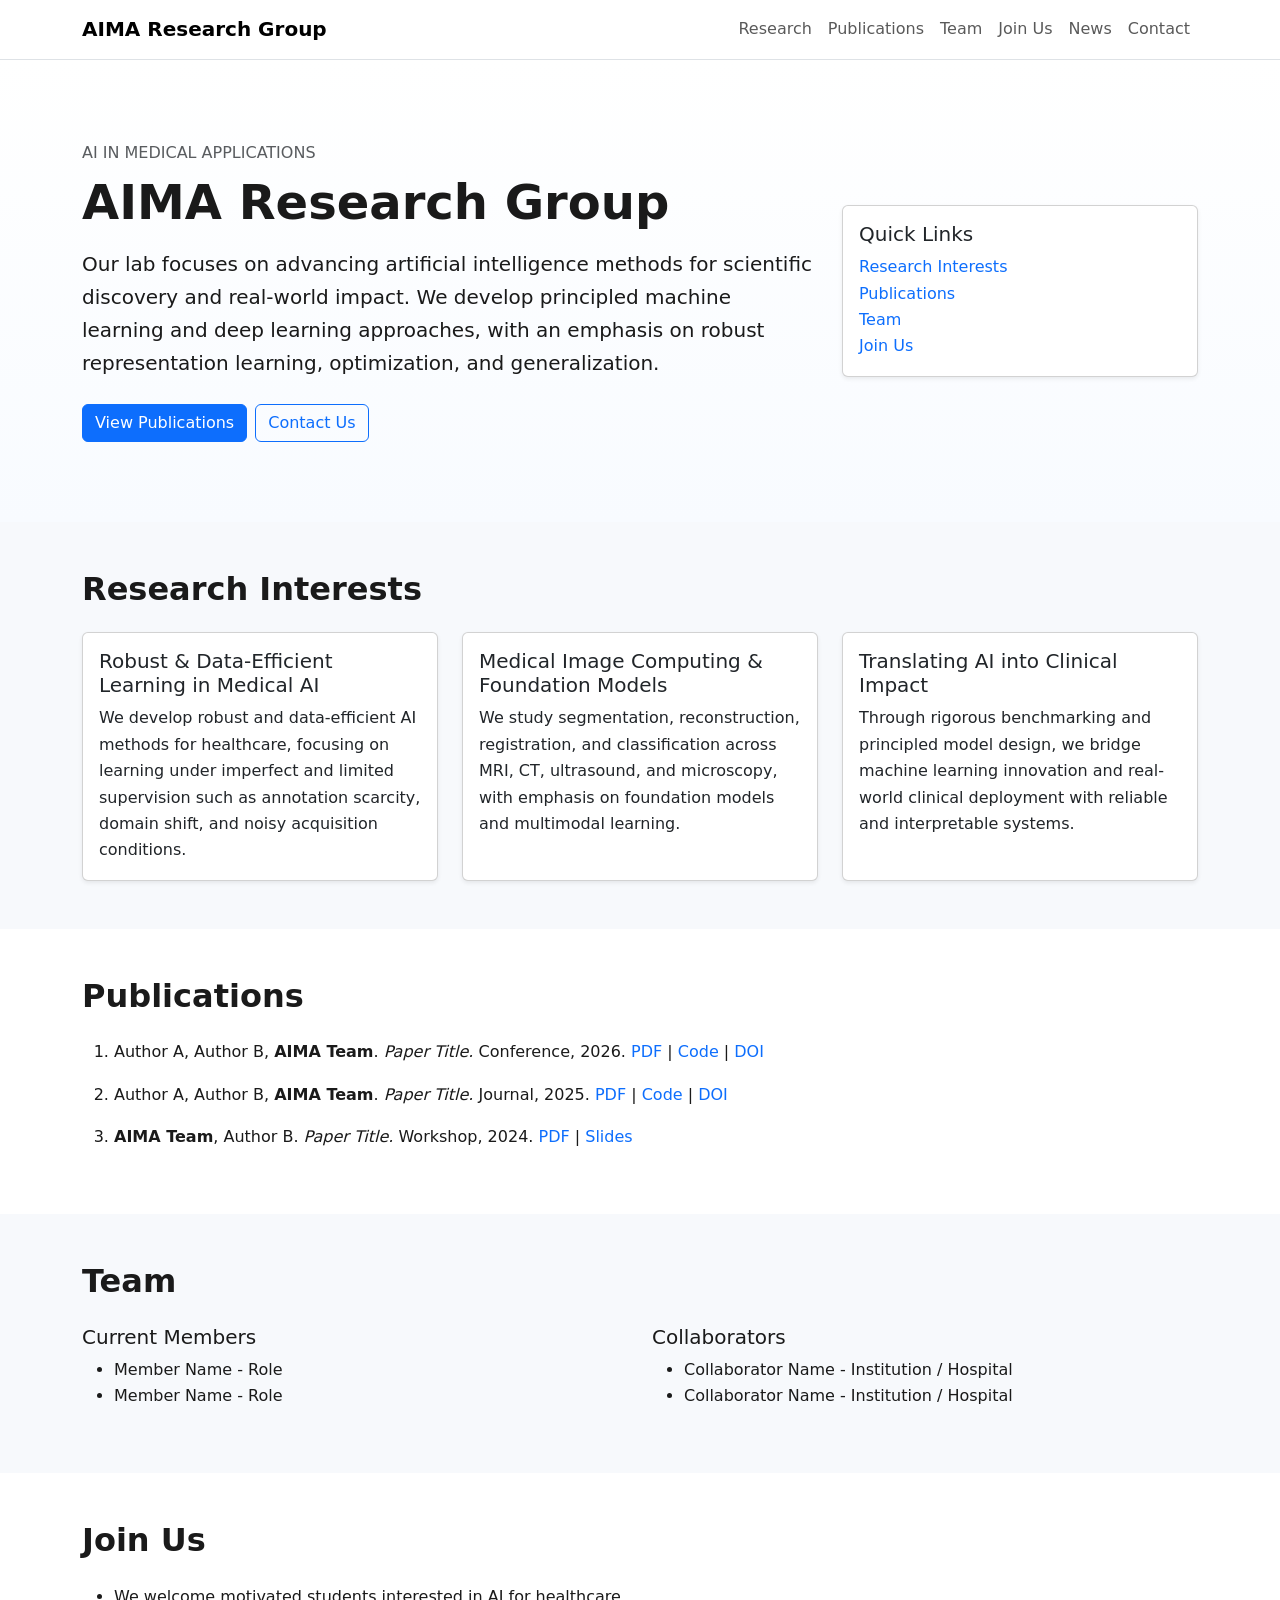
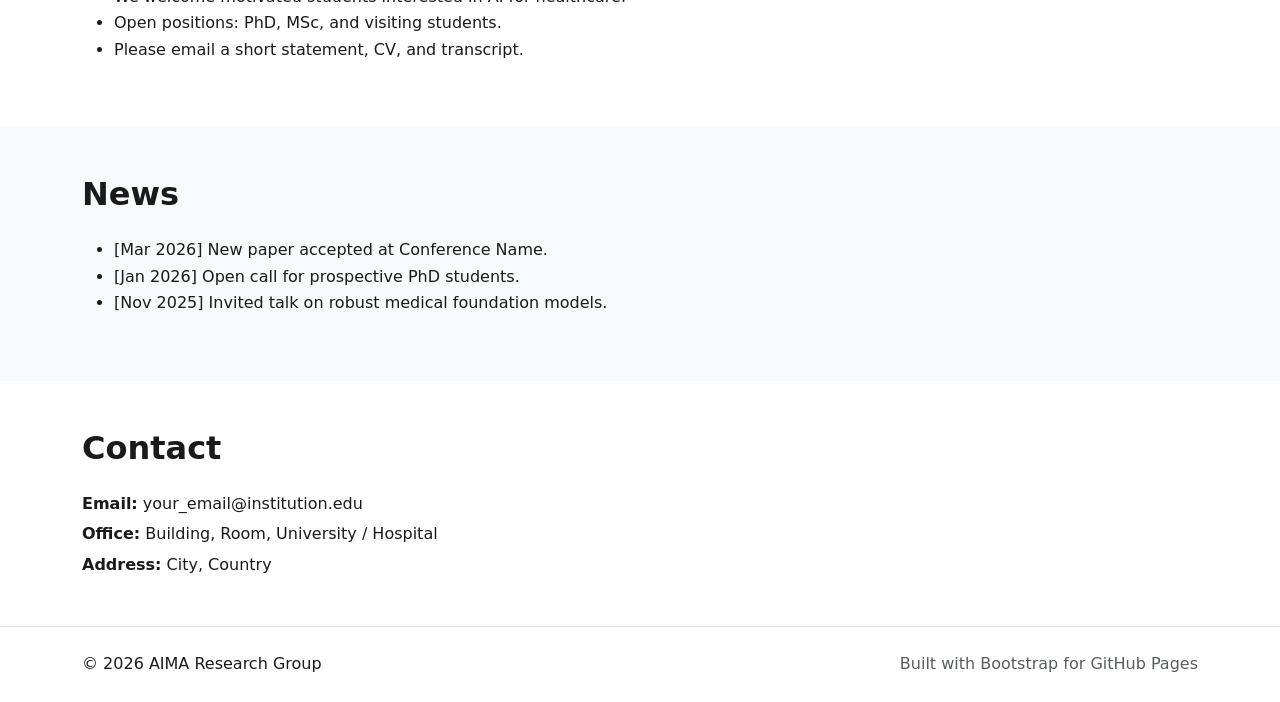
==== index.html @ 500f3eb5 "Initial AIMA homepage Made-with: Cursor" ====
<!doctype html>
<html lang="en">
  <head>
    <meta charset="utf-8" />
    <meta name="viewport" content="width=device-width, initial-scale=1" />
    <title>AIMA Research Group | AI in Medical Applications</title>
    <meta
      name="description"
      content="AIMA Research Group homepage for research, publications, team, and open positions."
    />
    <link
      href="https://cdn.jsdelivr.net/npm/bootstrap@5.3.8/dist/css/bootstrap.min.css"
      rel="stylesheet"
    />
    <link rel="stylesheet" href="assets/css/style.css" />
  </head>
  <body>
    <nav class="navbar navbar-expand-lg bg-white border-bottom sticky-top">
      <div class="container">
        <a class="navbar-brand fw-semibold" href="#home">AIMA Research Group</a>
        <button
          class="navbar-toggler"
          type="button"
          data-bs-toggle="collapse"
          data-bs-target="#mainNav"
          aria-controls="mainNav"
          aria-expanded="false"
          aria-label="Toggle navigation"
        >
          <span class="navbar-toggler-icon"></span>
        </button>
        <div class="collapse navbar-collapse" id="mainNav">
          <ul class="navbar-nav ms-auto">
            <li class="nav-item"><a class="nav-link" href="#research">Research</a></li>
            <li class="nav-item"><a class="nav-link" href="#publications">Publications</a></li>
            <li class="nav-item"><a class="nav-link" href="#people">Team</a></li>
            <li class="nav-item"><a class="nav-link" href="#teaching">Join Us</a></li>
            <li class="nav-item"><a class="nav-link" href="#news">News</a></li>
            <li class="nav-item"><a class="nav-link" href="#contact">Contact</a></li>
          </ul>
        </div>
      </div>
    </nav>

    <header id="home" class="hero py-5 py-lg-6">
      <div class="container">
        <div class="row align-items-center g-4">
          <div class="col-lg-8">
            <p class="text-uppercase text-muted mb-2">AI in Medical Applications</p>
            <h1 class="display-5 fw-bold mb-3">AIMA Research Group</h1>
            <p class="lead mb-4">
              Our lab focuses on advancing artificial intelligence methods for scientific
              discovery and real-world impact. We develop principled machine learning and deep
              learning approaches, with an emphasis on robust representation learning,
              optimization, and generalization.
            </p>
            <div class="d-flex flex-wrap gap-2">
              <a class="btn btn-primary" href="#publications">View Publications</a>
              <a class="btn btn-outline-primary" href="#contact">Contact Us</a>
            </div>
          </div>
          <div class="col-lg-4">
            <div class="card shadow-sm">
              <div class="card-body">
                <h2 class="h5">Quick Links</h2>
                <ul class="list-unstyled mb-0">
                  <li><a href="#research">Research Interests</a></li>
                  <li><a href="#publications">Publications</a></li>
                  <li><a href="#people">Team</a></li>
                  <li><a href="#teaching">Join Us</a></li>
                </ul>
              </div>
            </div>
          </div>
        </div>
      </div>
    </header>

    <main>
      <section id="research" class="py-5 section-alt">
        <div class="container">
          <h2 class="section-title">Research Interests</h2>
          <div class="row g-4">
            <div class="col-md-4">
              <div class="card h-100 shadow-sm">
                <div class="card-body">
                  <h3 class="h5">Robust &amp; Data-Efficient Learning in Medical AI</h3>
                  <p class="mb-0">
                    We develop robust and data-efficient AI methods for healthcare, focusing on
                    learning under imperfect and limited supervision such as annotation scarcity,
                    domain shift, and noisy acquisition conditions.
                  </p>
                </div>
              </div>
            </div>
            <div class="col-md-4">
              <div class="card h-100 shadow-sm">
                <div class="card-body">
                  <h3 class="h5">Medical Image Computing &amp; Foundation Models</h3>
                  <p class="mb-0">
                    We study segmentation, reconstruction, registration, and classification across
                    MRI, CT, ultrasound, and microscopy, with emphasis on foundation models and
                    multimodal learning.
                  </p>
                </div>
              </div>
            </div>
            <div class="col-md-4">
              <div class="card h-100 shadow-sm">
                <div class="card-body">
                  <h3 class="h5">Translating AI into Clinical Impact</h3>
                  <p class="mb-0">
                    Through rigorous benchmarking and principled model design, we bridge machine
                    learning innovation and real-world clinical deployment with reliable and
                    interpretable systems.
                  </p>
                </div>
              </div>
            </div>
          </div>
        </div>
      </section>

      <section id="publications" class="py-5">
        <div class="container">
          <h2 class="section-title">Publications</h2>
          <ol class="publication-list">
            <li>
              Author A, Author B, <strong>AIMA Team</strong>. <em>Paper Title.</em> Conference,
              2026.
              <a href="#">PDF</a> | <a href="#">Code</a> | <a href="#">DOI</a>
            </li>
            <li>
              Author A, Author B, <strong>AIMA Team</strong>. <em>Paper Title.</em> Journal, 2025.
              <a href="#">PDF</a> | <a href="#">Code</a> | <a href="#">DOI</a>
            </li>
            <li>
              <strong>AIMA Team</strong>, Author B. <em>Paper Title.</em> Workshop, 2024.
              <a href="#">PDF</a> | <a href="#">Slides</a>
            </li>
          </ol>
        </div>
      </section>

      <section id="people" class="py-5 section-alt">
        <div class="container">
          <h2 class="section-title">Team</h2>
          <div class="row g-4">
            <div class="col-md-6">
              <h3 class="h5">Current Members</h3>
              <ul>
                <li>Member Name - Role</li>
                <li>Member Name - Role</li>
              </ul>
            </div>
            <div class="col-md-6">
              <h3 class="h5">Collaborators</h3>
              <ul>
                <li>Collaborator Name - Institution / Hospital</li>
                <li>Collaborator Name - Institution / Hospital</li>
              </ul>
            </div>
          </div>
        </div>
      </section>

      <section id="teaching" class="py-5">
        <div class="container">
          <h2 class="section-title">Join Us</h2>
          <ul>
            <li>We welcome motivated students interested in AI for healthcare.</li>
            <li>Open positions: PhD, MSc, and visiting students.</li>
            <li>Please email a short statement, CV, and transcript.</li>
          </ul>
        </div>
      </section>

      <section id="news" class="py-5 section-alt">
        <div class="container">
          <h2 class="section-title">News</h2>
          <ul>
            <li>[Mar 2026] New paper accepted at Conference Name.</li>
            <li>[Jan 2026] Open call for prospective PhD students.</li>
            <li>[Nov 2025] Invited talk on robust medical foundation models.</li>
          </ul>
        </div>
      </section>

      <section id="contact" class="py-5">
        <div class="container">
          <h2 class="section-title">Contact</h2>
          <p class="mb-1"><strong>Email:</strong> your_email@institution.edu</p>
          <p class="mb-1"><strong>Office:</strong> Building, Room, University / Hospital</p>
          <p class="mb-0"><strong>Address:</strong> City, Country</p>
        </div>
      </section>
    </main>

    <footer class="py-4 border-top">
      <div class="container d-flex flex-wrap justify-content-between gap-2">
        <p class="mb-0">© <span id="year"></span> AIMA Research Group</p>
        <p class="mb-0 text-muted">Built with Bootstrap for GitHub Pages</p>
      </div>
    </footer>

    <script src="https://cdn.jsdelivr.net/npm/bootstrap@5.3.8/dist/js/bootstrap.bundle.min.js"></script>
    <script>
      document.getElementById("year").textContent = new Date().getFullYear();
    </script>
  </body>
</html>
---- assets/css/style.css ----
:root {
  --brand-primary: #0d6efd;
  --section-alt: #f7f9fc;
}

body {
  color: #1a1a1a;
  line-height: 1.65;
}

.hero {
  background: linear-gradient(180deg, #ffffff 0%, #f8fbff 100%);
}

.py-lg-6 {
  padding-top: 5rem !important;
  padding-bottom: 5rem !important;
}

.section-alt {
  background-color: var(--section-alt);
}

.section-title {
  margin-bottom: 1.5rem;
  font-weight: 700;
}

.publication-list li {
  margin-bottom: 1rem;
}

a {
  text-decoration: none;
}

a:hover {
  text-decoration: underline;
}

.navbar .nav-link {
  font-weight: 500;
}

footer {
  background: #fff;
}
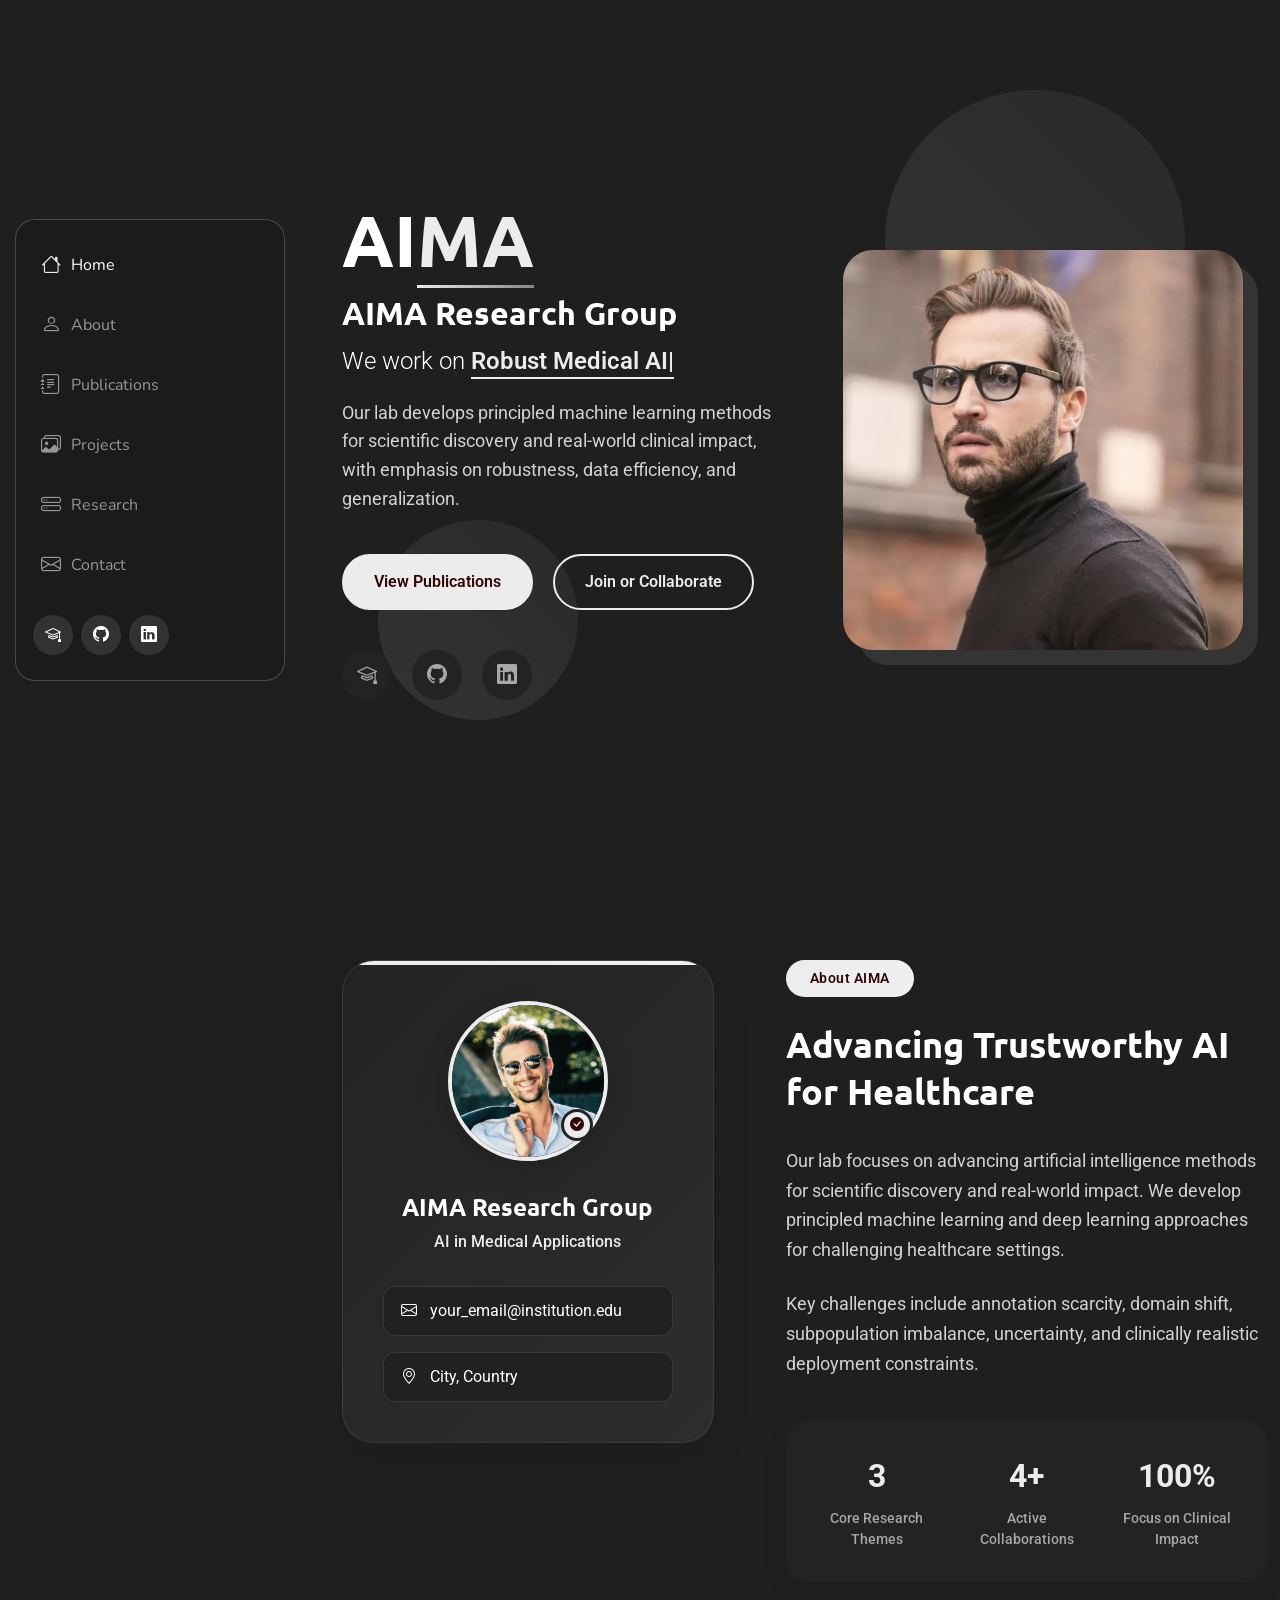
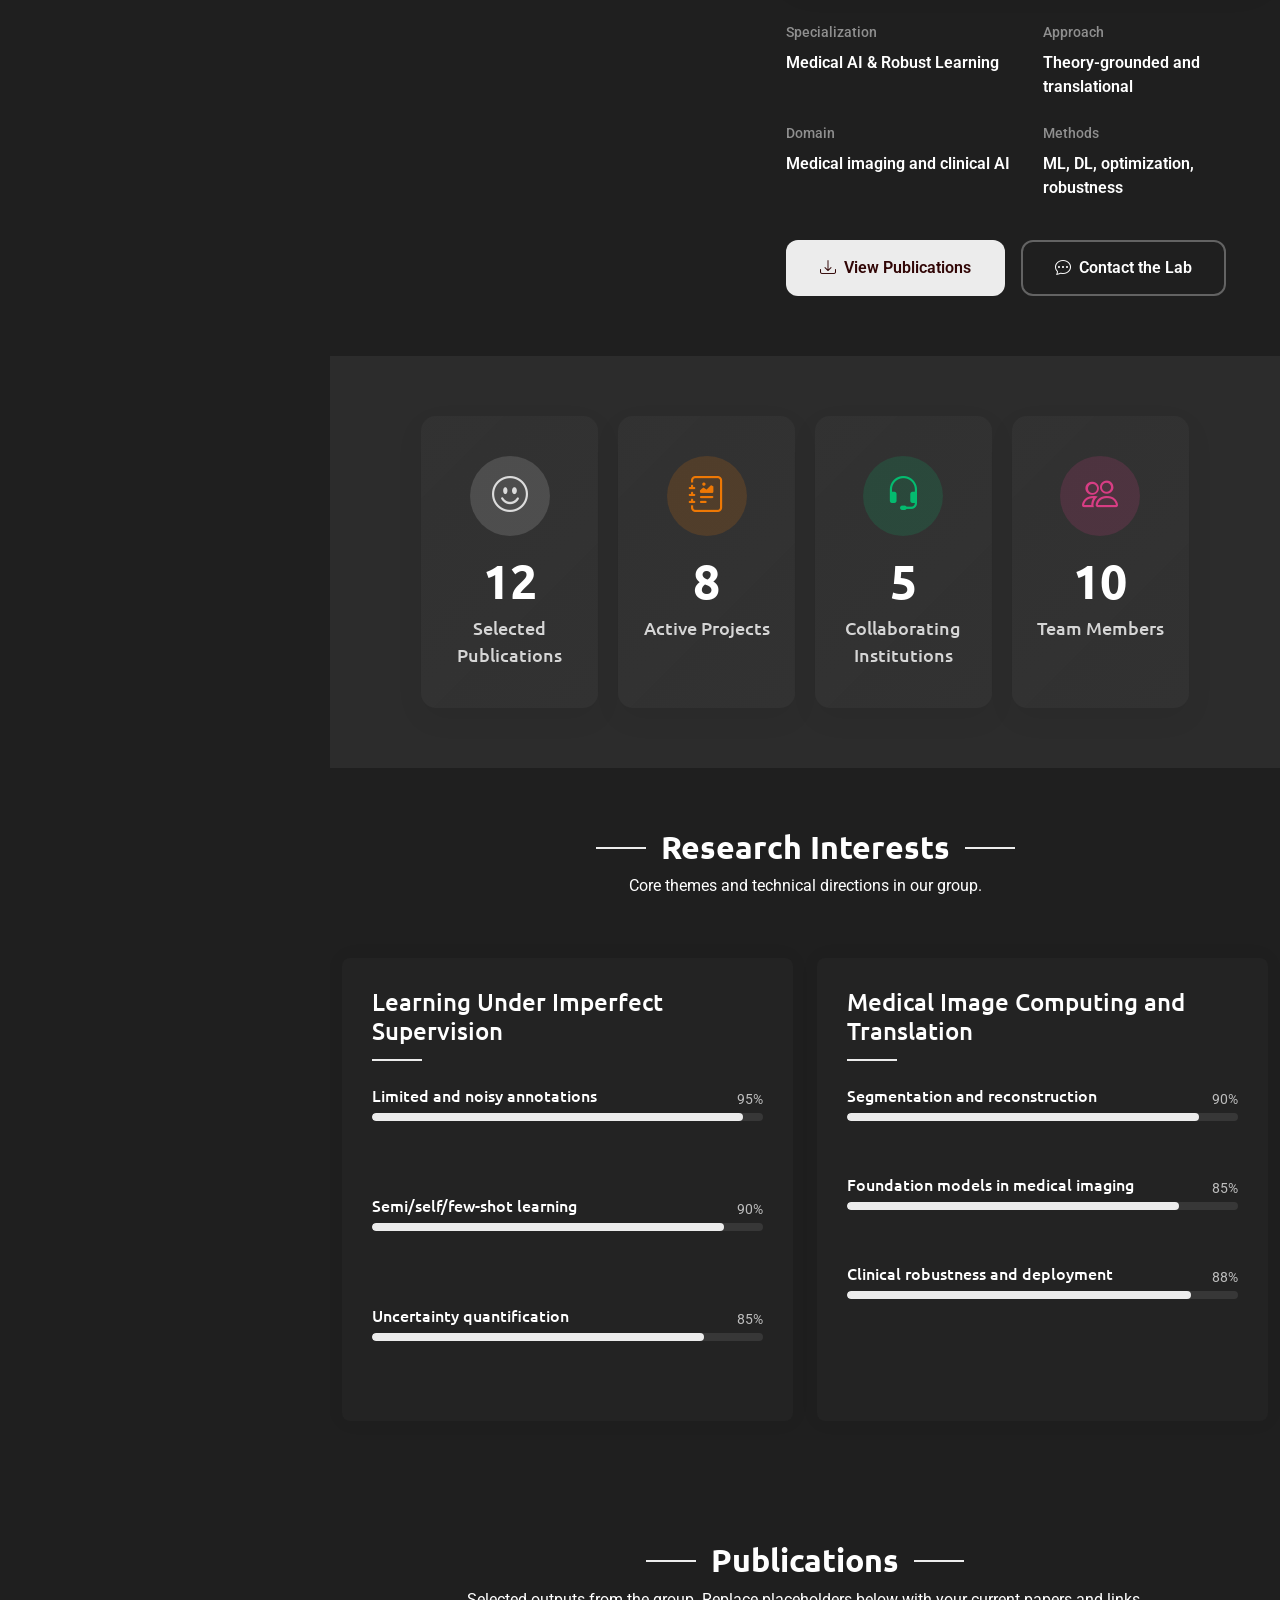
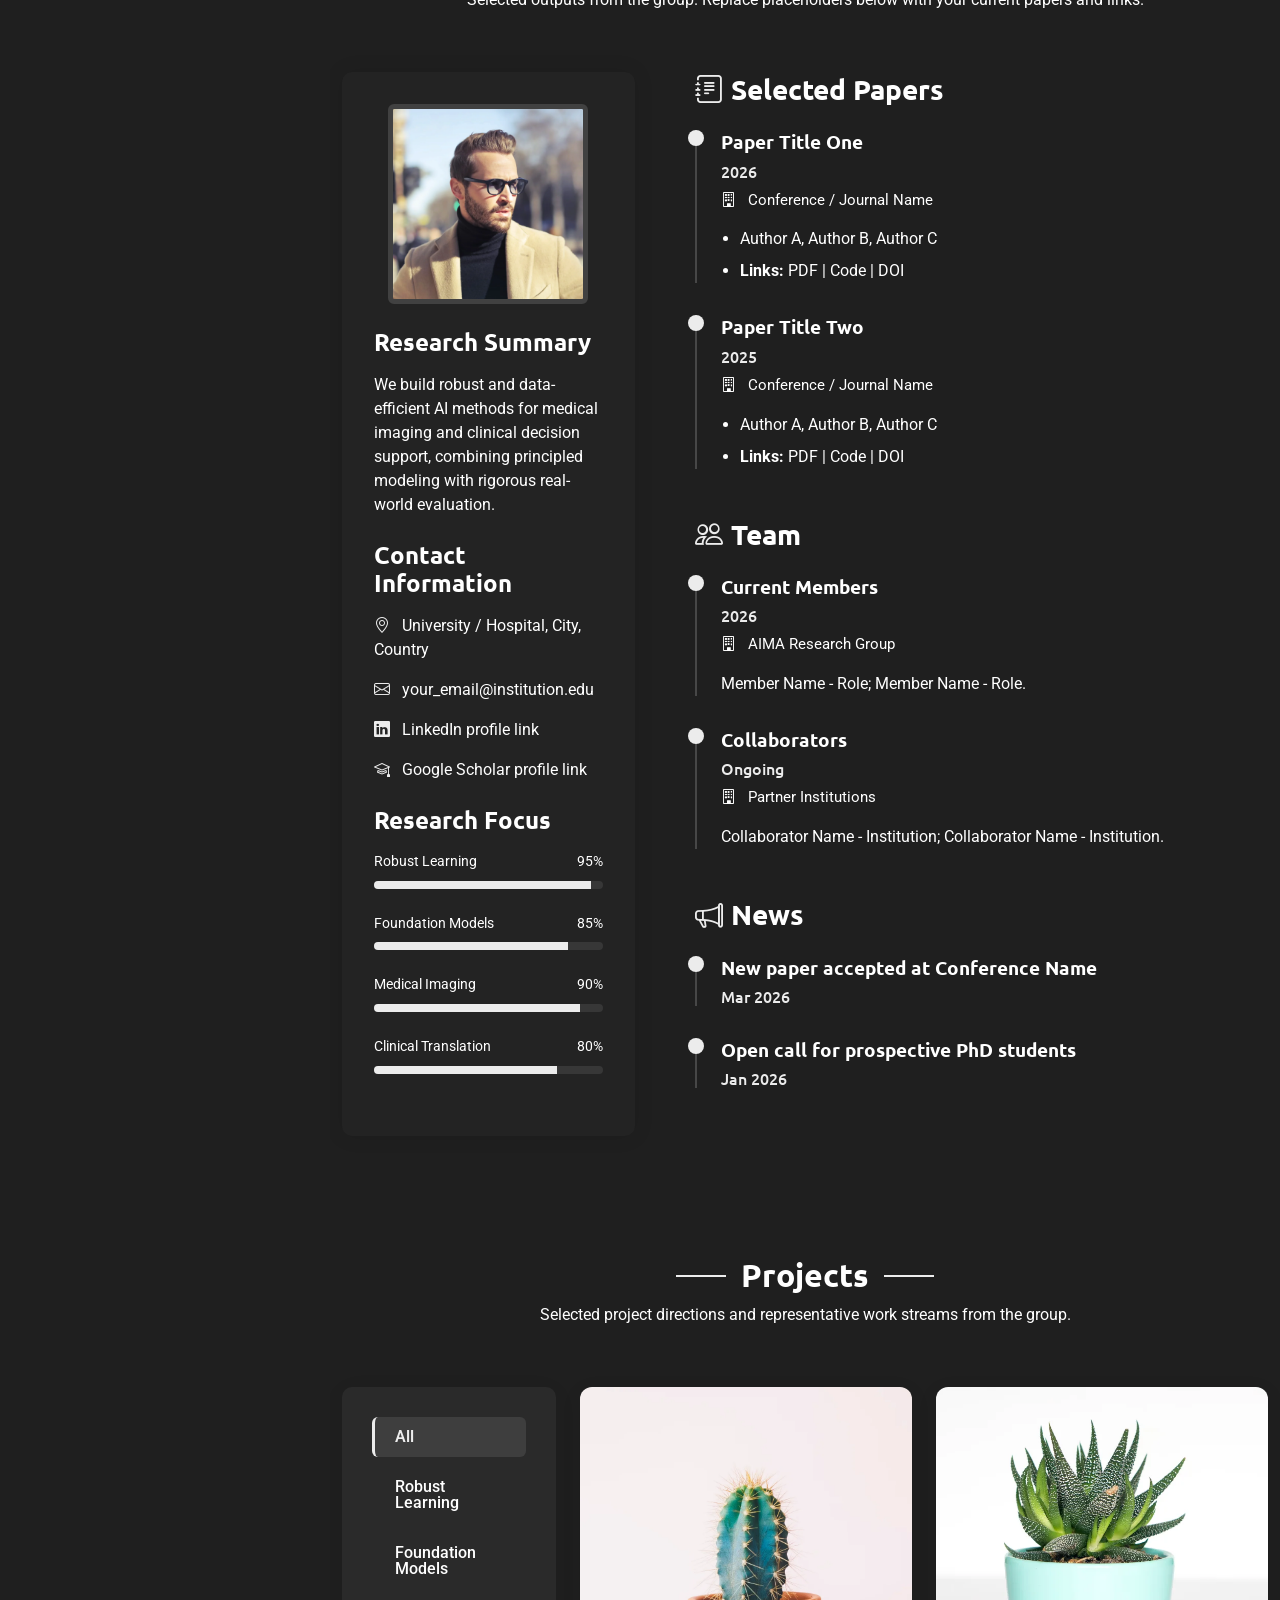
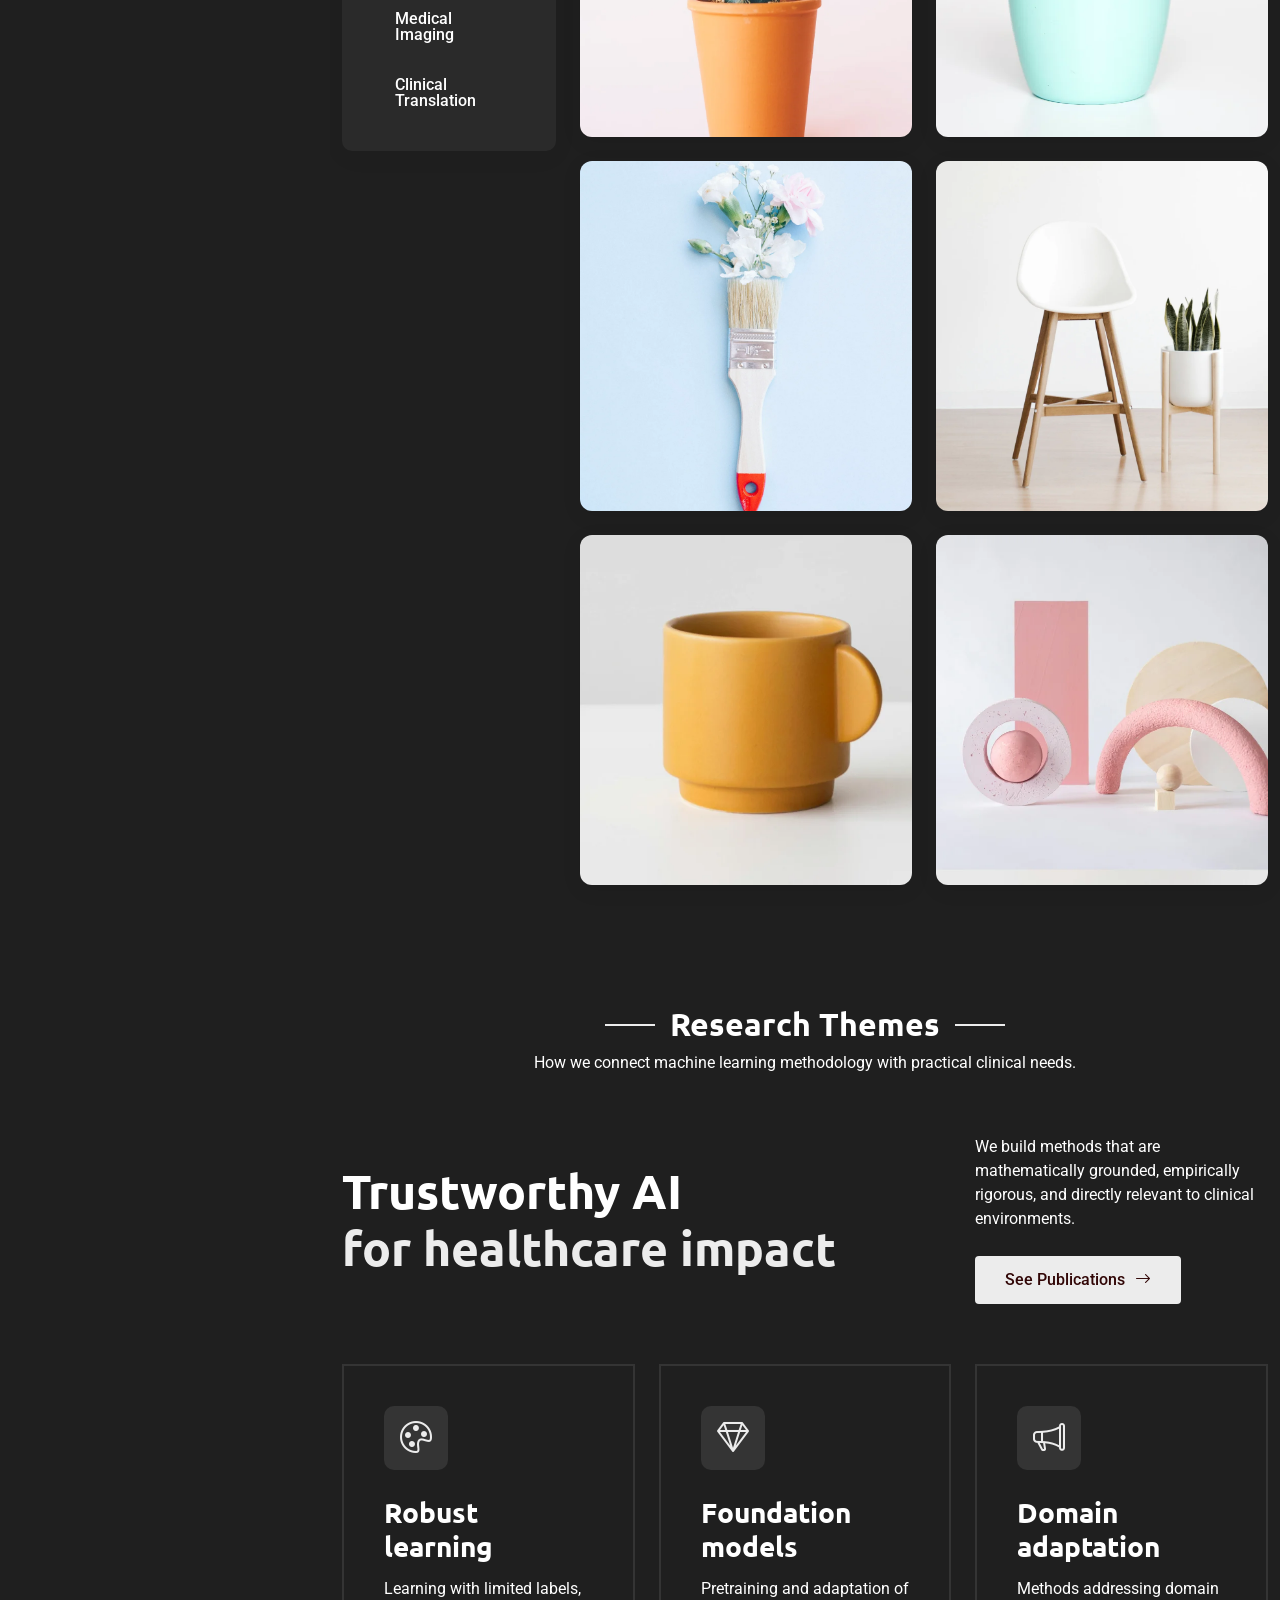
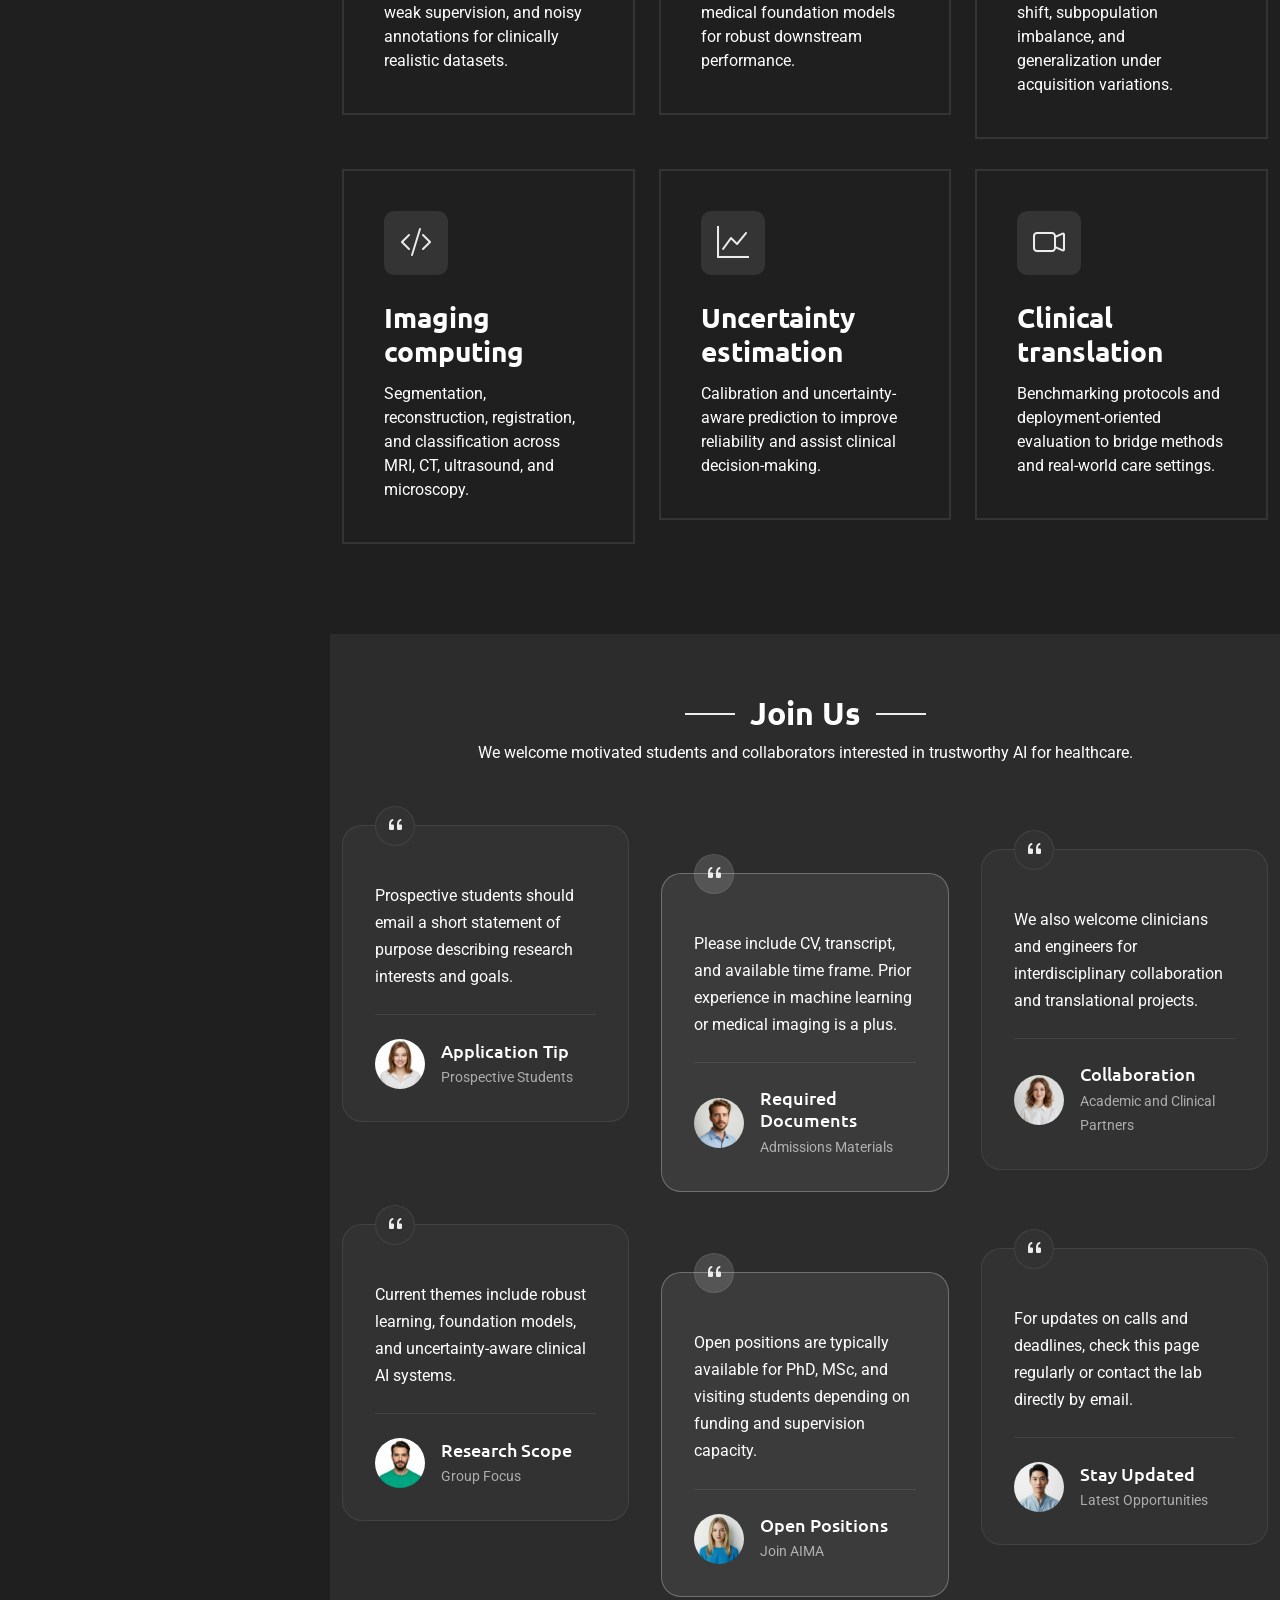
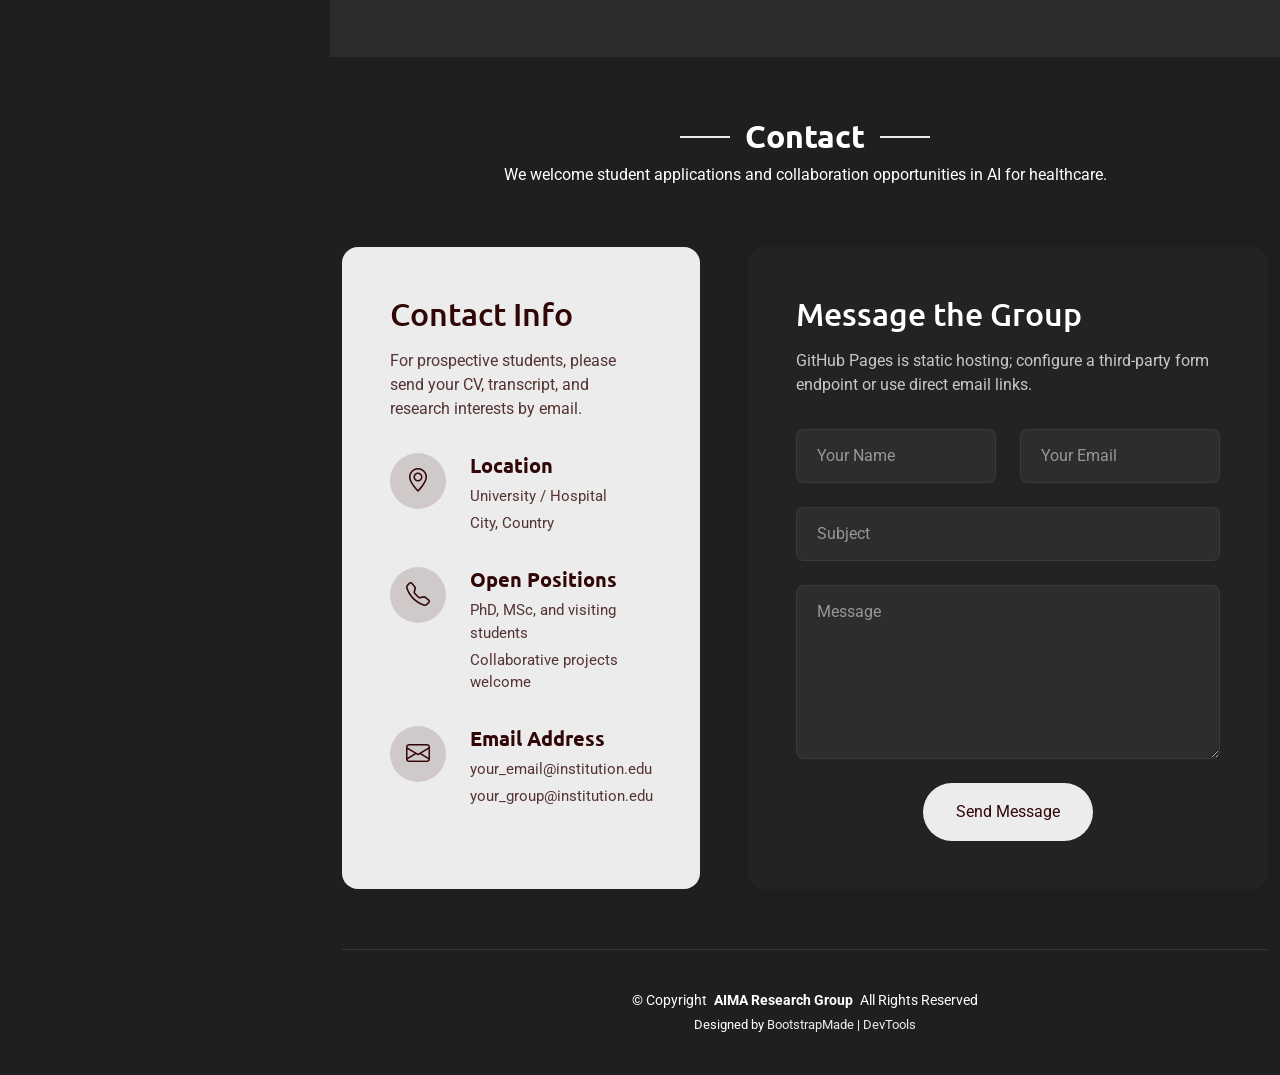
==== commit b526cc57: "Switch site to SnapFolio template and map AIMA content Made-with: Cursor" ====
--- a/index.html
+++ b/index.html
@@ -1,211 +1,1056 @@
-<!doctype html>
+<!DOCTYPE html>
 <html lang="en">
-  <head>
-    <meta charset="utf-8" />
-    <meta name="viewport" content="width=device-width, initial-scale=1" />
-    <title>AIMA Research Group | AI in Medical Applications</title>
-    <meta
-      name="description"
-      content="AIMA Research Group homepage for research, publications, team, and open positions."
-    />
-    <link
-      href="https://cdn.jsdelivr.net/npm/bootstrap@5.3.8/dist/css/bootstrap.min.css"
-      rel="stylesheet"
-    />
-    <link rel="stylesheet" href="assets/css/style.css" />
-  </head>
-  <body>
-    <nav class="navbar navbar-expand-lg bg-white border-bottom sticky-top">
+
+<head>
+  <meta charset="utf-8">
+  <meta content="width=device-width, initial-scale=1.0" name="viewport">
+  <title>AIMA Research Group | AI in Medical Applications</title>
+  <meta name="description" content="AIMA Research Group homepage: research, publications, team, and opportunities.">
+  <meta name="keywords" content="AIMA, medical AI, machine learning, deep learning, medical imaging">
+
+  <!-- Favicons -->
+  <link href="assets/img/favicon.png" rel="icon">
+  <link href="assets/img/apple-touch-icon.png" rel="apple-touch-icon">
+
+  <!-- Fonts -->
+  <link href="https://fonts.googleapis.com" rel="preconnect">
+  <link href="https://fonts.gstatic.com" rel="preconnect" crossorigin>
+  <link href="https://fonts.googleapis.com/css2?family=Roboto:ital,wght@0,100;0,300;0,400;0,500;0,700;0,900;1,100;1,300;1,400;1,500;1,700;1,900&family=Ubuntu:ital,wght@0,300;0,400;0,500;0,700;1,300;1,400;1,500;1,700&family=Nunito:ital,wght@0,200;0,300;0,400;0,500;0,600;0,700;0,800;0,900;1,200;1,300;1,400;1,500;1,600;1,700;1,800;1,900&display=swap" rel="stylesheet">
+
+  <!-- Vendor CSS Files -->
+  <link href="assets/vendor/bootstrap/css/bootstrap.min.css" rel="stylesheet">
+  <link href="assets/vendor/bootstrap-icons/bootstrap-icons.css" rel="stylesheet">
+  <link href="assets/vendor/aos/aos.css" rel="stylesheet">
+  <link href="assets/vendor/glightbox/css/glightbox.min.css" rel="stylesheet">
+  <link href="assets/vendor/swiper/swiper-bundle.min.css" rel="stylesheet">
+
+  <!-- Main CSS File -->
+  <link href="assets/css/main.css" rel="stylesheet">
+
+  <!-- =======================================================
+  * Template Name: SnapFolio
+  * Template URL: https://bootstrapmade.com/snapfolio-bootstrap-portfolio-template/
+  * Updated: Jul 21 2025 with Bootstrap v5.3.7
+  * Author: BootstrapMade.com
+  * License: https://bootstrapmade.com/license/
+  ======================================================== -->
+</head>
+
+<body class="index-page">
+
+  <header id="header" class="header dark-background d-flex flex-column justify-content-center">
+    <i class="header-toggle d-xl-none bi bi-list"></i>
+
+    <div class="header-container d-flex flex-column align-items-start">
+      <nav id="navmenu" class="navmenu">
+        <ul>
+          <li><a href="#hero" class="active"><i class="bi bi-house navicon"></i>Home</a></li>
+          <li><a href="#about"><i class="bi bi-person navicon"></i> About</a></li>
+          <li><a href="#resume"><i class="bi bi-journal-text navicon"></i> Publications</a></li>
+          <li><a href="#portfolio"><i class="bi bi-images navicon"></i> Projects</a></li>
+          <li><a href="#services"><i class="bi bi-hdd-stack navicon"></i> Research</a></li>
+          <li><a href="#contact"><i class="bi bi-envelope navicon"></i> Contact</a></li>
+        </ul>
+      </nav>
+
+      <div class="social-links text-center">
+        <a href="#" class="google-scholar"><i class="bi bi-mortarboard"></i></a>
+        <a href="#" class="github"><i class="bi bi-github"></i></a>
+        <a href="#" class="linkedin"><i class="bi bi-linkedin"></i></a>
+      </div>
+
+    </div>
+
+  </header>
+
+  <main class="main">
+
+    <!-- Hero Section -->
+    <section id="hero" class="hero section">
+
+      <div class="background-elements">
+        <div class="bg-circle circle-1"></div>
+        <div class="bg-circle circle-2"></div>
+      </div>
+
+      <div class="hero-content">
+
+        <div class="container">
+          <div class="row align-items-center">
+
+            <div class="col-lg-6" data-aos="fade-right" data-aos-delay="100">
+              <div class="hero-text">
+                <h1>AI<span class="accent-text">MA</span></h1>
+                <h2>AIMA Research Group</h2>
+                <p class="lead">We work on <span class="typed" data-typed-items="Robust Medical AI, Foundation Models, Clinical Translation"></span></p>
+                <p class="description">Our lab develops principled machine learning methods for scientific discovery and real-world clinical impact, with emphasis on robustness, data efficiency, and generalization.</p>
+
+                <div class="hero-actions">
+                  <a href="#resume" class="btn btn-primary">View Publications</a>
+                  <a href="#contact" class="btn btn-outline">Join or Collaborate</a>
+                </div>
+
+                <div class="social-links">
+                  <a href="#"><i class="bi bi-mortarboard"></i></a>
+                  <a href="#"><i class="bi bi-github"></i></a>
+                  <a href="#"><i class="bi bi-linkedin"></i></a>
+                </div>
+              </div>
+            </div>
+
+            <div class="col-lg-6" data-aos="fade-left" data-aos-delay="200">
+              <div class="hero-visual">
+                <div class="profile-container">
+                  <div class="profile-background"></div>
+                  <img src="assets/img/profile/profile-2.webp" alt="AIMA Research Group" class="profile-image">
+                </div>
+              </div>
+            </div>
+
+          </div>
+        </div>
+      </div>
+
+    </section><!-- /Hero Section -->
+
+    <!-- About Section -->
+    <section id="about" class="about section">
+
+      <div class="container" data-aos="fade-up" data-aos-delay="100">
+
+        <div class="row">
+          <div class="col-lg-5" data-aos="zoom-in" data-aos-delay="200">
+            <div class="profile-card">
+              <div class="profile-header">
+                <div class="profile-image">
+                  <img src="assets/img/profile/profile-square-3.webp" alt="Profile Image" class="img-fluid">
+                </div>
+                <div class="profile-badge">
+                  <i class="bi bi-check-circle-fill"></i>
+                </div>
+              </div>
+
+              <div class="profile-content">
+                <h3>AIMA Research Group</h3>
+                <p class="profession">AI in Medical Applications</p>
+
+                <div class="contact-links">
+                  <a href="mailto:your_email@institution.edu" class="contact-item">
+                    <i class="bi bi-envelope"></i>
+                    your_email@institution.edu
+                  </a>
+                  <a href="#" class="contact-item">
+                    <i class="bi bi-geo-alt"></i>
+                    City, Country
+                  </a>
+                </div>
+              </div>
+            </div>
+          </div>
+
+          <div class="col-lg-7" data-aos="fade-left" data-aos-delay="300">
+            <div class="about-content">
+              <div class="section-header">
+                <span class="badge-text">About AIMA</span>
+                <h2>Advancing Trustworthy AI for Healthcare</h2>
+              </div>
+
+              <div class="description">
+                <p>Our lab focuses on advancing artificial intelligence methods for scientific discovery and real-world impact. We develop principled machine learning and deep learning approaches for challenging healthcare settings.</p>
+
+                <p>Key challenges include annotation scarcity, domain shift, subpopulation imbalance, uncertainty, and clinically realistic deployment constraints.</p>
+              </div>
+
+              <div class="stats-grid">
+                <div class="stat-item">
+                  <div class="stat-number">3</div>
+                  <div class="stat-label">Core Research Themes</div>
+                </div>
+                <div class="stat-item">
+                  <div class="stat-number">4+</div>
+                  <div class="stat-label">Active Collaborations</div>
+                </div>
+                <div class="stat-item">
+                  <div class="stat-number">100%</div>
+                  <div class="stat-label">Focus on Clinical Impact</div>
+                </div>
+              </div>
+
+              <div class="details-grid">
+                <div class="detail-row">
+                  <div class="detail-item">
+                    <span class="detail-label">Specialization</span>
+                    <span class="detail-value">Medical AI &amp; Robust Learning</span>
+                  </div>
+                  <div class="detail-item">
+                    <span class="detail-label">Approach</span>
+                    <span class="detail-value">Theory-grounded and translational</span>
+                  </div>
+                </div>
+                <div class="detail-row">
+                  <div class="detail-item">
+                    <span class="detail-label">Domain</span>
+                    <span class="detail-value">Medical imaging and clinical AI</span>
+                  </div>
+                  <div class="detail-item">
+                    <span class="detail-label">Methods</span>
+                    <span class="detail-value">ML, DL, optimization, robustness</span>
+                  </div>
+                </div>
+              </div>
+
+              <div class="cta-section">
+                <a href="#resume" class="btn btn-primary">
+                  <i class="bi bi-download"></i>
+                  View Publications
+                </a>
+                <a href="#contact" class="btn btn-outline">
+                  <i class="bi bi-chat-dots"></i>
+                  Contact the Lab
+                </a>
+              </div>
+            </div>
+          </div>
+        </div>
+
+      </div>
+
+    </section><!-- /About Section -->
+
+    <!-- Stats Section -->
+    <section id="stats" class="stats section light-background">
+
+      <div class="container" data-aos="fade-up" data-aos-delay="100">
+
+        <div class="row justify-content-center">
+          <div class="col-lg-10">
+            <div class="stats-wrapper">
+              <div class="stats-item" data-aos="zoom-in" data-aos-delay="150">
+                <div class="icon-wrapper">
+                  <i class="bi bi-emoji-smile"></i>
+                </div>
+                <span data-purecounter-start="0" data-purecounter-end="12" data-purecounter-duration="1" class="purecounter"></span>
+                <p>Selected Publications</p>
+              </div><!-- End Stats Item -->
+
+              <div class="stats-item" data-aos="zoom-in" data-aos-delay="200">
+                <div class="icon-wrapper">
+                  <i class="bi bi-journal-richtext"></i>
+                </div>
+                <span data-purecounter-start="0" data-purecounter-end="8" data-purecounter-duration="1" class="purecounter"></span>
+                <p>Active Projects</p>
+              </div><!-- End Stats Item -->
+
+              <div class="stats-item" data-aos="zoom-in" data-aos-delay="250">
+                <div class="icon-wrapper">
+                  <i class="bi bi-headset"></i>
+                </div>
+                <span data-purecounter-start="0" data-purecounter-end="5" data-purecounter-duration="1" class="purecounter"></span>
+                <p>Collaborating Institutions</p>
+              </div><!-- End Stats Item -->
+
+              <div class="stats-item" data-aos="zoom-in" data-aos-delay="300">
+                <div class="icon-wrapper">
+                  <i class="bi bi-people"></i>
+                </div>
+                <span data-purecounter-start="0" data-purecounter-end="10" data-purecounter-duration="1" class="purecounter"></span>
+                <p>Team Members</p>
+              </div><!-- End Stats Item -->
+            </div>
+          </div>
+        </div>
+
+      </div>
+
+    </section><!-- /Stats Section -->
+
+    <!-- Skills Section -->
+    <section id="skills" class="skills section">
+
+      <!-- Section Title -->
+      <div class="container section-title" data-aos="fade-up">
+        <h2>Research Interests</h2>
+        <p>Core themes and technical directions in our group.</p>
+      </div><!-- End Section Title -->
+
+      <div class="container" data-aos="fade-up" data-aos-delay="100">
+
+        <div class="row">
+          <div class="col-lg-6">
+            <div class="skills-category" data-aos="fade-up" data-aos-delay="200">
+              <h3>Learning Under Imperfect Supervision</h3>
+              <div class="skills-animation">
+                <div class="skill-item">
+                  <div class="d-flex justify-content-between align-items-center">
+                    <h4>Limited and noisy annotations</h4>
+                    <span class="skill-percentage">95%</span>
+                  </div>
+                  <div class="progress">
+                    <div class="progress-bar" role="progressbar" aria-valuenow="95" aria-valuemin="0" aria-valuemax="100"></div>
+                  </div>
+                  <div class="skill-tooltip">Weak supervision, label noise learning, and robust training objectives.</div>
+                </div>
+
+                <div class="skill-item">
+                  <div class="d-flex justify-content-between align-items-center">
+                    <h4>Semi/self/few-shot learning</h4>
+                    <span class="skill-percentage">90%</span>
+                  </div>
+                  <div class="progress">
+                    <div class="progress-bar" role="progressbar" aria-valuenow="90" aria-valuemin="0" aria-valuemax="100"></div>
+                  </div>
+                  <div class="skill-tooltip">Data-efficient representation learning for clinically realistic datasets.</div>
+                </div>
+
+                <div class="skill-item">
+                  <div class="d-flex justify-content-between align-items-center">
+                    <h4>Uncertainty quantification</h4>
+                    <span class="skill-percentage">85%</span>
+                  </div>
+                  <div class="progress">
+                    <div class="progress-bar" role="progressbar" aria-valuenow="85" aria-valuemin="0" aria-valuemax="100"></div>
+                  </div>
+                  <div class="skill-tooltip">Calibration, confidence estimation, and decision support reliability.</div>
+                </div>
+              </div>
+            </div><!-- End Frontend Skills -->
+          </div>
+
+          <div class="col-lg-6">
+            <div class="skills-category" data-aos="fade-up" data-aos-delay="300">
+              <h3>Medical Image Computing and Translation</h3>
+              <div class="skills-animation">
+                <div class="skill-item">
+                  <div class="d-flex justify-content-between align-items-center">
+                    <h4>Segmentation and reconstruction</h4>
+                    <span class="skill-percentage">90%</span>
+                  </div>
+                  <div class="progress">
+                    <div class="progress-bar" role="progressbar" aria-valuenow="90" aria-valuemin="0" aria-valuemax="100"></div>
+                  </div>
+                  <div class="skill-tooltip">2D/3D analysis across MRI, CT, ultrasound, and microscopy.</div>
+                </div>
+
+                <div class="skill-item">
+                  <div class="d-flex justify-content-between align-items-center">
+                    <h4>Foundation models in medical imaging</h4>
+                    <span class="skill-percentage">85%</span>
+                  </div>
+                  <div class="progress">
+                    <div class="progress-bar" role="progressbar" aria-valuenow="85" aria-valuemin="0" aria-valuemax="100"></div>
+                  </div>
+                  <div class="skill-tooltip">Pretraining, adaptation, and transfer for medical tasks.</div>
+                </div>
+
+                <div class="skill-item">
+                  <div class="d-flex justify-content-between align-items-center">
+                    <h4>Clinical robustness and deployment</h4>
+                    <span class="skill-percentage">88%</span>
+                  </div>
+                  <div class="progress">
+                    <div class="progress-bar" role="progressbar" aria-valuenow="88" aria-valuemin="0" aria-valuemax="100"></div>
+                  </div>
+                  <div class="skill-tooltip">Benchmarking, domain shift analysis, and translational evaluation.</div>
+                </div>
+              </div>
+            </div><!-- End Backend Skills -->
+          </div>
+        </div>
+
+      </div>
+
+    </section><!-- /Skills Section -->
+
+    <!-- Resume Section -->
+    <section id="resume" class="resume section">
+
+      <!-- Section Title -->
+      <div class="container section-title" data-aos="fade-up">
+        <h2>Publications</h2>
+        <p>Selected outputs from the group. Replace placeholders below with your current papers and links.</p>
+      </div><!-- End Section Title -->
+
+      <div class="container" data-aos="fade-up" data-aos-delay="100">
+
+        <div class="row gy-4">
+          <!-- Left column with summary and contact -->
+          <div class="col-lg-4">
+            <div class="resume-side" data-aos="fade-right" data-aos-delay="100">
+              <div class="profile-img mb-4">
+                <img src="assets/img/profile/profile-square-2.webp" alt="Profile" class="img-fluid rounded">
+              </div>
+
+              <h3>Research Summary</h3>
+              <p>We build robust and data-efficient AI methods for medical imaging and clinical decision support, combining principled modeling with rigorous real-world evaluation.</p>
+
+              <h3 class="mt-4">Contact Information</h3>
+              <ul class="contact-info list-unstyled">
+                <li><i class="bi bi-geo-alt"></i> University / Hospital, City, Country</li>
+                <li><i class="bi bi-envelope"></i> your_email@institution.edu</li>
+                <li><i class="bi bi-linkedin"></i> LinkedIn profile link</li>
+                <li><i class="bi bi-mortarboard"></i> Google Scholar profile link</li>
+              </ul>
+
+              <div class="skills-animation mt-4">
+                <h3>Research Focus</h3>
+                <div class="skill-item">
+                  <div class="d-flex justify-content-between">
+                    <span>Robust Learning</span>
+                    <span>95%</span>
+                  </div>
+                  <div class="progress">
+                    <div class="progress-bar" role="progressbar" aria-valuenow="95" aria-valuemin="0" aria-valuemax="100"></div>
+                  </div>
+                </div>
+
+                <div class="skill-item">
+                  <div class="d-flex justify-content-between">
+                    <span>Foundation Models</span>
+                    <span>85%</span>
+                  </div>
+                  <div class="progress">
+                    <div class="progress-bar" role="progressbar" aria-valuenow="85" aria-valuemin="0" aria-valuemax="100"></div>
+                  </div>
+                </div>
+
+                <div class="skill-item">
+                  <div class="d-flex justify-content-between">
+                    <span>Medical Imaging</span>
+                    <span>90%</span>
+                  </div>
+                  <div class="progress">
+                    <div class="progress-bar" role="progressbar" aria-valuenow="90" aria-valuemin="0" aria-valuemax="100"></div>
+                  </div>
+                </div>
+
+                <div class="skill-item">
+                  <div class="d-flex justify-content-between">
+                    <span>Clinical Translation</span>
+                    <span>80%</span>
+                  </div>
+                  <div class="progress">
+                    <div class="progress-bar" role="progressbar" aria-valuenow="80" aria-valuemin="0" aria-valuemax="100"></div>
+                  </div>
+                </div>
+              </div>
+            </div>
+          </div>
+
+          <!-- Right column with experience and education -->
+          <div class="col-lg-8 ps-4 ps-lg-5">
+            <!-- Experience Section -->
+            <div class="resume-section" data-aos="fade-up">
+              <h3><i class="bi bi-journal-text me-2"></i>Selected Papers</h3>
+
+              <div class="resume-item">
+                <h4>Paper Title One</h4>
+                <h5>2026</h5>
+                <p class="company"><i class="bi bi-building"></i> Conference / Journal Name</p>
+                <ul>
+                  <li>Author A, Author B, Author C</li>
+                  <li><strong>Links:</strong> PDF | Code | DOI</li>
+                </ul>
+              </div>
+
+              <div class="resume-item">
+                <h4>Paper Title Two</h4>
+                <h5>2025</h5>
+                <p class="company"><i class="bi bi-building"></i> Conference / Journal Name</p>
+                <ul>
+                  <li>Author A, Author B, Author C</li>
+                  <li><strong>Links:</strong> PDF | Code | DOI</li>
+                </ul>
+              </div>
+            </div>
+
+            <!-- Education Section -->
+            <div class="resume-section" data-aos="fade-up" data-aos-delay="100">
+              <h3><i class="bi bi-people me-2"></i>Team</h3>
+
+              <div class="resume-item">
+                <h4>Current Members</h4>
+                <h5>2026</h5>
+                <p class="company"><i class="bi bi-building"></i> AIMA Research Group</p>
+                <p>Member Name - Role; Member Name - Role.</p>
+              </div>
+
+              <div class="resume-item">
+                <h4>Collaborators</h4>
+                <h5>Ongoing</h5>
+                <p class="company"><i class="bi bi-building"></i> Partner Institutions</p>
+                <p>Collaborator Name - Institution; Collaborator Name - Institution.</p>
+              </div>
+            </div>
+
+            <!-- Certifications Section -->
+            <div class="resume-section" data-aos="fade-up" data-aos-delay="200">
+              <h3><i class="bi bi-megaphone me-2"></i>News</h3>
+
+              <div class="resume-item">
+                <h4>New paper accepted at Conference Name</h4>
+                <h5>Mar 2026</h5>
+              </div>
+
+              <div class="resume-item">
+                <h4>Open call for prospective PhD students</h4>
+                <h5>Jan 2026</h5>
+              </div>
+            </div>
+          </div>
+        </div>
+
+      </div>
+
+    </section><!-- /Resume Section -->
+
+    <!-- Portfolio Section -->
+    <section id="portfolio" class="portfolio section">
+
+      <!-- Section Title -->
+      <div class="container section-title" data-aos="fade-up">
+        <h2>Projects</h2>
+        <p>Selected project directions and representative work streams from the group.</p>
+      </div><!-- End Section Title -->
+
+      <div class="container" data-aos="fade-up" data-aos-delay="100">
+
+        <div class="isotope-layout" data-default-filter="*" data-layout="masonry" data-sort="original-order">
+
+          <div class="row">
+            <div class="col-lg-3 filter-sidebar">
+              <div class="filters-wrapper" data-aos="fade-right" data-aos-delay="150">
+                <ul class="portfolio-filters isotope-filters">
+                  <li data-filter="*" class="filter-active">All</li>
+                  <li data-filter=".filter-photography">Robust Learning</li>
+                  <li data-filter=".filter-design">Foundation Models</li>
+                  <li data-filter=".filter-automotive">Medical Imaging</li>
+                  <li data-filter=".filter-nature">Clinical Translation</li>
+                </ul>
+              </div>
+            </div>
+
+            <div class="col-lg-9">
+              <div class="row gy-4 portfolio-container isotope-container" data-aos="fade-up" data-aos-delay="200">
+
+                <div class="col-lg-6 col-md-6 portfolio-item isotope-item filter-photography">
+                  <div class="portfolio-wrap">
+                    <img src="assets/img/portfolio/portfolio-portrait-1.webp" class="img-fluid" alt="Portfolio Image" loading="lazy">
+                    <div class="portfolio-info">
+                      <div class="content">
+                        <span class="category">Robust Learning</span>
+                        <h4>Learning with Noisy and Limited Labels</h4>
+                        <div class="portfolio-links">
+                          <a href="assets/img/portfolio/portfolio-portrait-1.webp" class="glightbox" title="Capturing Moments"><i class="bi bi-plus-lg"></i></a>
+                          <a href="portfolio-details.html" title="More Details"><i class="bi bi-arrow-right"></i></a>
+                        </div>
+                      </div>
+                    </div>
+                  </div>
+                </div><!-- End Portfolio Item -->
+
+                <div class="col-lg-6 col-md-6 portfolio-item isotope-item filter-design">
+                  <div class="portfolio-wrap">
+                    <img src="assets/img/portfolio/portfolio-2.webp" class="img-fluid" alt="Portfolio Image" loading="lazy">
+                    <div class="portfolio-info">
+                      <div class="content">
+                        <span class="category">Foundation Models</span>
+                        <h4>Medical Foundation Model Adaptation</h4>
+                        <div class="portfolio-links">
+                          <a href="assets/img/portfolio/portfolio-2.webp" class="glightbox" title="Woodcraft Design"><i class="bi bi-plus-lg"></i></a>
+                          <a href="portfolio-details.html" title="More Details"><i class="bi bi-arrow-right"></i></a>
+                        </div>
+                      </div>
+                    </div>
+                  </div>
+                </div><!-- End Portfolio Item -->
+
+                <div class="col-lg-6 col-md-6 portfolio-item isotope-item filter-automotive">
+                  <div class="portfolio-wrap">
+                    <img src="assets/img/portfolio/portfolio-portrait-2.webp" class="img-fluid" alt="Portfolio Image" loading="lazy">
+                    <div class="portfolio-info">
+                      <div class="content">
+                        <span class="category">Medical Imaging</span>
+                        <h4>3D Segmentation and Reconstruction</h4>
+                        <div class="portfolio-links">
+                          <a href="assets/img/portfolio/portfolio-portrait-2.webp" class="glightbox" title="Classic Beauty"><i class="bi bi-plus-lg"></i></a>
+                          <a href="portfolio-details.html" title="More Details"><i class="bi bi-arrow-right"></i></a>
+                        </div>
+                      </div>
+                    </div>
+                  </div>
+                </div><!-- End Portfolio Item -->
+
+                <div class="col-lg-6 col-md-6 portfolio-item isotope-item filter-nature">
+                  <div class="portfolio-wrap">
+                    <img src="assets/img/portfolio/portfolio-portrait-4.webp" class="img-fluid" alt="Portfolio Image" loading="lazy">
+                    <div class="portfolio-info">
+                      <div class="content">
+                        <span class="category">Clinical Translation</span>
+                        <h4>Benchmarking for Deployment Readiness</h4>
+                        <div class="portfolio-links">
+                          <a href="assets/img/portfolio/portfolio-portrait-4.webp" class="glightbox" title="Natural Growth"><i class="bi bi-plus-lg"></i></a>
+                          <a href="portfolio-details.html" title="More Details"><i class="bi bi-arrow-right"></i></a>
+                        </div>
+                      </div>
+                    </div>
+                  </div>
+                </div><!-- End Portfolio Item -->
+
+                <div class="col-lg-6 col-md-6 portfolio-item isotope-item filter-photography">
+                  <div class="portfolio-wrap">
+                    <img src="assets/img/portfolio/portfolio-5.webp" class="img-fluid" alt="Portfolio Image" loading="lazy">
+                    <div class="portfolio-info">
+                      <div class="content">
+                        <span class="category">Robust Learning</span>
+                        <h4>Uncertainty-Aware Clinical AI</h4>
+                        <div class="portfolio-links">
+                          <a href="assets/img/portfolio/portfolio-5.webp" class="glightbox" title="Urban Stories"><i class="bi bi-plus-lg"></i></a>
+                          <a href="portfolio-details.html" title="More Details"><i class="bi bi-arrow-right"></i></a>
+                        </div>
+                      </div>
+                    </div>
+                  </div>
+                </div><!-- End Portfolio Item -->
+
+                <div class="col-lg-6 col-md-6 portfolio-item isotope-item filter-design">
+                  <div class="portfolio-wrap">
+                    <img src="assets/img/portfolio/portfolio-6.webp" class="img-fluid" alt="Portfolio Image" loading="lazy">
+                    <div class="portfolio-info">
+                      <div class="content">
+                        <span class="category">Foundation Models</span>
+                        <h4>Multimodal Imaging-Language Integration</h4>
+                        <div class="portfolio-links">
+                          <a href="assets/img/portfolio/portfolio-6.webp" class="glightbox" title="Digital Experience"><i class="bi bi-plus-lg"></i></a>
+                          <a href="portfolio-details.html" title="More Details"><i class="bi bi-arrow-right"></i></a>
+                        </div>
+                      </div>
+                    </div>
+                  </div>
+                </div><!-- End Portfolio Item -->
+
+              </div><!-- End Portfolio Container -->
+            </div>
+          </div>
+
+        </div>
+
+      </div>
+
+    </section><!-- /Portfolio Section -->
+
+    <!-- Services Section -->
+    <section id="services" class="services section">
+
+      <!-- Section Title -->
+      <div class="container section-title" data-aos="fade-up">
+        <h2>Research Themes</h2>
+        <p>How we connect machine learning methodology with practical clinical needs.</p>
+      </div><!-- End Section Title -->
+
+      <div class="container" data-aos="fade-up" data-aos-delay="100">
+
+        <div class="service-header">
+          <div class="row align-items-center">
+            <div class="col-lg-8 col-md-12">
+              <div class="service-intro">
+                <h2 class="service-heading">
+                  <div>Trustworthy AI</div>
+                  <div><span>for healthcare impact</span></div>
+                </h2>
+              </div>
+            </div>
+            <div class="col-lg-4 col-md-12">
+              <div class="service-summary">
+                <p>
+                  We build methods that are mathematically grounded, empirically rigorous, and directly relevant to clinical environments.
+                </p>
+                <a href="#resume" class="service-btn">
+                  See Publications
+                  <i class="bi bi-arrow-right"></i>
+                </a>
+              </div>
+            </div>
+          </div>
+        </div>
+
+        <div class="row justify-content-center">
+          <div class="col-lg-4 col-md-6" data-aos="fade-up" data-aos-delay="100">
+            <div class="service-card position-relative z-1">
+              <div class="service-icon">
+                <i class="bi bi-palette"></i>
+              </div>
+              <a href="service-details.html" class="card-action d-flex align-items-center justify-content-center rounded-circle">
+                <i class="bi bi-arrow-up-right"></i>
+              </a>
+              <h3>
+                <a href="service-details.html">
+                  Robust <span>learning</span>
+                </a>
+              </h3>
+              <p>
+                Learning with limited labels, weak supervision, and noisy annotations for clinically realistic datasets.
+              </p>
+            </div>
+          </div>
+          <div class="col-lg-4 col-md-6" data-aos="fade-up" data-aos-delay="200">
+            <div class="service-card position-relative z-1">
+              <div class="service-icon">
+                <i class="bi bi-gem"></i>
+              </div>
+              <a href="service-details.html" class="card-action d-flex align-items-center justify-content-center rounded-circle">
+                <i class="bi bi-arrow-up-right"></i>
+              </a>
+              <h3>
+                <a href="service-details.html">
+                  Foundation <span>models</span>
+                </a>
+              </h3>
+              <p>
+                Pretraining and adaptation of medical foundation models for robust downstream performance.
+              </p>
+            </div>
+          </div>
+          <div class="col-lg-4 col-md-6" data-aos="fade-up" data-aos-delay="300">
+            <div class="service-card position-relative z-1">
+              <div class="service-icon">
+                <i class="bi bi-megaphone"></i>
+              </div>
+              <a href="service-details.html" class="card-action d-flex align-items-center justify-content-center rounded-circle">
+                <i class="bi bi-arrow-up-right"></i>
+              </a>
+              <h3>
+                <a href="service-details.html">
+                  Domain <span>adaptation</span>
+                </a>
+              </h3>
+              <p>
+                Methods addressing domain shift, subpopulation imbalance, and generalization under acquisition variations.
+              </p>
+            </div>
+          </div>
+          <div class="col-lg-4 col-md-6" data-aos="fade-up" data-aos-delay="100">
+            <div class="service-card position-relative z-1">
+              <div class="service-icon">
+                <i class="bi bi-code-slash"></i>
+              </div>
+              <a href="service-details.html" class="card-action d-flex align-items-center justify-content-center rounded-circle">
+                <i class="bi bi-arrow-up-right"></i>
+              </a>
+              <h3>
+                <a href="service-details.html">
+                  Imaging <span>computing</span>
+                </a>
+              </h3>
+              <p>
+                Segmentation, reconstruction, registration, and classification across MRI, CT, ultrasound, and microscopy.
+              </p>
+            </div>
+          </div>
+          <div class="col-lg-4 col-md-6" data-aos="fade-up" data-aos-delay="200">
+            <div class="service-card position-relative z-1">
+              <div class="service-icon">
+                <i class="bi bi-graph-up"></i>
+              </div>
+              <a href="service-details.html" class="card-action d-flex align-items-center justify-content-center rounded-circle">
+                <i class="bi bi-arrow-up-right"></i>
+              </a>
+              <h3>
+                <a href="service-details.html">
+                  Uncertainty <span>estimation</span>
+                </a>
+              </h3>
+              <p>
+                Calibration and uncertainty-aware prediction to improve reliability and assist clinical decision-making.
+              </p>
+            </div>
+          </div>
+          <div class="col-lg-4 col-md-6" data-aos="fade-up" data-aos-delay="300">
+            <div class="service-card position-relative z-1">
+              <div class="service-icon">
+                <i class="bi bi-camera-video"></i>
+              </div>
+              <a href="service-details.html" class="card-action d-flex align-items-center justify-content-center rounded-circle">
+                <i class="bi bi-arrow-up-right"></i>
+              </a>
+              <h3>
+                <a href="service-details.html">
+                  Clinical <span>translation</span>
+                </a>
+              </h3>
+              <p>
+                Benchmarking protocols and deployment-oriented evaluation to bridge methods and real-world care settings.
+              </p>
+            </div>
+          </div>
+        </div>
+
+      </div>
+
+    </section><!-- /Services Section -->
+
+    <!-- Testimonials Section -->
+    <section id="testimonials" class="testimonials section light-background">
+
+      <!-- Section Title -->
+      <div class="container section-title" data-aos="fade-up">
+        <h2>Join Us</h2>
+        <p>We welcome motivated students and collaborators interested in trustworthy AI for healthcare.</p>
+      </div><!-- End Section Title -->
+
       <div class="container">
-        <a class="navbar-brand fw-semibold" href="#home">AIMA Research Group</a>
-        <button
-          class="navbar-toggler"
-          type="button"
-          data-bs-toggle="collapse"
-          data-bs-target="#mainNav"
-          aria-controls="mainNav"
-          aria-expanded="false"
-          aria-label="Toggle navigation"
-        >
-          <span class="navbar-toggler-icon"></span>
-        </button>
-        <div class="collapse navbar-collapse" id="mainNav">
-          <ul class="navbar-nav ms-auto">
-            <li class="nav-item"><a class="nav-link" href="#research">Research</a></li>
-            <li class="nav-item"><a class="nav-link" href="#publications">Publications</a></li>
-            <li class="nav-item"><a class="nav-link" href="#people">Team</a></li>
-            <li class="nav-item"><a class="nav-link" href="#teaching">Join Us</a></li>
-            <li class="nav-item"><a class="nav-link" href="#news">News</a></li>
-            <li class="nav-item"><a class="nav-link" href="#contact">Contact</a></li>
-          </ul>
+
+        <div class="testimonial-masonry">
+
+          <div class="testimonial-item" data-aos="fade-up">
+            <div class="testimonial-content">
+              <div class="quote-pattern">
+                <i class="bi bi-quote"></i>
+              </div>
+              <p>Prospective students should email a short statement of purpose describing research interests and goals.</p>
+              <div class="client-info">
+                <div class="client-image">
+                  <img src="assets/img/person/person-f-7.webp" alt="Client">
+                </div>
+                <div class="client-details">
+                  <h3>Application Tip</h3>
+                  <span class="position">Prospective Students</span>
+                </div>
+              </div>
+            </div>
+          </div>
+
+          <div class="testimonial-item highlight" data-aos="fade-up" data-aos-delay="100">
+            <div class="testimonial-content">
+              <div class="quote-pattern">
+                <i class="bi bi-quote"></i>
+              </div>
+              <p>Please include CV, transcript, and available time frame. Prior experience in machine learning or medical imaging is a plus.</p>
+              <div class="client-info">
+                <div class="client-image">
+                  <img src="assets/img/person/person-m-7.webp" alt="Client">
+                </div>
+                <div class="client-details">
+                  <h3>Required Documents</h3>
+                  <span class="position">Admissions Materials</span>
+                </div>
+              </div>
+            </div>
+          </div>
+
+          <div class="testimonial-item" data-aos="fade-up" data-aos-delay="200">
+            <div class="testimonial-content">
+              <div class="quote-pattern">
+                <i class="bi bi-quote"></i>
+              </div>
+              <p>We also welcome clinicians and engineers for interdisciplinary collaboration and translational projects.</p>
+              <div class="client-info">
+                <div class="client-image">
+                  <img src="assets/img/person/person-f-8.webp" alt="Client">
+                </div>
+                <div class="client-details">
+                  <h3>Collaboration</h3>
+                  <span class="position">Academic and Clinical Partners</span>
+                </div>
+              </div>
+            </div>
+          </div>
+
+          <div class="testimonial-item" data-aos="fade-up" data-aos-delay="300">
+            <div class="testimonial-content">
+              <div class="quote-pattern">
+                <i class="bi bi-quote"></i>
+              </div>
+              <p>Current themes include robust learning, foundation models, and uncertainty-aware clinical AI systems.</p>
+              <div class="client-info">
+                <div class="client-image">
+                  <img src="assets/img/person/person-m-8.webp" alt="Client">
+                </div>
+                <div class="client-details">
+                  <h3>Research Scope</h3>
+                  <span class="position">Group Focus</span>
+                </div>
+              </div>
+            </div>
+          </div>
+
+          <div class="testimonial-item highlight" data-aos="fade-up" data-aos-delay="400">
+            <div class="testimonial-content">
+              <div class="quote-pattern">
+                <i class="bi bi-quote"></i>
+              </div>
+              <p>Open positions are typically available for PhD, MSc, and visiting students depending on funding and supervision capacity.</p>
+              <div class="client-info">
+                <div class="client-image">
+                  <img src="assets/img/person/person-f-9.webp" alt="Client">
+                </div>
+                <div class="client-details">
+                  <h3>Open Positions</h3>
+                  <span class="position">Join AIMA</span>
+                </div>
+              </div>
+            </div>
+          </div>
+
+          <div class="testimonial-item" data-aos="fade-up" data-aos-delay="500">
+            <div class="testimonial-content">
+              <div class="quote-pattern">
+                <i class="bi bi-quote"></i>
+              </div>
+              <p>For updates on calls and deadlines, check this page regularly or contact the lab directly by email.</p>
+              <div class="client-info">
+                <div class="client-image">
+                  <img src="assets/img/person/person-m-13.webp" alt="Client">
+                </div>
+                <div class="client-details">
+                  <h3>Stay Updated</h3>
+                  <span class="position">Latest Opportunities</span>
+                </div>
+              </div>
+            </div>
+          </div>
+
         </div>
-      </div>
-    </nav>
-
-    <header id="home" class="hero py-5 py-lg-6">
+
+      </div>
+
+    </section><!-- /Testimonials Section -->
+
+    <!-- Contact Section -->
+    <section id="contact" class="contact section">
+
+      <!-- Section Title -->
+      <div class="container section-title" data-aos="fade-up">
+        <h2>Contact</h2>
+        <p>We welcome student applications and collaboration opportunities in AI for healthcare.</p>
+      </div><!-- End Section Title -->
+
       <div class="container">
-        <div class="row align-items-center g-4">
-          <div class="col-lg-8">
-            <p class="text-uppercase text-muted mb-2">AI in Medical Applications</p>
-            <h1 class="display-5 fw-bold mb-3">AIMA Research Group</h1>
-            <p class="lead mb-4">
-              Our lab focuses on advancing artificial intelligence methods for scientific
-              discovery and real-world impact. We develop principled machine learning and deep
-              learning approaches, with an emphasis on robust representation learning,
-              optimization, and generalization.
-            </p>
-            <div class="d-flex flex-wrap gap-2">
-              <a class="btn btn-primary" href="#publications">View Publications</a>
-              <a class="btn btn-outline-primary" href="#contact">Contact Us</a>
-            </div>
-          </div>
-          <div class="col-lg-4">
-            <div class="card shadow-sm">
-              <div class="card-body">
-                <h2 class="h5">Quick Links</h2>
-                <ul class="list-unstyled mb-0">
-                  <li><a href="#research">Research Interests</a></li>
-                  <li><a href="#publications">Publications</a></li>
-                  <li><a href="#people">Team</a></li>
-                  <li><a href="#teaching">Join Us</a></li>
-                </ul>
-              </div>
-            </div>
-          </div>
+
+        <div class="row g-4 g-lg-5">
+          <div class="col-lg-5">
+            <div class="info-box">
+              <h3>Contact Info</h3>
+              <p>For prospective students, please send your CV, transcript, and research interests by email.</p>
+
+              <div class="info-item">
+                <div class="icon-box">
+                  <i class="bi bi-geo-alt"></i>
+                </div>
+                <div class="content">
+                  <h4>Location</h4>
+                  <p>University / Hospital</p>
+                  <p>City, Country</p>
+                </div>
+              </div>
+
+              <div class="info-item">
+                <div class="icon-box">
+                  <i class="bi bi-telephone"></i>
+                </div>
+                <div class="content">
+                  <h4>Open Positions</h4>
+                  <p>PhD, MSc, and visiting students</p>
+                  <p>Collaborative projects welcome</p>
+                </div>
+              </div>
+
+              <div class="info-item">
+                <div class="icon-box">
+                  <i class="bi bi-envelope"></i>
+                </div>
+                <div class="content">
+                  <h4>Email Address</h4>
+                  <p>your_email@institution.edu</p>
+                  <p>your_group@institution.edu</p>
+                </div>
+              </div>
+            </div>
+          </div>
+
+          <div class="col-lg-7">
+            <div class="contact-form">
+              <h3>Message the Group</h3>
+              <p>GitHub Pages is static hosting; configure a third-party form endpoint or use direct email links.</p>
+
+              <form action="#" method="post" class="php-email-form">
+                <div class="row gy-4">
+
+                  <div class="col-md-6">
+                    <input type="text" name="name" class="form-control" placeholder="Your Name" required="">
+                  </div>
+
+                  <div class="col-md-6 ">
+                    <input type="email" class="form-control" name="email" placeholder="Your Email" required="">
+                  </div>
+
+                  <div class="col-12">
+                    <input type="text" class="form-control" name="subject" placeholder="Subject" required="">
+                  </div>
+
+                  <div class="col-12">
+                    <textarea class="form-control" name="message" rows="6" placeholder="Message" required=""></textarea>
+                  </div>
+
+                  <div class="col-12 text-center">
+                    <div class="loading">Loading</div>
+                    <div class="error-message"></div>
+                    <div class="sent-message">Message received. Please also contact us by email for faster response.</div>
+
+                    <button type="submit" class="btn">Send Message</button>
+                  </div>
+
+                </div>
+              </form>
+
+            </div>
+          </div>
+
         </div>
-      </div>
-    </header>
-
-    <main>
-      <section id="research" class="py-5 section-alt">
-        <div class="container">
-          <h2 class="section-title">Research Interests</h2>
-          <div class="row g-4">
-            <div class="col-md-4">
-              <div class="card h-100 shadow-sm">
-                <div class="card-body">
-                  <h3 class="h5">Robust &amp; Data-Efficient Learning in Medical AI</h3>
-                  <p class="mb-0">
-                    We develop robust and data-efficient AI methods for healthcare, focusing on
-                    learning under imperfect and limited supervision such as annotation scarcity,
-                    domain shift, and noisy acquisition conditions.
-                  </p>
-                </div>
-              </div>
-            </div>
-            <div class="col-md-4">
-              <div class="card h-100 shadow-sm">
-                <div class="card-body">
-                  <h3 class="h5">Medical Image Computing &amp; Foundation Models</h3>
-                  <p class="mb-0">
-                    We study segmentation, reconstruction, registration, and classification across
-                    MRI, CT, ultrasound, and microscopy, with emphasis on foundation models and
-                    multimodal learning.
-                  </p>
-                </div>
-              </div>
-            </div>
-            <div class="col-md-4">
-              <div class="card h-100 shadow-sm">
-                <div class="card-body">
-                  <h3 class="h5">Translating AI into Clinical Impact</h3>
-                  <p class="mb-0">
-                    Through rigorous benchmarking and principled model design, we bridge machine
-                    learning innovation and real-world clinical deployment with reliable and
-                    interpretable systems.
-                  </p>
-                </div>
-              </div>
-            </div>
-          </div>
-        </div>
-      </section>
-
-      <section id="publications" class="py-5">
-        <div class="container">
-          <h2 class="section-title">Publications</h2>
-          <ol class="publication-list">
-            <li>
-              Author A, Author B, <strong>AIMA Team</strong>. <em>Paper Title.</em> Conference,
-              2026.
-              <a href="#">PDF</a> | <a href="#">Code</a> | <a href="#">DOI</a>
-            </li>
-            <li>
-              Author A, Author B, <strong>AIMA Team</strong>. <em>Paper Title.</em> Journal, 2025.
-              <a href="#">PDF</a> | <a href="#">Code</a> | <a href="#">DOI</a>
-            </li>
-            <li>
-              <strong>AIMA Team</strong>, Author B. <em>Paper Title.</em> Workshop, 2024.
-              <a href="#">PDF</a> | <a href="#">Slides</a>
-            </li>
-          </ol>
-        </div>
-      </section>
-
-      <section id="people" class="py-5 section-alt">
-        <div class="container">
-          <h2 class="section-title">Team</h2>
-          <div class="row g-4">
-            <div class="col-md-6">
-              <h3 class="h5">Current Members</h3>
-              <ul>
-                <li>Member Name - Role</li>
-                <li>Member Name - Role</li>
-              </ul>
-            </div>
-            <div class="col-md-6">
-              <h3 class="h5">Collaborators</h3>
-              <ul>
-                <li>Collaborator Name - Institution / Hospital</li>
-                <li>Collaborator Name - Institution / Hospital</li>
-              </ul>
-            </div>
-          </div>
-        </div>
-      </section>
-
-      <section id="teaching" class="py-5">
-        <div class="container">
-          <h2 class="section-title">Join Us</h2>
-          <ul>
-            <li>We welcome motivated students interested in AI for healthcare.</li>
-            <li>Open positions: PhD, MSc, and visiting students.</li>
-            <li>Please email a short statement, CV, and transcript.</li>
-          </ul>
-        </div>
-      </section>
-
-      <section id="news" class="py-5 section-alt">
-        <div class="container">
-          <h2 class="section-title">News</h2>
-          <ul>
-            <li>[Mar 2026] New paper accepted at Conference Name.</li>
-            <li>[Jan 2026] Open call for prospective PhD students.</li>
-            <li>[Nov 2025] Invited talk on robust medical foundation models.</li>
-          </ul>
-        </div>
-      </section>
-
-      <section id="contact" class="py-5">
-        <div class="container">
-          <h2 class="section-title">Contact</h2>
-          <p class="mb-1"><strong>Email:</strong> your_email@institution.edu</p>
-          <p class="mb-1"><strong>Office:</strong> Building, Room, University / Hospital</p>
-          <p class="mb-0"><strong>Address:</strong> City, Country</p>
-        </div>
-      </section>
-    </main>
-
-    <footer class="py-4 border-top">
-      <div class="container d-flex flex-wrap justify-content-between gap-2">
-        <p class="mb-0">© <span id="year"></span> AIMA Research Group</p>
-        <p class="mb-0 text-muted">Built with Bootstrap for GitHub Pages</p>
-      </div>
-    </footer>
-
-    <script src="https://cdn.jsdelivr.net/npm/bootstrap@5.3.8/dist/js/bootstrap.bundle.min.js"></script>
-    <script>
-      document.getElementById("year").textContent = new Date().getFullYear();
-    </script>
-  </body>
-</html>
+
+      </div>
+
+    </section><!-- /Contact Section -->
+
+  </main>
+
+  <footer id="footer" class="footer position-relative">
+
+    <div class="container">
+      <div class="copyright text-center ">
+        <p>© <span>Copyright</span> <strong class="px-1 sitename">AIMA Research Group</strong> <span>All Rights Reserved</span></p>
+      </div>
+      <div class="credits">
+        <!-- All the links in the footer should remain intact. -->
+        <!-- You can delete the links only if you've purchased the pro version. -->
+        <!-- Licensing information: https://bootstrapmade.com/license/ -->
+        <!-- Purchase the pro version with working PHP/AJAX contact form: [buy-url] -->
+        Designed by <a href="https://bootstrapmade.com/">BootstrapMade</a> | <a href="https://bootstrapmade.com/tools/">DevTools</a>
+      </div>
+    </div>
+
+  </footer>
+
+  <!-- Scroll Top -->
+  <a href="#" id="scroll-top" class="scroll-top d-flex align-items-center justify-content-center"><i class="bi bi-arrow-up-short"></i></a>
+
+  <!-- Preloader -->
+  <div id="preloader"></div>
+
+  <!-- Vendor JS Files -->
+  <script src="assets/vendor/bootstrap/js/bootstrap.bundle.min.js"></script>
+  <script src="assets/vendor/php-email-form/validate.js"></script>
+  <script src="assets/vendor/aos/aos.js"></script>
+  <script src="assets/vendor/typed.js/typed.umd.js"></script>
+  <script src="assets/vendor/purecounter/purecounter_vanilla.js"></script>
+  <script src="assets/vendor/waypoints/noframework.waypoints.js"></script>
+  <script src="assets/vendor/isotope-layout/isotope.pkgd.min.js"></script>
+  <script src="assets/vendor/imagesloaded/imagesloaded.pkgd.min.js"></script>
+  <script src="assets/vendor/glightbox/js/glightbox.min.js"></script>
+  <script src="assets/vendor/swiper/swiper-bundle.min.js"></script>
+
+  <!-- Main JS File -->
+  <script src="assets/js/main.js"></script>
+
+</body>
+
+</html>
--- a/assets/css/main.css
+++ b/assets/css/main.css
@@ -0,0 +1,2550 @@
+/**
+* Template Name: SnapFolio
+* Template URL: https://bootstrapmade.com/snapfolio-bootstrap-portfolio-template/
+* Updated: Jul 21 2025 with Bootstrap v5.3.7
+* Author: BootstrapMade.com
+* License: https://bootstrapmade.com/license/
+*/
+
+/*--------------------------------------------------------------
+# Font & Color Variables
+# Help: https://bootstrapmade.com/color-system/
+--------------------------------------------------------------*/
+/* Fonts */
+:root {
+  --default-font: "Roboto",  system-ui, -apple-system, "Segoe UI", Roboto, "Helvetica Neue", Arial, "Noto Sans", "Liberation Sans", sans-serif, "Apple Color Emoji", "Segoe UI Emoji", "Segoe UI Symbol", "Noto Color Emoji";
+  --heading-font: "Ubuntu",  sans-serif;
+  --nav-font: "Nunito",  sans-serif;
+}
+
+/* Global Colors - The following color variables are used throughout the website. Updating them here will change the color scheme of the entire website */
+:root { 
+  --background-color: #1f1f1f; /* Background color for the entire website, including individual sections */
+  --default-color: #ffffff; /* Default color used for the majority of the text content across the entire website */
+  --heading-color: #ffffff; /* Color for headings, subheadings and title throughout the website */
+  --accent-color: #ececec; /* Accent color that represents your brand on the website. It's used for buttons, links, and other elements that need to stand out */
+  --surface-color: #232323; /* The surface color is used as a background of boxed elements within sections, such as cards, icon boxes, or other elements that require a visual separation from the global background. */
+  --contrast-color: #310606; /* Contrast color for text, ensuring readability against backgrounds of accent, heading, or default colors. */
+}
+
+/* Nav Menu Colors - The following color variables are used specifically for the navigation menu. They are separate from the global colors to allow for more customization options */
+:root {
+  --nav-color: rgba(236, 236, 236, 0.59);  /* The default color of the main navmenu links */
+  --nav-hover-color: #ffffff; /* Applied to main navmenu links when they are hovered over or active */
+  --nav-mobile-background-color: #393939; /* Used as the background color for mobile navigation menu */
+  --nav-dropdown-background-color: #393939; /* Used as the background color for dropdown items that appear when hovering over primary navigation items */
+  --nav-dropdown-color: #ffffff; /* Used for navigation links of the dropdown items in the navigation menu. */
+  --nav-dropdown-hover-color: #ececec; /* Similar to --nav-hover-color, this color is applied to dropdown navigation links when they are hovered over. */
+}
+
+/* Color Presets - These classes override global colors when applied to any section or element, providing reuse of the sam color scheme. */
+
+.light-background {
+  --background-color: #2c2c2c;
+  --surface-color: #323232;
+}
+
+.dark-background {
+  --background-color: #040b14;
+  --default-color: #ffffff;
+  --heading-color: #ffffff;
+  --surface-color: #151f2b;
+  --contrast-color: #ffffff;
+}
+
+/* Smooth scroll */
+:root {
+  scroll-behavior: smooth;
+}
+
+/*--------------------------------------------------------------
+# General Styling & Shared Classes
+--------------------------------------------------------------*/
+body {
+  color: var(--default-color);
+  background-color: var(--background-color);
+  font-family: var(--default-font);
+}
+
+a {
+  color: var(--accent-color);
+  text-decoration: none;
+  transition: 0.3s;
+}
+
+a:hover {
+  color: color-mix(in srgb, var(--accent-color), transparent 25%);
+  text-decoration: none;
+}
+
+h1,
+h2,
+h3,
+h4,
+h5,
+h6 {
+  color: var(--heading-color);
+  font-family: var(--heading-font);
+}
+
+/* PHP Email Form Messages
+------------------------------*/
+.php-email-form .error-message {
+  display: none;
+  background: #df1529;
+  color: #ffffff;
+  text-align: left;
+  padding: 15px;
+  margin-bottom: 24px;
+  font-weight: 600;
+}
+
+.php-email-form .sent-message {
+  display: none;
+  color: #ffffff;
+  background: #059652;
+  text-align: center;
+  padding: 15px;
+  margin-bottom: 24px;
+  font-weight: 600;
+}
+
+.php-email-form .loading {
+  display: none;
+  background: var(--surface-color);
+  text-align: center;
+  padding: 15px;
+  margin-bottom: 24px;
+}
+
+.php-email-form .loading:before {
+  content: "";
+  display: inline-block;
+  border-radius: 50%;
+  width: 24px;
+  height: 24px;
+  margin: 0 10px -6px 0;
+  border: 3px solid var(--accent-color);
+  border-top-color: var(--surface-color);
+  animation: php-email-form-loading 1s linear infinite;
+}
+
+@keyframes php-email-form-loading {
+  0% {
+    transform: rotate(0deg);
+  }
+
+  100% {
+    transform: rotate(360deg);
+  }
+}
+
+/*--------------------------------------------------------------
+# Global Header
+--------------------------------------------------------------*/
+.header {
+  --background-color: #1b1b1b;
+  --contrast-color: #444444;
+  color: var(--default-color);
+  position: fixed;
+  top: 0;
+  left: 0;
+  bottom: 0;
+  padding: 0 15px;
+  width: 300px;
+  transition: all ease-in-out 0.3s;
+  overflow-y: auto;
+  z-index: 997;
+}
+
+.header .header-container {
+  border-radius: 20px;
+  padding: 15px;
+  background-color: var(--background-color);
+  border: 1px solid color-mix(in srgb, var(--default-color), transparent 80%);
+}
+
+.header .social-links {
+  margin: 0 0 10px 0;
+}
+
+.header .social-links a {
+  font-size: 16px;
+  display: inline-flex;
+  align-items: center;
+  justify-content: center;
+  background: color-mix(in srgb, var(--default-color), transparent 90%);
+  color: var(--default-color);
+  margin: 0 2px;
+  border-radius: 50%;
+  text-align: center;
+  width: 40px;
+  height: 40px;
+  transition: 0.3s;
+}
+
+.header .social-links a:hover {
+  color: var(--contrast-color);
+  background: var(--accent-color);
+}
+
+@media (min-width: 1200px) {
+
+  .header~main,
+  .header~#footer {
+    margin-left: 330px;
+  }
+}
+
+@media (max-width: 1199px) {
+  .header {
+    left: -100%;
+  }
+}
+
+.header.header-show {
+  left: 0;
+}
+
+.header .header-toggle {
+  color: var(--contrast-color);
+  background-color: var(--accent-color);
+  font-size: 22px;
+  display: flex;
+  align-items: center;
+  justify-content: center;
+  width: 40px;
+  height: 40px;
+  border-radius: 50%;
+  cursor: pointer;
+  position: fixed;
+  top: 15px;
+  right: 15px;
+  z-index: 9999;
+  transition: background-color 0.3s;
+}
+
+.header .header-toggle:hover {
+  color: var(--contrast-color);
+  background-color: color-mix(in srgb, var(--accent-color) 90%, white 15%);
+}
+
+/*--------------------------------------------------------------
+# Navigation Menu
+--------------------------------------------------------------*/
+.mobile-nav-toggle {
+  display: none;
+}
+
+.navmenu {
+  padding: 0;
+  z-index: 9997;
+  width: 100%;
+}
+
+.navmenu ul {
+  list-style: none;
+  padding: 0 0 20px 0;
+  margin: 0;
+}
+
+.navmenu a,
+.navmenu a:focus {
+  color: var(--nav-color);
+  padding: 15px 10px;
+  font-family: var(--nav-font);
+  font-size: 16px;
+  font-weight: 400;
+  display: flex;
+  align-items: center;
+  white-space: nowrap;
+  transition: 0.3s;
+  width: 100%;
+}
+
+.navmenu a .navicon,
+.navmenu a:focus .navicon {
+  font-size: 20px;
+  margin-right: 10px;
+}
+
+.navmenu a .toggle-dropdown,
+.navmenu a:focus .toggle-dropdown {
+  font-size: 12px;
+  line-height: 0;
+  margin-left: auto;
+  width: 30px;
+  height: 30px;
+  display: flex;
+  align-items: center;
+  justify-content: center;
+  border-radius: 50%;
+  transition: 0.3s;
+  flex-shrink: 0;
+  background-color: color-mix(in srgb, var(--accent-color), transparent 90%);
+}
+
+.navmenu a .toggle-dropdown:hover,
+.navmenu a:focus .toggle-dropdown:hover {
+  background-color: var(--accent-color);
+  color: var(--contrast-color);
+}
+
+.navmenu a:hover,
+.navmenu .active,
+.navmenu .active:focus {
+  color: var(--nav-hover-color);
+}
+
+.navmenu a:hover .navicon,
+.navmenu .active .navicon,
+.navmenu .active:focus .navicon {
+  color: var(--accent-color);
+}
+
+.navmenu .active .toggle-dropdown,
+.navmenu .active:focus .toggle-dropdown {
+  background-color: var(--accent-color);
+  color: var(--contrast-color);
+  transform: rotate(180deg);
+}
+
+.navmenu .dropdown {
+  display: block;
+}
+
+.navmenu .dropdown a,
+.navmenu .dropdown a:focus {
+  color: --nav-dropdown-color;
+}
+
+.navmenu .dropdown a:hover,
+.navmenu .dropdown .active,
+.navmenu .dropdown .active:focus {
+  color: var(--nav-dropdown-hover-color);
+}
+
+.navmenu .dropdown ul {
+  position: static;
+  display: none;
+  z-index: 99;
+  padding: 5px 10px;
+  margin: 5px 10px;
+  background-color: var(--nav-dropdown-background-color);
+  border: 1px solid color-mix(in srgb, var(--default-color), transparent 90%);
+  box-shadow: none;
+  transition: all 0.5s ease-in-out;
+}
+
+.navmenu .dropdown ul ul {
+  background-color: rgba(33, 37, 41, 0.1);
+}
+
+.navmenu .dropdown>.dropdown-active {
+  display: block;
+  background-color: rgba(33, 37, 41, 0.03);
+}
+
+/*--------------------------------------------------------------
+# Global Footer
+--------------------------------------------------------------*/
+.footer {
+  color: var(--default-color);
+  background-color: var(--background-color);
+  font-size: 14px;
+  padding: 0 0 40px 0;
+  position: relative;
+}
+
+.footer .copyright {
+  padding-top: 40px;
+  border-top: 1px solid color-mix(in srgb, var(--default-color), transparent 90%);
+}
+
+.footer .copyright p {
+  margin-bottom: 0;
+}
+
+.footer .credits {
+  margin-top: 4px;
+  font-size: 13px;
+  text-align: center;
+}
+
+/*--------------------------------------------------------------
+# Preloader
+--------------------------------------------------------------*/
+#preloader {
+  position: fixed;
+  inset: 0;
+  z-index: 999999;
+  overflow: hidden;
+  background: var(--background-color);
+  transition: all 0.6s ease-out;
+}
+
+#preloader:before {
+  content: "";
+  position: fixed;
+  top: calc(50% - 30px);
+  left: calc(50% - 30px);
+  border: 6px solid #ffffff;
+  border-color: var(--accent-color) transparent var(--accent-color) transparent;
+  border-radius: 50%;
+  width: 60px;
+  height: 60px;
+  animation: animate-preloader 1.5s linear infinite;
+}
+
+@keyframes animate-preloader {
+  0% {
+    transform: rotate(0deg);
+  }
+
+  100% {
+    transform: rotate(360deg);
+  }
+}
+
+/*--------------------------------------------------------------
+# Scroll Top Button
+--------------------------------------------------------------*/
+.scroll-top {
+  position: fixed;
+  visibility: hidden;
+  opacity: 0;
+  right: 15px;
+  bottom: -15px;
+  z-index: 99999;
+  background-color: var(--accent-color);
+  width: 44px;
+  height: 44px;
+  border-radius: 50px;
+  transition: all 0.4s;
+}
+
+.scroll-top i {
+  font-size: 24px;
+  color: var(--contrast-color);
+  line-height: 0;
+}
+
+.scroll-top:hover {
+  background-color: color-mix(in srgb, var(--accent-color), transparent 20%);
+  color: var(--contrast-color);
+}
+
+.scroll-top.active {
+  visibility: visible;
+  opacity: 1;
+  bottom: 15px;
+}
+
+/*--------------------------------------------------------------
+# Disable aos animation delay on mobile devices
+--------------------------------------------------------------*/
+@media screen and (max-width: 768px) {
+  [data-aos-delay] {
+    transition-delay: 0 !important;
+  }
+}
+
+/*--------------------------------------------------------------
+# Global Page Titles & Breadcrumbs
+--------------------------------------------------------------*/
+.page-title {
+  color: var(--default-color);
+  padding: 25px 0 0 0;
+  position: relative;
+}
+
+.page-title .container {
+  border-bottom: 1px solid color-mix(in srgb, var(--default-color), transparent 90%);
+  padding-bottom: 25px;
+}
+
+.page-title h1 {
+  font-size: 24px;
+  font-weight: 700;
+}
+
+.page-title .breadcrumbs ol {
+  display: flex;
+  flex-wrap: wrap;
+  list-style: none;
+  padding: 0;
+  margin: 0;
+  font-size: 14px;
+  font-weight: 400;
+}
+
+.page-title .breadcrumbs ol li+li {
+  padding-left: 10px;
+}
+
+.page-title .breadcrumbs ol li+li::before {
+  content: "/";
+  display: inline-block;
+  padding-right: 10px;
+  color: color-mix(in srgb, var(--default-color), transparent 70%);
+}
+
+/*--------------------------------------------------------------
+# Global Sections
+--------------------------------------------------------------*/
+section,
+.section {
+  color: var(--default-color);
+  background-color: var(--background-color);
+  padding: 60px 0;
+  overflow: clip;
+}
+
+/*--------------------------------------------------------------
+# Global Section Titles
+--------------------------------------------------------------*/
+.section-title {
+  text-align: center;
+  padding-bottom: 60px;
+  position: relative;
+}
+
+.section-title h2 {
+  font-size: 32px;
+  font-weight: 700;
+  position: relative;
+}
+
+.section-title h2:before,
+.section-title h2:after {
+  content: "";
+  width: 50px;
+  height: 2px;
+  background: var(--accent-color);
+  display: inline-block;
+}
+
+.section-title h2:before {
+  margin: 0 15px 10px 0;
+}
+
+.section-title h2:after {
+  margin: 0 0 10px 15px;
+}
+
+.section-title p {
+  margin-bottom: 0;
+}
+
+/*--------------------------------------------------------------
+# Hero Section
+--------------------------------------------------------------*/
+.hero {
+  min-height: 100vh;
+  position: relative;
+  overflow: hidden;
+  display: flex;
+  align-items: center;
+}
+
+.hero .background-elements {
+  position: absolute;
+  top: 0;
+  left: 0;
+  width: 100%;
+  height: 100%;
+  z-index: 1;
+  overflow: hidden;
+}
+
+.hero .background-elements .bg-circle {
+  position: absolute;
+  border-radius: 50%;
+  background: linear-gradient(45deg, color-mix(in srgb, var(--accent-color), transparent 90%), color-mix(in srgb, var(--accent-color), transparent 95%));
+  animation: float 6s ease-in-out infinite;
+}
+
+.hero .background-elements .bg-circle.circle-1 {
+  width: 300px;
+  height: 300px;
+  top: 10%;
+  right: 10%;
+  animation-delay: 0s;
+}
+
+.hero .background-elements .bg-circle.circle-2 {
+  width: 200px;
+  height: 200px;
+  bottom: 20%;
+  left: 5%;
+  animation-delay: 2s;
+}
+
+.hero .hero-content {
+  position: relative;
+  width: 100%;
+  z-index: 2;
+}
+
+.hero .container {
+  position: relative;
+  z-index: 3;
+}
+
+.hero .hero-text h1 {
+  font-size: 72px;
+  font-weight: 800;
+  line-height: 1.1;
+  margin-bottom: 15px;
+  color: var(--heading-color);
+}
+
+.hero .hero-text h1 .accent-text {
+  color: var(--accent-color);
+  position: relative;
+}
+
+.hero .hero-text h1 .accent-text::after {
+  content: "";
+  position: absolute;
+  bottom: -5px;
+  left: 0;
+  width: 100%;
+  height: 3px;
+  background: linear-gradient(90deg, var(--accent-color), color-mix(in srgb, var(--accent-color), transparent 50%));
+}
+
+.hero .hero-text h2 {
+  font-size: 32px;
+  font-weight: 600;
+  color: var(--heading-color);
+  margin-bottom: 10px;
+}
+
+.hero .hero-text .lead {
+  font-size: 24px;
+  margin-bottom: 20px;
+  color: var(--default-color);
+}
+
+.hero .hero-text .lead span {
+  color: var(--accent-color);
+  font-weight: 600;
+  border-bottom: 2px solid var(--accent-color);
+  padding-bottom: 2px;
+}
+
+.hero .hero-text .description {
+  font-size: 18px;
+  line-height: 1.6;
+  color: color-mix(in srgb, var(--default-color), transparent 20%);
+  margin-bottom: 40px;
+  max-width: 500px;
+}
+
+.hero .hero-actions {
+  display: flex;
+  gap: 20px;
+  margin-bottom: 40px;
+  flex-wrap: wrap;
+}
+
+.hero .hero-actions .btn {
+  padding: 14px 30px;
+  font-size: 16px;
+  font-weight: 600;
+  border-radius: 50px;
+  text-decoration: none;
+  transition: all 0.3s ease;
+  border: 2px solid;
+}
+
+.hero .hero-actions .btn.btn-primary {
+  background-color: var(--accent-color);
+  color: var(--contrast-color);
+  border-color: var(--accent-color);
+}
+
+.hero .hero-actions .btn.btn-primary:hover {
+  background-color: color-mix(in srgb, var(--accent-color), black 10%);
+  transform: translateY(-2px);
+  box-shadow: 0 8px 25px color-mix(in srgb, var(--accent-color), transparent 70%);
+}
+
+.hero .hero-actions .btn.btn-outline {
+  background-color: transparent;
+  color: var(--accent-color);
+  border-color: var(--accent-color);
+}
+
+.hero .hero-actions .btn.btn-outline:hover {
+  background-color: var(--accent-color);
+  color: var(--contrast-color);
+  transform: translateY(-2px);
+}
+
+.hero .social-links {
+  display: flex;
+  gap: 20px;
+}
+
+.hero .social-links a {
+  width: 50px;
+  height: 50px;
+  display: flex;
+  align-items: center;
+  justify-content: center;
+  background-color: var(--surface-color);
+  color: color-mix(in srgb, var(--default-color), transparent 40%);
+  border-radius: 50%;
+  font-size: 20px;
+  transition: all 0.3s ease;
+}
+
+.hero .social-links a:hover {
+  color: var(--contrast-color);
+  background-color: var(--accent-color);
+  transform: translateY(-3px);
+  box-shadow: 0 8px 25px color-mix(in srgb, var(--accent-color), transparent 70%);
+}
+
+.hero .hero-visual {
+  display: flex;
+  justify-content: center;
+  align-items: center;
+  height: 100%;
+}
+
+.hero .hero-visual .profile-container {
+  position: relative;
+  width: 400px;
+  height: 400px;
+}
+
+.hero .hero-visual .profile-container .profile-background {
+  position: absolute;
+  top: 15px;
+  left: 15px;
+  width: 100%;
+  height: 100%;
+  background: color-mix(in srgb, var(--accent-color), transparent 90%);
+  border-radius: 30px;
+  z-index: 1;
+}
+
+.hero .hero-visual .profile-container .profile-image {
+  position: relative;
+  width: 100%;
+  height: 100%;
+  object-fit: cover;
+  border-radius: 30px;
+  z-index: 2;
+}
+
+@keyframes float {
+
+  0%,
+  100% {
+    transform: translateY(0px);
+  }
+
+  50% {
+    transform: translateY(-20px);
+  }
+}
+
+@keyframes floatIcon {
+
+  0%,
+  100% {
+    transform: translateY(0px) rotate(0deg);
+  }
+
+  50% {
+    transform: translateY(-10px) rotate(5deg);
+  }
+}
+
+@media (max-width: 992px) {
+  .hero .hero-text {
+    text-align: center;
+    margin-bottom: 50px;
+  }
+
+  .hero .hero-text h1 {
+    font-size: 56px;
+  }
+
+  .hero .hero-text h2 {
+    font-size: 28px;
+  }
+
+  .hero .hero-text .lead {
+    font-size: 20px;
+  }
+
+  .hero .hero-visual .profile-container {
+    width: 350px;
+    height: 350px;
+  }
+}
+
+@media (max-width: 768px) {
+  .hero .hero-text h1 {
+    font-size: 42px;
+  }
+
+  .hero .hero-text h2 {
+    font-size: 24px;
+  }
+
+  .hero .hero-text .lead {
+    font-size: 18px;
+  }
+
+  .hero .hero-text .description {
+    font-size: 16px;
+  }
+
+  .hero .hero-actions {
+    justify-content: center;
+  }
+
+  .hero .hero-actions .btn {
+    padding: 12px 25px;
+    font-size: 14px;
+  }
+
+  .hero .hero-visual .profile-container {
+    width: 300px;
+    height: 300px;
+  }
+
+  .hero .background-elements .bg-circle.circle-1 {
+    width: 200px;
+    height: 200px;
+  }
+
+  .hero .background-elements .bg-circle.circle-2 {
+    width: 150px;
+    height: 150px;
+  }
+
+  .hero .background-elements .bg-circle.circle-3 {
+    width: 100px;
+    height: 100px;
+  }
+}
+
+/*--------------------------------------------------------------
+# About Section
+--------------------------------------------------------------*/
+.about .profile-card {
+  background: linear-gradient(135deg, var(--surface-color) 0%, color-mix(in srgb, var(--surface-color), var(--accent-color) 5%) 100%);
+  border-radius: 2rem;
+  padding: 2.5rem;
+  text-align: center;
+  box-shadow: 0 20px 40px rgba(0, 0, 0, 0.08);
+  border: 1px solid color-mix(in srgb, var(--accent-color), transparent 90%);
+  position: relative;
+  overflow: hidden;
+}
+
+.about .profile-card::before {
+  content: "";
+  position: absolute;
+  top: 0;
+  left: 0;
+  right: 0;
+  height: 4px;
+  background: linear-gradient(90deg, var(--accent-color), color-mix(in srgb, var(--accent-color), var(--heading-color) 30%));
+}
+
+@media (max-width: 991px) {
+  .about .profile-card {
+    margin-bottom: 3rem;
+  }
+}
+
+.about .profile-header {
+  position: relative;
+  margin-bottom: 2rem;
+}
+
+.about .profile-header .profile-image {
+  width: 160px;
+  height: 160px;
+  margin: 0 auto 1.5rem;
+  border-radius: 50%;
+  overflow: hidden;
+  border: 4px solid var(--accent-color);
+  box-shadow: 0 10px 30px rgba(0, 0, 0, 0.15);
+}
+
+.about .profile-header .profile-image img {
+  width: 100%;
+  height: 100%;
+  object-fit: cover;
+}
+
+.about .profile-header .profile-badge {
+  position: absolute;
+  bottom: 20px;
+  right: calc(50% - 65px);
+  width: 32px;
+  height: 32px;
+  background-color: var(--accent-color);
+  border-radius: 50%;
+  display: flex;
+  align-items: center;
+  justify-content: center;
+  border: 3px solid var(--surface-color);
+}
+
+.about .profile-header .profile-badge i {
+  color: var(--contrast-color);
+  font-size: 14px;
+}
+
+.about .profile-content h3 {
+  font-size: 1.5rem;
+  font-weight: 700;
+  margin-bottom: 0.5rem;
+  color: var(--heading-color);
+}
+
+.about .profile-content .profession {
+  color: var(--accent-color);
+  font-weight: 500;
+  margin-bottom: 2rem;
+}
+
+.about .contact-links {
+  display: flex;
+  flex-direction: column;
+  gap: 1rem;
+}
+
+.about .contact-links .contact-item {
+  display: flex;
+  align-items: center;
+  gap: 0.75rem;
+  padding: 0.75rem 1rem;
+  background-color: color-mix(in srgb, var(--surface-color), var(--background-color) 50%);
+  border-radius: 0.75rem;
+  text-decoration: none;
+  color: var(--default-color);
+  transition: all 0.3s;
+  border: 1px solid color-mix(in srgb, var(--default-color), transparent 90%);
+}
+
+.about .contact-links .contact-item:hover {
+  background-color: var(--accent-color);
+  color: var(--contrast-color);
+  transform: translateY(-2px);
+  box-shadow: 0 5px 20px color-mix(in srgb, var(--accent-color), transparent 70%);
+}
+
+.about .contact-links .contact-item i {
+  font-size: 1rem;
+  width: 18px;
+}
+
+.about .about-content {
+  padding-left: 3rem;
+}
+
+@media (max-width: 991px) {
+  .about .about-content {
+    padding-left: 0;
+  }
+}
+
+.about .about-content .section-header {
+  margin-bottom: 2rem;
+}
+
+.about .about-content .section-header .badge-text {
+  display: inline-block;
+  background: linear-gradient(135deg, var(--accent-color), color-mix(in srgb, var(--accent-color), var(--heading-color) 20%));
+  color: var(--contrast-color);
+  padding: 0.5rem 1.5rem;
+  border-radius: 2rem;
+  font-size: 0.875rem;
+  font-weight: 600;
+  letter-spacing: 0.5px;
+  margin-bottom: 1.5rem;
+}
+
+.about .about-content .section-header h2 {
+  font-size: 2.25rem;
+  font-weight: 700;
+  line-height: 1.3;
+  margin: 0;
+}
+
+@media (max-width: 768px) {
+  .about .about-content .section-header h2 {
+    font-size: 1.875rem;
+  }
+}
+
+.about .about-content .description {
+  margin-bottom: 2.5rem;
+}
+
+.about .about-content .description p {
+  font-size: 1.1rem;
+  line-height: 1.7;
+  color: color-mix(in srgb, var(--default-color), transparent 20%);
+  margin-bottom: 1.5rem;
+}
+
+.about .about-content .description p:last-child {
+  margin-bottom: 0;
+}
+
+.about .stats-grid {
+  display: grid;
+  grid-template-columns: repeat(3, 1fr);
+  gap: 2rem;
+  margin-bottom: 2.5rem;
+  padding: 2rem;
+  background-color: var(--surface-color);
+  border-radius: 1.5rem;
+  box-shadow: 0 10px 30px rgba(0, 0, 0, 0.05);
+}
+
+@media (max-width: 768px) {
+  .about .stats-grid {
+    grid-template-columns: 1fr;
+    gap: 1.5rem;
+    text-align: center;
+  }
+}
+
+.about .stats-grid .stat-item {
+  text-align: center;
+}
+
+.about .stats-grid .stat-item .stat-number {
+  font-size: 2rem;
+  font-weight: 700;
+  color: var(--accent-color);
+  display: block;
+  margin-bottom: 0.5rem;
+}
+
+.about .stats-grid .stat-item .stat-label {
+  font-size: 0.875rem;
+  color: color-mix(in srgb, var(--default-color), transparent 40%);
+  font-weight: 500;
+}
+
+.about .details-grid {
+  margin-bottom: 2.5rem;
+}
+
+.about .details-grid .detail-row {
+  display: grid;
+  grid-template-columns: 1fr 1fr;
+  gap: 2rem;
+  margin-bottom: 1.5rem;
+}
+
+@media (max-width: 768px) {
+  .about .details-grid .detail-row {
+    grid-template-columns: 1fr;
+    gap: 1rem;
+  }
+}
+
+.about .details-grid .detail-row:last-child {
+  margin-bottom: 0;
+}
+
+.about .details-grid .detail-item .detail-label {
+  display: block;
+  font-size: 0.875rem;
+  color: color-mix(in srgb, var(--default-color), transparent 50%);
+  margin-bottom: 0.5rem;
+  font-weight: 500;
+}
+
+.about .details-grid .detail-item .detail-value {
+  display: block;
+  font-weight: 600;
+  color: var(--heading-color);
+  font-size: 1rem;
+}
+
+.about .cta-section {
+  display: flex;
+  gap: 1rem;
+  flex-wrap: wrap;
+}
+
+.about .cta-section .btn {
+  padding: 0.875rem 2rem;
+  border-radius: 0.75rem;
+  font-weight: 600;
+  text-decoration: none;
+  transition: all 0.3s;
+  display: inline-flex;
+  align-items: center;
+  gap: 0.5rem;
+  border: 2px solid transparent;
+}
+
+.about .cta-section .btn.btn-primary {
+  background-color: var(--accent-color);
+  color: var(--contrast-color);
+}
+
+.about .cta-section .btn.btn-primary:hover {
+  background-color: color-mix(in srgb, var(--accent-color), black 15%);
+  transform: translateY(-2px);
+  box-shadow: 0 10px 30px color-mix(in srgb, var(--accent-color), transparent 60%);
+}
+
+.about .cta-section .btn.btn-outline {
+  background-color: transparent;
+  color: var(--default-color);
+  border-color: color-mix(in srgb, var(--default-color), transparent 70%);
+}
+
+.about .cta-section .btn.btn-outline:hover {
+  border-color: var(--accent-color);
+  transform: translateY(-2px);
+}
+
+/*--------------------------------------------------------------
+# Stats Section
+--------------------------------------------------------------*/
+.stats .stats-wrapper {
+  display: grid;
+  grid-template-columns: repeat(4, 1fr);
+  gap: 20px;
+}
+
+@media (max-width: 992px) {
+  .stats .stats-wrapper {
+    grid-template-columns: repeat(2, 1fr);
+  }
+}
+
+@media (max-width: 576px) {
+  .stats .stats-wrapper {
+    grid-template-columns: 1fr;
+  }
+}
+
+.stats .stats-item {
+  background: linear-gradient(135deg, color-mix(in srgb, var(--surface-color), transparent 5%), var(--surface-color));
+  border-radius: 15px;
+  padding: 40px 20px;
+  text-align: center;
+  position: relative;
+  transition: transform 0.3s ease, box-shadow 0.3s ease;
+  box-shadow: 0 10px 30px rgba(0, 0, 0, 0.05);
+  overflow: hidden;
+}
+
+.stats .stats-item:hover {
+  transform: translateY(-10px);
+  box-shadow: 0 15px 35px rgba(0, 0, 0, 0.1);
+}
+
+.stats .stats-item:hover .icon-wrapper {
+  transform: scale(1.1);
+}
+
+.stats .stats-item:nth-child(1) .icon-wrapper {
+  background-color: color-mix(in srgb, var(--accent-color), transparent 85%);
+}
+
+.stats .stats-item:nth-child(1) .icon-wrapper i {
+  color: color-mix(in srgb, var(--accent-color), transparent 10%);
+}
+
+.stats .stats-item:nth-child(2) .icon-wrapper {
+  background-color: color-mix(in srgb, #ff7e00, transparent 85%);
+}
+
+.stats .stats-item:nth-child(2) .icon-wrapper i {
+  color: color-mix(in srgb, #ff7e00, transparent 10%);
+}
+
+.stats .stats-item:nth-child(3) .icon-wrapper {
+  background-color: color-mix(in srgb, #00c875, transparent 85%);
+}
+
+.stats .stats-item:nth-child(3) .icon-wrapper i {
+  color: color-mix(in srgb, #00c875, transparent 10%);
+}
+
+.stats .stats-item:nth-child(4) .icon-wrapper {
+  background-color: color-mix(in srgb, #e83e8c, transparent 85%);
+}
+
+.stats .stats-item:nth-child(4) .icon-wrapper i {
+  color: color-mix(in srgb, #e83e8c, transparent 10%);
+}
+
+.stats .stats-item .icon-wrapper {
+  width: 80px;
+  height: 80px;
+  border-radius: 50%;
+  display: flex;
+  align-items: center;
+  justify-content: center;
+  margin: 0 auto 20px;
+  transition: transform 0.3s ease;
+}
+
+.stats .stats-item .icon-wrapper i {
+  font-size: 36px;
+}
+
+.stats .stats-item span {
+  display: block;
+  font-size: 48px;
+  font-weight: 700;
+  color: var(--heading-color);
+  margin-bottom: 10px;
+  line-height: 1;
+  font-family: var(--heading-font);
+}
+
+.stats .stats-item p {
+  color: var(--default-color);
+  font-size: 18px;
+  margin: 0;
+  font-weight: 500;
+  font-family: var(--heading-font);
+  opacity: 0.8;
+}
+
+/*--------------------------------------------------------------
+# Skills Section
+--------------------------------------------------------------*/
+.skills .skills-category {
+  background-color: var(--surface-color);
+  padding: 30px;
+  border-radius: 8px;
+  box-shadow: 0 0 20px rgba(0, 0, 0, 0.05);
+  height: 100%;
+  transition: transform 0.3s;
+}
+
+.skills .skills-category:hover {
+  transform: translateY(-5px);
+}
+
+.skills .skills-category h3 {
+  font-size: 24px;
+  margin-bottom: 25px;
+  position: relative;
+  padding-bottom: 15px;
+}
+
+.skills .skills-category h3:after {
+  content: "";
+  position: absolute;
+  bottom: 0;
+  left: 0;
+  width: 50px;
+  height: 2px;
+  background-color: var(--accent-color);
+}
+
+.skills .skill-item {
+  margin-bottom: 25px;
+}
+
+.skills .skill-item:last-child {
+  margin-bottom: 0;
+}
+
+.skills .skill-item h4 {
+  font-size: 16px;
+  margin-bottom: 8px;
+}
+
+.skills .skill-item .skill-percentage {
+  font-size: 14px;
+  color: color-mix(in srgb, var(--heading-color), transparent 30%);
+}
+
+.skills .skill-item .progress {
+  height: 8px;
+  background-color: color-mix(in srgb, var(--accent-color), transparent 90%);
+  border-radius: 20px;
+  overflow: hidden;
+  position: relative;
+}
+
+.skills .skill-item .progress .progress-bar {
+  background-color: var(--accent-color);
+  transition: width 1.5s ease-in-out;
+  width: 0;
+  height: 100%;
+  border-radius: 20px;
+}
+
+.skills .skill-item .skill-tooltip {
+  font-size: 14px;
+  color: color-mix(in srgb, var(--default-color), transparent 30%);
+  margin-top: 8px;
+  opacity: 0;
+  transform: translateY(-5px);
+  transition: all 0.3s;
+}
+
+.skills .skill-item:hover .skill-tooltip {
+  opacity: 1;
+  transform: translateY(0);
+}
+
+.skills .skill-box {
+  background-color: var(--surface-color);
+  padding: 25px 20px;
+  border-radius: 8px;
+  text-align: center;
+  transition: all 0.3s;
+  height: 100%;
+  position: relative;
+  overflow: hidden;
+  box-shadow: 0 0 15px rgba(0, 0, 0, 0.05);
+}
+
+.skills .skill-box:hover {
+  transform: translateY(-5px);
+}
+
+.skills .skill-box:hover i {
+  color: var(--accent-color);
+  transform: scale(1.1);
+}
+
+.skills .skill-box:hover .skill-tooltip {
+  opacity: 1;
+  transform: translateY(0);
+}
+
+.skills .skill-box i {
+  font-size: 36px;
+  color: color-mix(in srgb, var(--accent-color), transparent 20%);
+  margin-bottom: 15px;
+  display: inline-block;
+  transition: all 0.3s;
+}
+
+.skills .skill-box h4 {
+  font-size: 18px;
+  margin-bottom: 10px;
+}
+
+.skills .skill-box .skill-tooltip {
+  font-size: 14px;
+  color: color-mix(in srgb, var(--default-color), transparent 30%);
+  opacity: 0;
+  transform: translateY(5px);
+  transition: all 0.3s;
+}
+
+@media (max-width: 991.98px) {
+  .skills .skills-category {
+    margin-bottom: 30px;
+  }
+
+  .skills .skills-category:last-child {
+    margin-bottom: 0;
+  }
+}
+
+@media (max-width: 767.98px) {
+  .skills .skill-box {
+    margin-bottom: 20px;
+  }
+
+  .skills .skill-box:last-child {
+    margin-bottom: 0;
+  }
+}
+
+/*--------------------------------------------------------------
+# Resume Section
+--------------------------------------------------------------*/
+.resume .resume-side {
+  background-color: var(--surface-color);
+  padding: 2rem;
+  border-radius: 10px;
+  box-shadow: 0 0 20px rgba(0, 0, 0, 0.1);
+  height: 100%;
+}
+
+.resume .resume-side .profile-img {
+  text-align: center;
+}
+
+.resume .resume-side .profile-img img {
+  width: 200px;
+  height: 200px;
+  object-fit: cover;
+  border: 5px solid color-mix(in srgb, var(--accent-color), transparent 85%);
+  border-radius: 50%;
+}
+
+.resume .resume-side h3 {
+  font-size: 1.5rem;
+  margin-bottom: 1rem;
+  color: var(--heading-color);
+  font-weight: 600;
+}
+
+.resume .resume-side .contact-info li {
+  margin-bottom: 1rem;
+  color: var(--default-color);
+}
+
+.resume .resume-side .contact-info li i {
+  width: 25px;
+  color: var(--accent-color);
+  margin-right: 0.5rem;
+}
+
+.resume .resume-side .skill-item {
+  margin-bottom: 1.5rem;
+}
+
+.resume .resume-side .skill-item span {
+  font-size: 0.9rem;
+  color: var(--default-color);
+}
+
+.resume .resume-side .skill-item .progress {
+  height: 8px;
+  background-color: color-mix(in srgb, var(--accent-color), transparent 90%);
+  border-radius: 4px;
+  margin-top: 0.5rem;
+}
+
+.resume .resume-side .skill-item .progress .progress-bar {
+  background-color: var(--accent-color);
+  width: 0;
+  transition: width 1s ease;
+}
+
+.resume .resume-section {
+  margin-bottom: 3rem;
+}
+
+.resume .resume-section h3 {
+  font-size: 1.75rem;
+  margin-bottom: 1.5rem;
+  color: var(--heading-color);
+  font-weight: 600;
+}
+
+.resume .resume-section h3 i {
+  color: var(--accent-color);
+}
+
+.resume .resume-section .resume-item {
+  padding-left: 1.5rem;
+  border-left: 2px solid color-mix(in srgb, var(--accent-color), transparent 80%);
+  margin-bottom: 2rem;
+  position: relative;
+}
+
+.resume .resume-section .resume-item:before {
+  content: "";
+  position: absolute;
+  width: 16px;
+  height: 16px;
+  border-radius: 50%;
+  left: -9px;
+  top: 0;
+  background: var(--accent-color);
+}
+
+.resume .resume-section .resume-item h4 {
+  font-size: 1.2rem;
+  margin-bottom: 0.5rem;
+  color: var(--heading-color);
+  font-weight: 600;
+}
+
+.resume .resume-section .resume-item h5 {
+  font-size: 1rem;
+  margin-bottom: 0.5rem;
+  color: var(--accent-color);
+}
+
+.resume .resume-section .resume-item .company {
+  font-size: 0.95rem;
+  margin-bottom: 1rem;
+  color: var(--heading-color);
+}
+
+.resume .resume-section .resume-item .company i {
+  margin-right: 0.5rem;
+}
+
+.resume .resume-section .resume-item ul {
+  padding-left: 1.2rem;
+}
+
+.resume .resume-section .resume-item ul li {
+  margin-bottom: 0.5rem;
+  color: var(--default-color);
+}
+
+.resume .resume-section .resume-item p {
+  color: var(--default-color);
+  margin-bottom: 0;
+}
+
+@media (max-width: 991.98px) {
+  .resume .resume-side {
+    margin-bottom: 2rem;
+  }
+}
+
+/*--------------------------------------------------------------
+# Portfolio Section
+--------------------------------------------------------------*/
+@media (max-width: 991px) {
+  .portfolio .filter-sidebar {
+    margin-bottom: 30px;
+  }
+}
+
+.portfolio .filters-wrapper {
+  background-color: color-mix(in srgb, var(--surface-color), var(--default-color) 3%);
+  padding: 30px;
+  border-radius: 10px;
+  box-shadow: 0 5px 25px rgba(0, 0, 0, 0.05);
+}
+
+@media (max-width: 991px) {
+  .portfolio .filters-wrapper {
+    padding: 20px;
+  }
+}
+
+.portfolio .portfolio-filters {
+  padding: 0;
+  margin: 0;
+  list-style: none;
+  display: flex;
+  flex-direction: column;
+  gap: 10px;
+}
+
+@media (max-width: 991px) {
+  .portfolio .portfolio-filters {
+    flex-direction: row;
+    flex-wrap: wrap;
+    justify-content: center;
+  }
+}
+
+.portfolio .portfolio-filters li {
+  cursor: pointer;
+  padding: 12px 20px;
+  font-size: 16px;
+  font-weight: 500;
+  line-height: 1;
+  color: var(--default-color);
+  transition: all 0.3s ease-in-out;
+  border-radius: 6px;
+  background: transparent;
+  position: relative;
+  border-left: 3px solid transparent;
+}
+
+@media (max-width: 991px) {
+  .portfolio .portfolio-filters li {
+    padding: 8px 16px;
+    border: 1px solid color-mix(in srgb, var(--accent-color), transparent 80%);
+    border-left-width: 3px;
+  }
+}
+
+.portfolio .portfolio-filters li:hover {
+  color: var(--accent-color);
+  background-color: color-mix(in srgb, var(--accent-color), transparent 90%);
+  border-left-color: color-mix(in srgb, var(--accent-color), transparent 50%);
+}
+
+.portfolio .portfolio-filters li.filter-active {
+  color: var(--accent-color);
+  background-color: color-mix(in srgb, var(--accent-color), transparent 90%);
+  border-left-color: var(--accent-color);
+  font-weight: 600;
+}
+
+.portfolio .portfolio-wrap {
+  transition: 0.4s;
+  position: relative;
+  overflow: hidden;
+  border-radius: 12px;
+  box-shadow: 0 5px 20px rgba(0, 0, 0, 0.08);
+  height: 100%;
+}
+
+.portfolio .portfolio-wrap img {
+  transition: transform 0.6s cubic-bezier(0.215, 0.61, 0.355, 1);
+  width: 100%;
+  height: 350px;
+  object-fit: cover;
+}
+
+.portfolio .portfolio-wrap .portfolio-info {
+  position: absolute;
+  bottom: 0;
+  left: 0;
+  right: 0;
+  padding: 25px;
+  background: linear-gradient(to top, rgba(0, 0, 0, 0.8) 0%, rgba(0, 0, 0, 0.4) 60%, rgba(0, 0, 0, 0) 100%);
+  z-index: 3;
+  transition: all 0.4s cubic-bezier(0.215, 0.61, 0.355, 1);
+  transform: translateY(20px);
+  opacity: 0;
+}
+
+.portfolio .portfolio-wrap .portfolio-info .content {
+  transition: all 0.4s cubic-bezier(0.215, 0.61, 0.355, 1);
+  transform: translateY(20px);
+}
+
+.portfolio .portfolio-wrap .portfolio-info .category {
+  display: inline-block;
+  color: var(--accent-color);
+  font-size: 14px;
+  font-weight: 500;
+  text-transform: uppercase;
+  letter-spacing: 1px;
+  margin-bottom: 8px;
+}
+
+.portfolio .portfolio-wrap .portfolio-info h4 {
+  font-size: 20px;
+  color: var(--contrast-color);
+  font-weight: 700;
+  margin-bottom: 15px;
+}
+
+.portfolio .portfolio-wrap .portfolio-info .portfolio-links {
+  display: flex;
+  gap: 12px;
+}
+
+.portfolio .portfolio-wrap .portfolio-info .portfolio-links a {
+  color: var(--contrast-color);
+  width: 40px;
+  height: 40px;
+  display: flex;
+  align-items: center;
+  justify-content: center;
+  background-color: color-mix(in srgb, var(--accent-color), transparent 30%);
+  border-radius: 50%;
+  font-size: 18px;
+  transition: 0.3s;
+}
+
+.portfolio .portfolio-wrap .portfolio-info .portfolio-links a:hover {
+  background-color: var(--accent-color);
+  transform: translateY(-3px);
+}
+
+.portfolio .portfolio-wrap:hover {
+  transform: translateY(-5px);
+}
+
+.portfolio .portfolio-wrap:hover img {
+  transform: scale(1.08);
+}
+
+.portfolio .portfolio-wrap:hover .portfolio-info {
+  transform: translateY(0);
+  opacity: 1;
+}
+
+.portfolio .portfolio-wrap:hover .portfolio-info .content {
+  transform: translateY(0);
+}
+
+/*--------------------------------------------------------------
+# Services Section
+--------------------------------------------------------------*/
+.services .service-header {
+  margin-bottom: 60px;
+}
+
+.services .service-header .service-intro .service-heading {
+  font-size: 48px;
+  margin-bottom: 0;
+  font-weight: 700;
+  line-height: 1.2;
+  color: var(--heading-color);
+}
+
+.services .service-header .service-intro .service-heading div {
+  display: block;
+  position: relative;
+}
+
+.services .service-header .service-intro .service-heading span {
+  display: block;
+  color: var(--accent-color);
+}
+
+@media (max-width: 992px) {
+  .services .service-header .service-intro .service-heading {
+    font-size: 36px;
+  }
+}
+
+@media (max-width: 768px) {
+  .services .service-header .service-intro .service-heading {
+    font-size: 30px;
+    margin-bottom: 20px;
+  }
+}
+
+.services .service-header .service-summary p {
+  margin-bottom: 25px;
+  color: var(--default-color);
+}
+
+.services .service-header .service-summary .service-btn {
+  display: inline-flex;
+  align-items: center;
+  padding: 12px 30px;
+  background-color: var(--accent-color);
+  color: var(--contrast-color);
+  border-radius: 4px;
+  font-weight: 500;
+  transition: all 0.3s ease;
+}
+
+.services .service-header .service-summary .service-btn i {
+  margin-left: 10px;
+  transition: transform 0.3s ease;
+}
+
+.services .service-header .service-summary .service-btn:hover {
+  background-color: color-mix(in srgb, var(--accent-color), transparent 15%);
+  color: var(--contrast-color);
+}
+
+.services .service-header .service-summary .service-btn:hover i {
+  transform: translateX(5px);
+}
+
+@media (max-width: 992px) {
+  .services .service-header .service-summary {
+    margin-top: 30px;
+  }
+}
+
+.services .service-card {
+  padding: 40px 40px 40px 40px;
+  margin-bottom: 30px;
+  border: 2px solid color-mix(in srgb, var(--accent-color), transparent 90%);
+  transition: all 0.3s ease;
+}
+
+.services .service-card .service-icon {
+  margin-bottom: 25px;
+  background-color: color-mix(in srgb, var(--accent-color), transparent 90%);
+  display: inline-flex;
+  align-items: center;
+  justify-content: center;
+  border-radius: 10px;
+  width: 64px;
+  height: 64px;
+}
+
+.services .service-card .service-icon i {
+  font-size: 32px;
+  color: var(--accent-color);
+  transition: all 0.3s ease;
+}
+
+.services .service-card h3 {
+  font-size: 28px;
+  margin-bottom: 15px;
+  font-weight: 700;
+}
+
+.services .service-card h3 a {
+  color: var(--heading-color);
+  transition: color 0.3s ease;
+}
+
+.services .service-card h3 a span {
+  display: block;
+}
+
+.services .service-card h3 a:hover {
+  color: var(--accent-color);
+}
+
+.services .service-card p {
+  color: var(--default-color);
+  transition: color 0.3s ease;
+  margin-bottom: 0;
+}
+
+.services .service-card .card-action {
+  position: absolute;
+  top: 0;
+  right: 0;
+  width: 80px;
+  height: 80px;
+  display: flex;
+  align-items: center;
+  justify-content: center;
+  background-color: var(--accent-color);
+  opacity: 0;
+  visibility: hidden;
+  transform: translateY(20px);
+  transition: all 0.3s ease;
+}
+
+.services .service-card .card-action i {
+  font-size: 24px;
+  color: var(--contrast-color);
+  transition: transform 0.3s ease;
+}
+
+.services .service-card .card-action:hover i {
+  transform: rotate(45deg);
+}
+
+.services .service-card::before {
+  content: "";
+  position: absolute;
+  top: 0;
+  left: 0;
+  right: 0;
+  bottom: 0;
+  background-color: var(--surface-color);
+  clip-path: polygon(70% 0, 100% 30%, 100% 100%, 0 100%, 0 0);
+  z-index: -1;
+  opacity: 0;
+  visibility: hidden;
+  transition: all 0.3s ease;
+}
+
+.services .service-card:hover {
+  border-color: transparent;
+}
+
+.services .service-card:hover::before {
+  opacity: 1;
+  visibility: visible;
+  background-color: color-mix(in srgb, var(--accent-color), transparent 90%);
+}
+
+.services .service-card:hover h3 a {
+  color: var(--accent-color);
+}
+
+.services .service-card:hover h3 a:hover {
+  color: var(--accent-color);
+}
+
+.services .service-card:hover p {
+  color: color-mix(in srgb, var(--default-color), transparent 20%);
+}
+
+.services .service-card:hover .card-action {
+  opacity: 1;
+  visibility: visible;
+  transform: translateY(0);
+}
+
+.services .service-card:hover .service-icon i {
+  transform: scale(1.1);
+}
+
+@media (max-width: 768px) {
+  .services .service-card {
+    padding: 150px 25px 25px;
+  }
+
+  .services .service-card h3 {
+    font-size: 24px;
+  }
+
+  .services .service-card .service-icon {
+    position: absolute;
+    top: 40px;
+    left: 25px;
+  }
+}
+
+@media (max-width: 768px) {
+  .services {
+    padding: 70px 0 50px;
+  }
+}
+
+/*--------------------------------------------------------------
+# Testimonials Section
+--------------------------------------------------------------*/
+.testimonials .testimonial-masonry {
+  display: grid;
+  grid-template-columns: repeat(3, 1fr);
+  gap: 2rem;
+  position: relative;
+}
+
+.testimonials .testimonial-masonry::before {
+  content: "";
+  position: absolute;
+  width: 100%;
+  height: 100%;
+  background: radial-gradient(circle at center, color-mix(in srgb, var(--accent-color), transparent 95%), transparent);
+  opacity: 0.5;
+  z-index: -1;
+}
+
+.testimonials .testimonial-item:nth-child(3n-1) {
+  margin-top: 3rem;
+}
+
+.testimonials .testimonial-item:nth-child(3n) {
+  margin-top: 1.5rem;
+}
+
+.testimonials .testimonial-item.highlight .testimonial-content {
+  background-color: color-mix(in srgb, var(--accent-color), transparent 92%);
+  border: 1px solid color-mix(in srgb, var(--accent-color), transparent 70%);
+}
+
+.testimonials .testimonial-item.highlight .testimonial-content .quote-pattern {
+  background-color: color-mix(in srgb, var(--accent-color), transparent 85%);
+}
+
+.testimonials .testimonial-item.highlight .testimonial-content .quote-pattern i {
+  color: var(--accent-color);
+}
+
+.testimonials .testimonial-content {
+  background-color: var(--surface-color);
+  border-radius: 20px;
+  padding: 2rem;
+  position: relative;
+  transition: all 0.3s ease;
+  border: 1px solid color-mix(in srgb, var(--default-color), transparent 92%);
+}
+
+.testimonials .testimonial-content:hover {
+  transform: translateY(-5px);
+}
+
+.testimonials .testimonial-content p {
+  font-size: 1rem;
+  line-height: 1.7;
+  margin: 1.5rem 0;
+  position: relative;
+}
+
+.testimonials .quote-pattern {
+  position: absolute;
+  top: -1.25rem;
+  left: 2rem;
+  width: 2.5rem;
+  height: 2.5rem;
+  background-color: var(--surface-color);
+  border-radius: 50%;
+  display: flex;
+  align-items: center;
+  justify-content: center;
+  border: 1px solid color-mix(in srgb, var(--default-color), transparent 92%);
+}
+
+.testimonials .quote-pattern i {
+  font-size: 1.25rem;
+  color: var(--accent-color);
+}
+
+.testimonials .client-info {
+  display: flex;
+  align-items: center;
+  gap: 1rem;
+  margin-top: 1.5rem;
+  padding-top: 1.5rem;
+  border-top: 1px solid color-mix(in srgb, var(--default-color), transparent 92%);
+}
+
+.testimonials .client-image {
+  width: 50px;
+  height: 50px;
+  border-radius: 50%;
+  overflow: hidden;
+  flex-shrink: 0;
+}
+
+.testimonials .client-image img {
+  width: 100%;
+  height: 100%;
+  object-fit: cover;
+}
+
+.testimonials .client-details h3 {
+  font-size: 1.125rem;
+  margin-bottom: 0.25rem;
+}
+
+.testimonials .client-details .position {
+  font-size: 0.875rem;
+  color: color-mix(in srgb, var(--heading-color), transparent 40%);
+}
+
+@media (max-width: 1199.98px) {
+  .testimonials .testimonial-masonry {
+    grid-template-columns: repeat(2, 1fr);
+    gap: 1.5rem;
+  }
+
+  .testimonials .testimonial-item:nth-child(3n-1),
+  .testimonials .testimonial-item:nth-child(3n) {
+    margin-top: 0;
+  }
+
+  .testimonials .testimonial-item:nth-child(even) {
+    margin-top: 2rem;
+  }
+}
+
+@media (max-width: 767.98px) {
+  .testimonials .testimonial-masonry {
+    grid-template-columns: 1fr;
+    gap: 2rem;
+  }
+
+  .testimonials .testimonial-item:nth-child(even) {
+    margin-top: 0;
+  }
+
+  .testimonials .testimonial-content {
+    padding: 1.5rem;
+  }
+
+  .testimonials .testimonial-content p {
+    font-size: 0.9375rem;
+    margin: 1.25rem 0;
+  }
+
+  .testimonials .quote-pattern {
+    width: 2.25rem;
+    height: 2.25rem;
+    top: -1.125rem;
+  }
+
+  .testimonials .quote-pattern i {
+    font-size: 1.125rem;
+  }
+
+  .testimonials .client-info {
+    margin-top: 1.25rem;
+    padding-top: 1.25rem;
+  }
+
+  .testimonials .client-image {
+    width: 45px;
+    height: 45px;
+  }
+
+  .testimonials .client-details h3 {
+    font-size: 1rem;
+  }
+
+  .testimonials .client-details .position {
+    font-size: 0.8125rem;
+  }
+}
+
+/*--------------------------------------------------------------
+# Contact Section
+--------------------------------------------------------------*/
+.contact .info-box {
+  background-color: var(--accent-color);
+  color: var(--contrast-color);
+  padding: 3rem;
+  border-radius: 1rem;
+  height: 100%;
+}
+
+.contact .info-box h3 {
+  color: var(--contrast-color);
+  font-size: 2rem;
+  margin-bottom: 1rem;
+}
+
+@media (max-width: 767.98px) {
+  .contact .info-box h3 {
+    font-size: 1.75rem;
+  }
+}
+
+.contact .info-box p {
+  opacity: 0.8;
+  margin-bottom: 2rem;
+}
+
+.contact .info-box a {
+  color: var(--contrast-color);
+}
+
+@media (max-width: 992px) {
+  .contact .info-box {
+    padding: 1.5rem;
+  }
+}
+
+.contact .info-item {
+  display: flex;
+  gap: 1.5rem;
+  margin-bottom: 2rem;
+}
+
+.contact .info-item:last-child {
+  margin-bottom: 0;
+}
+
+.contact .info-item .icon-box {
+  width: 3.5rem;
+  height: 3.5rem;
+  background-color: color-mix(in srgb, var(--contrast-color), transparent 85%);
+  border-radius: 50%;
+  display: flex;
+  align-items: center;
+  justify-content: center;
+  flex-shrink: 0;
+  transition: 0.3s;
+}
+
+.contact .info-item .icon-box i {
+  font-size: 1.5rem;
+  color: var(--contrast-color);
+}
+
+.contact .info-item:hover .icon-box {
+  background-color: color-mix(in srgb, var(--contrast-color), transparent 70%);
+}
+
+.contact .info-item .content h4 {
+  color: var(--contrast-color);
+  font-size: 1.25rem;
+  margin-bottom: 0.5rem;
+  font-weight: 700;
+}
+
+.contact .info-item .content p {
+  margin-bottom: 0.25rem;
+  font-size: 0.95rem;
+}
+
+.contact .info-item .content p:last-child {
+  margin-bottom: 0;
+}
+
+.contact .contact-form {
+  background-color: var(--surface-color);
+  padding: 3rem;
+  border-radius: 1rem;
+  height: 100%;
+  box-shadow: 0 0 25px rgba(0, 0, 0, 0.05);
+}
+
+@media (max-width: 992px) {
+  .contact .contact-form {
+    padding: 1.5rem;
+  }
+}
+
+.contact .contact-form h3 {
+  font-size: 2rem;
+  margin-bottom: 1rem;
+}
+
+@media (max-width: 768px) {
+  .contact .contact-form h3 {
+    font-size: 1.75rem;
+  }
+}
+
+.contact .contact-form p {
+  color: color-mix(in srgb, var(--default-color), transparent 25%);
+  margin-bottom: 2rem;
+}
+
+.contact .contact-form .form-control,
+.contact .contact-form .form-select {
+  padding: 0.875rem 1.25rem;
+  border-color: color-mix(in srgb, var(--default-color), transparent 90%);
+  border-radius: 0.5rem;
+  background-color: color-mix(in srgb, var(--surface-color) 90%, white 5%);
+  color: var(--default-color);
+}
+
+.contact .contact-form .form-control:focus,
+.contact .contact-form .form-select:focus {
+  box-shadow: none;
+  border-color: var(--accent-color);
+}
+
+.contact .contact-form .form-control::placeholder,
+.contact .contact-form .form-select::placeholder {
+  color: color-mix(in srgb, var(--default-color), transparent 50%);
+}
+
+.contact .contact-form .btn {
+  background-color: var(--accent-color);
+  color: var(--contrast-color);
+  padding: 1rem 2rem;
+  border-radius: 2rem;
+  display: inline-flex;
+  align-items: center;
+  gap: 0.5rem;
+  transition: 0.3s;
+}
+
+.contact .contact-form .btn i {
+  font-size: 1.25rem;
+}
+
+.contact .contact-form .btn:hover {
+  background-color: color-mix(in srgb, var(--accent-color), var(--contrast-color) 20%);
+}
+
+/*--------------------------------------------------------------
+# Portfolio Details Section
+--------------------------------------------------------------*/
+.portfolio-details .portfolio-details-slider {
+  position: relative;
+  overflow: hidden;
+  border-radius: 8px;
+  box-shadow: 0 0 30px rgba(var(--default-color), 0.1);
+}
+
+.portfolio-details .portfolio-details-slider .swiper-wrapper {
+  height: auto !important;
+}
+
+.portfolio-details .portfolio-details-slider img {
+  aspect-ratio: 16/9;
+  object-fit: cover;
+}
+
+.portfolio-details .portfolio-details-slider .swiper-pagination {
+  position: absolute;
+  bottom: 20px;
+}
+
+.portfolio-details .portfolio-details-slider .swiper-pagination .swiper-pagination-bullet {
+  width: 12px;
+  height: 12px;
+  background-color: var(--contrast-color);
+  opacity: 0.5;
+  transition: 0.3s;
+}
+
+.portfolio-details .portfolio-details-slider .swiper-pagination .swiper-pagination-bullet.swiper-pagination-bullet-active {
+  opacity: 1;
+  background-color: var(--accent-color);
+}
+
+.portfolio-details .portfolio-info {
+  padding: 30px;
+  background-color: var(--surface-color);
+  border-radius: 8px;
+  box-shadow: 0 0 30px rgba(var(--default-color), 0.1);
+}
+
+.portfolio-details .portfolio-info h3 {
+  font-size: 22px;
+  font-weight: 700;
+  margin-bottom: 20px;
+  padding-bottom: 20px;
+  border-bottom: 1px solid color-mix(in srgb, var(--default-color), transparent 90%);
+}
+
+.portfolio-details .portfolio-info ul {
+  padding: 0;
+  list-style: none;
+}
+
+.portfolio-details .portfolio-info ul li {
+  padding: 10px 0;
+  border-bottom: 1px solid color-mix(in srgb, var(--default-color), transparent 90%);
+}
+
+.portfolio-details .portfolio-info ul li:last-child {
+  border-bottom: 0;
+}
+
+.portfolio-details .portfolio-info ul li strong {
+  font-weight: 600;
+  margin-right: 10px;
+  color: var(--heading-color);
+}
+
+.portfolio-details .portfolio-info ul li a {
+  color: var(--accent-color);
+  transition: 0.3s;
+}
+
+.portfolio-details .portfolio-info ul li a:hover {
+  color: color-mix(in srgb, var(--accent-color), transparent 25%);
+  text-decoration: underline;
+}
+
+.portfolio-details .portfolio-description h2 {
+  font-size: 26px;
+  font-weight: 700;
+  margin-bottom: 20px;
+}
+
+.portfolio-details .portfolio-description p {
+  padding: 0;
+  margin-bottom: 20px;
+  color: color-mix(in srgb, var(--default-color), transparent 20%);
+}
+
+.portfolio-details .portfolio-description .features h3 {
+  font-size: 22px;
+  font-weight: 600;
+  margin-bottom: 30px;
+}
+
+.portfolio-details .portfolio-description .features .feature-item {
+  padding: 30px;
+  background-color: var(--surface-color);
+  border-radius: 8px;
+  height: 100%;
+  transition: 0.3s;
+  box-shadow: 0 0 30px rgba(var(--default-color), 0.1);
+}
+
+.portfolio-details .portfolio-description .features .feature-item:hover {
+  transform: translateY(-5px);
+}
+
+.portfolio-details .portfolio-description .features .feature-item i {
+  font-size: 32px;
+  color: var(--accent-color);
+  margin-bottom: 20px;
+  display: inline-block;
+}
+
+.portfolio-details .portfolio-description .features .feature-item h4 {
+  font-size: 18px;
+  font-weight: 600;
+  margin-bottom: 15px;
+}
+
+.portfolio-details .portfolio-description .features .feature-item p {
+  margin: 0;
+  font-size: 15px;
+}
+
+@media (max-width: 991px) {
+  .portfolio-details .portfolio-info {
+    margin-top: 20px;
+  }
+}
+
+@media (max-width: 768px) {
+  .portfolio-details .portfolio-description h2 {
+    font-size: 24px;
+  }
+}
+
+/*--------------------------------------------------------------
+# Service Details Section
+--------------------------------------------------------------*/
+.service-details .service-details-slider {
+  position: relative;
+  overflow: hidden;
+  border-radius: 10px;
+  z-index: 1;
+}
+
+.service-details .service-details-slider .swiper-wrapper {
+  height: auto !important;
+}
+
+.service-details .service-details-slider .swiper-pagination {
+  position: absolute;
+  bottom: 20px;
+  left: 0;
+  right: 0;
+  z-index: 2;
+}
+
+.service-details .service-details-slider .swiper-pagination .swiper-pagination-bullet {
+  width: 10px;
+  height: 10px;
+  background-color: var(--contrast-color);
+  opacity: 0.5;
+  transition: 0.3s;
+}
+
+.service-details .service-details-slider .swiper-pagination .swiper-pagination-bullet.swiper-pagination-bullet-active {
+  opacity: 1;
+  width: 20px;
+  border-radius: 5px;
+}
+
+.service-details .content h3 {
+  font-size: 28px;
+  font-weight: 700;
+  margin-bottom: 20px;
+}
+
+.service-details .content p {
+  color: color-mix(in srgb, var(--default-color), transparent 20%);
+  margin-bottom: 15px;
+}
+
+.service-details .content .features .feature-box {
+  padding: 20px;
+  background: var(--surface-color);
+  border-radius: 10px;
+  box-shadow: 0 0 20px rgba(0, 0, 0, 0.05);
+  height: 100%;
+  transition: 0.3s;
+}
+
+.service-details .content .features .feature-box:hover {
+  transform: translateY(-5px);
+}
+
+.service-details .content .features .feature-box i {
+  font-size: 24px;
+  color: var(--accent-color);
+  margin-right: 15px;
+}
+
+.service-details .content .features .feature-box h4 {
+  font-size: 18px;
+  font-weight: 600;
+  margin: 0;
+}
+
+.service-details .service-info {
+  background: var(--surface-color);
+  padding: 30px;
+  border-radius: 10px;
+  box-shadow: 0 0 20px rgba(0, 0, 0, 0.05);
+}
+
+.service-details .service-info h4 {
+  font-size: 22px;
+  font-weight: 700;
+  margin-bottom: 25px;
+  padding-bottom: 15px;
+  border-bottom: 2px solid color-mix(in srgb, var(--accent-color), transparent 85%);
+}
+
+.service-details .service-info .info-item {
+  margin-bottom: 25px;
+}
+
+.service-details .service-info .info-item:last-child {
+  margin-bottom: 0;
+}
+
+.service-details .service-info .info-item i {
+  font-size: 24px;
+  color: var(--accent-color);
+  margin-bottom: 10px;
+}
+
+.service-details .service-info .info-item h5 {
+  font-size: 16px;
+  font-weight: 600;
+  margin-bottom: 5px;
+}
+
+.service-details .service-info .info-item p {
+  color: color-mix(in srgb, var(--default-color), transparent 20%);
+  margin: 0;
+}
+
+.service-details .related-services {
+  background: var(--surface-color);
+  padding: 30px;
+  border-radius: 10px;
+  box-shadow: 0 0 20px rgba(0, 0, 0, 0.05);
+}
+
+.service-details .related-services h4 {
+  font-size: 22px;
+  font-weight: 700;
+  margin-bottom: 25px;
+  padding-bottom: 15px;
+  border-bottom: 2px solid color-mix(in srgb, var(--accent-color), transparent 85%);
+}
+
+.service-details .related-services .service-item {
+  margin-bottom: 25px;
+  padding-bottom: 25px;
+  border-bottom: 1px solid color-mix(in srgb, var(--default-color), transparent 90%);
+}
+
+.service-details .related-services .service-item:last-child {
+  margin-bottom: 0;
+  padding-bottom: 0;
+  border-bottom: none;
+}
+
+.service-details .related-services .service-item i {
+  font-size: 24px;
+  color: var(--accent-color);
+  margin-bottom: 10px;
+}
+
+.service-details .related-services .service-item h5 {
+  font-size: 18px;
+  margin-bottom: 10px;
+}
+
+.service-details .related-services .service-item h5 a {
+  color: var(--heading-color);
+  transition: 0.3s;
+}
+
+.service-details .related-services .service-item h5 a:hover {
+  color: var(--accent-color);
+}
+
+.service-details .related-services .service-item p {
+  color: color-mix(in srgb, var(--default-color), transparent 20%);
+  margin: 0;
+  font-size: 14px;
+}
+
+@media (max-width: 991px) {
+
+  .service-details .service-info,
+  .service-details .related-services {
+    margin-top: 30px;
+  }
+}
+
+/*--------------------------------------------------------------
+# Starter Section Section
+--------------------------------------------------------------*/
+.starter-section {
+  /* Add your styles here */
+}
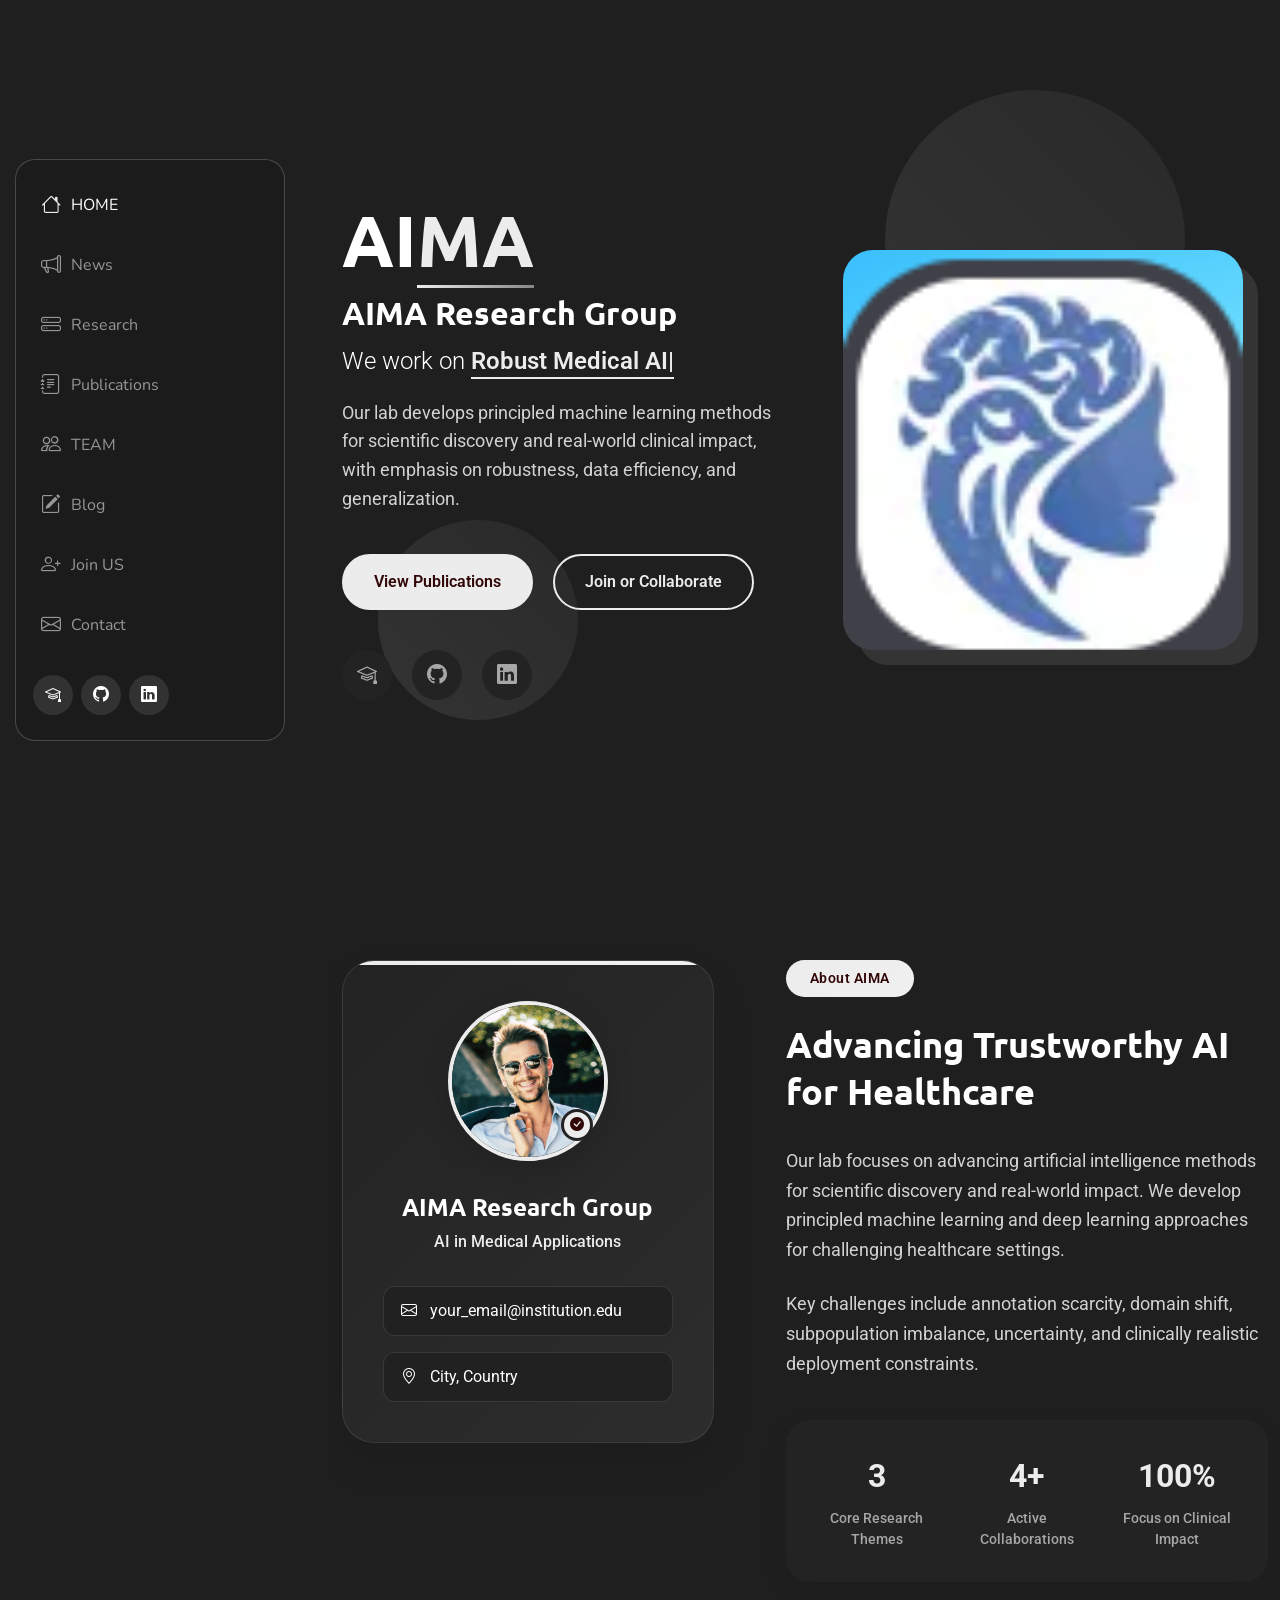
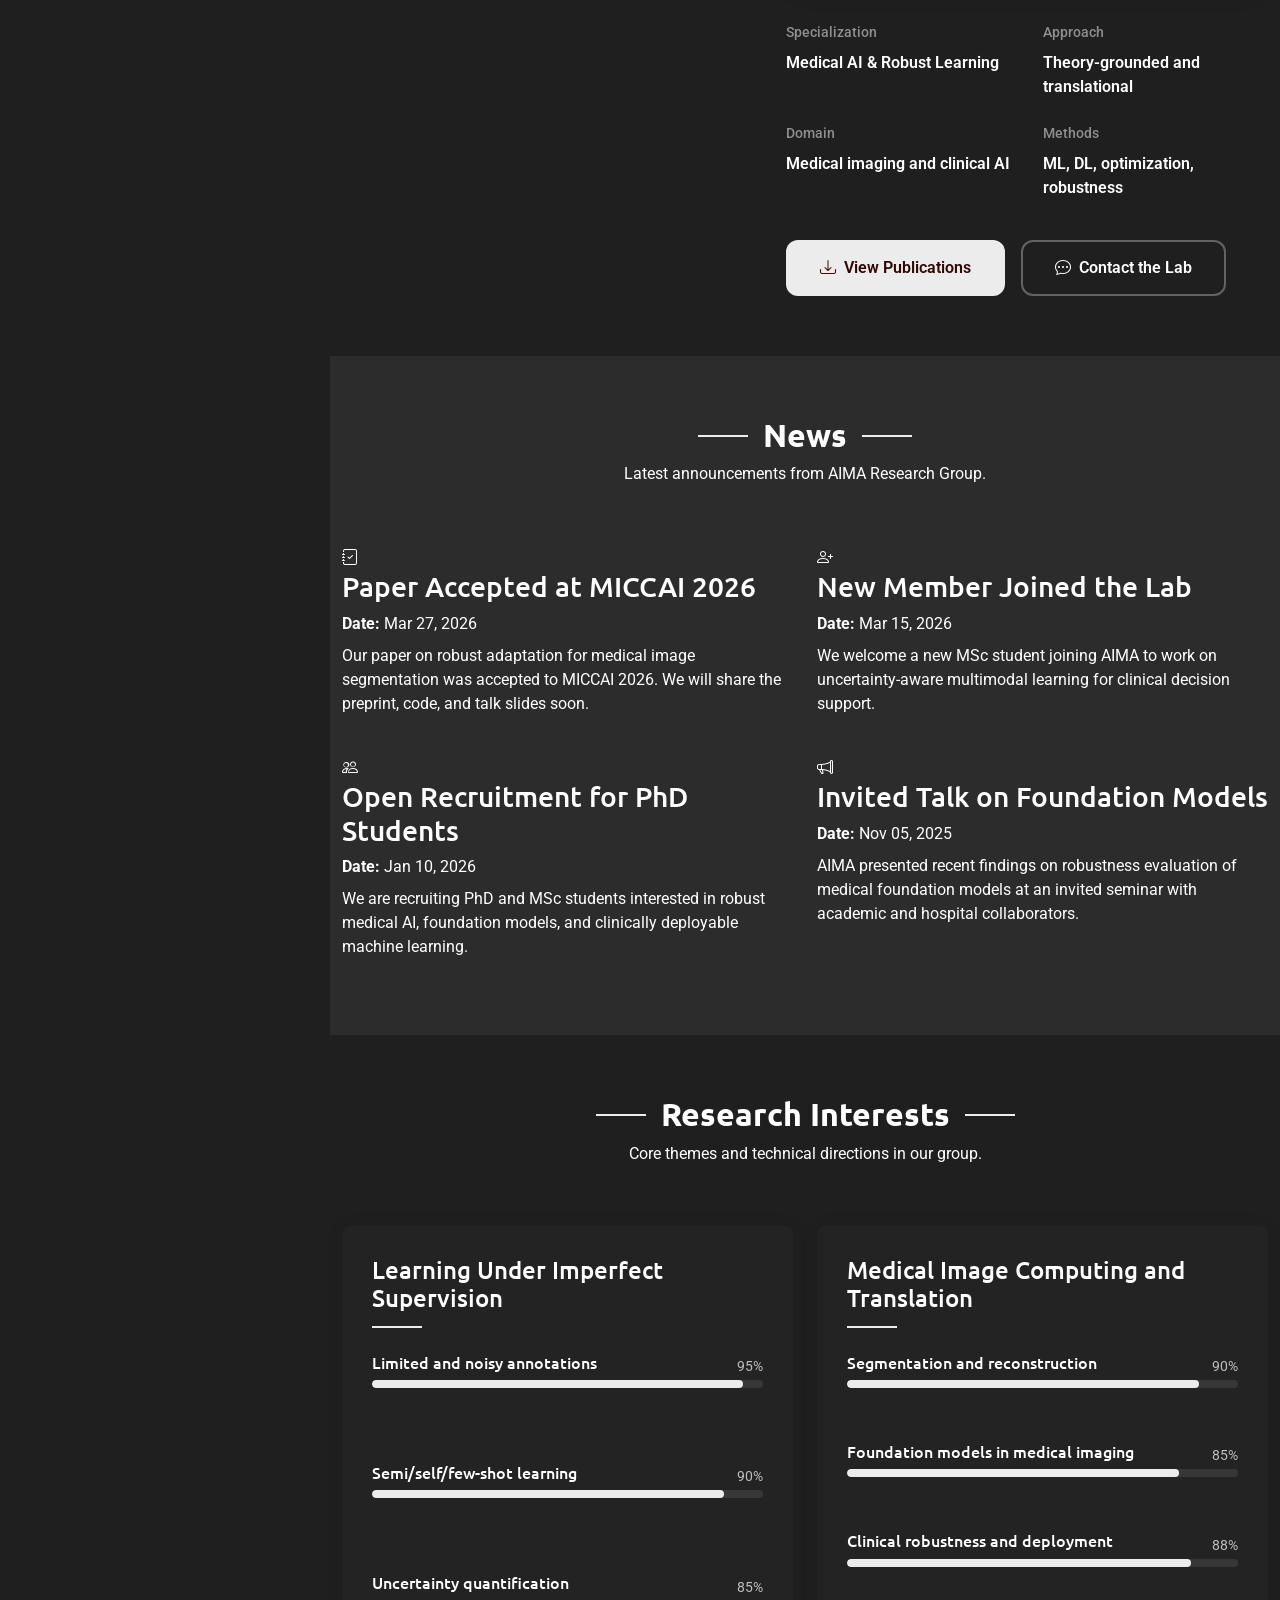
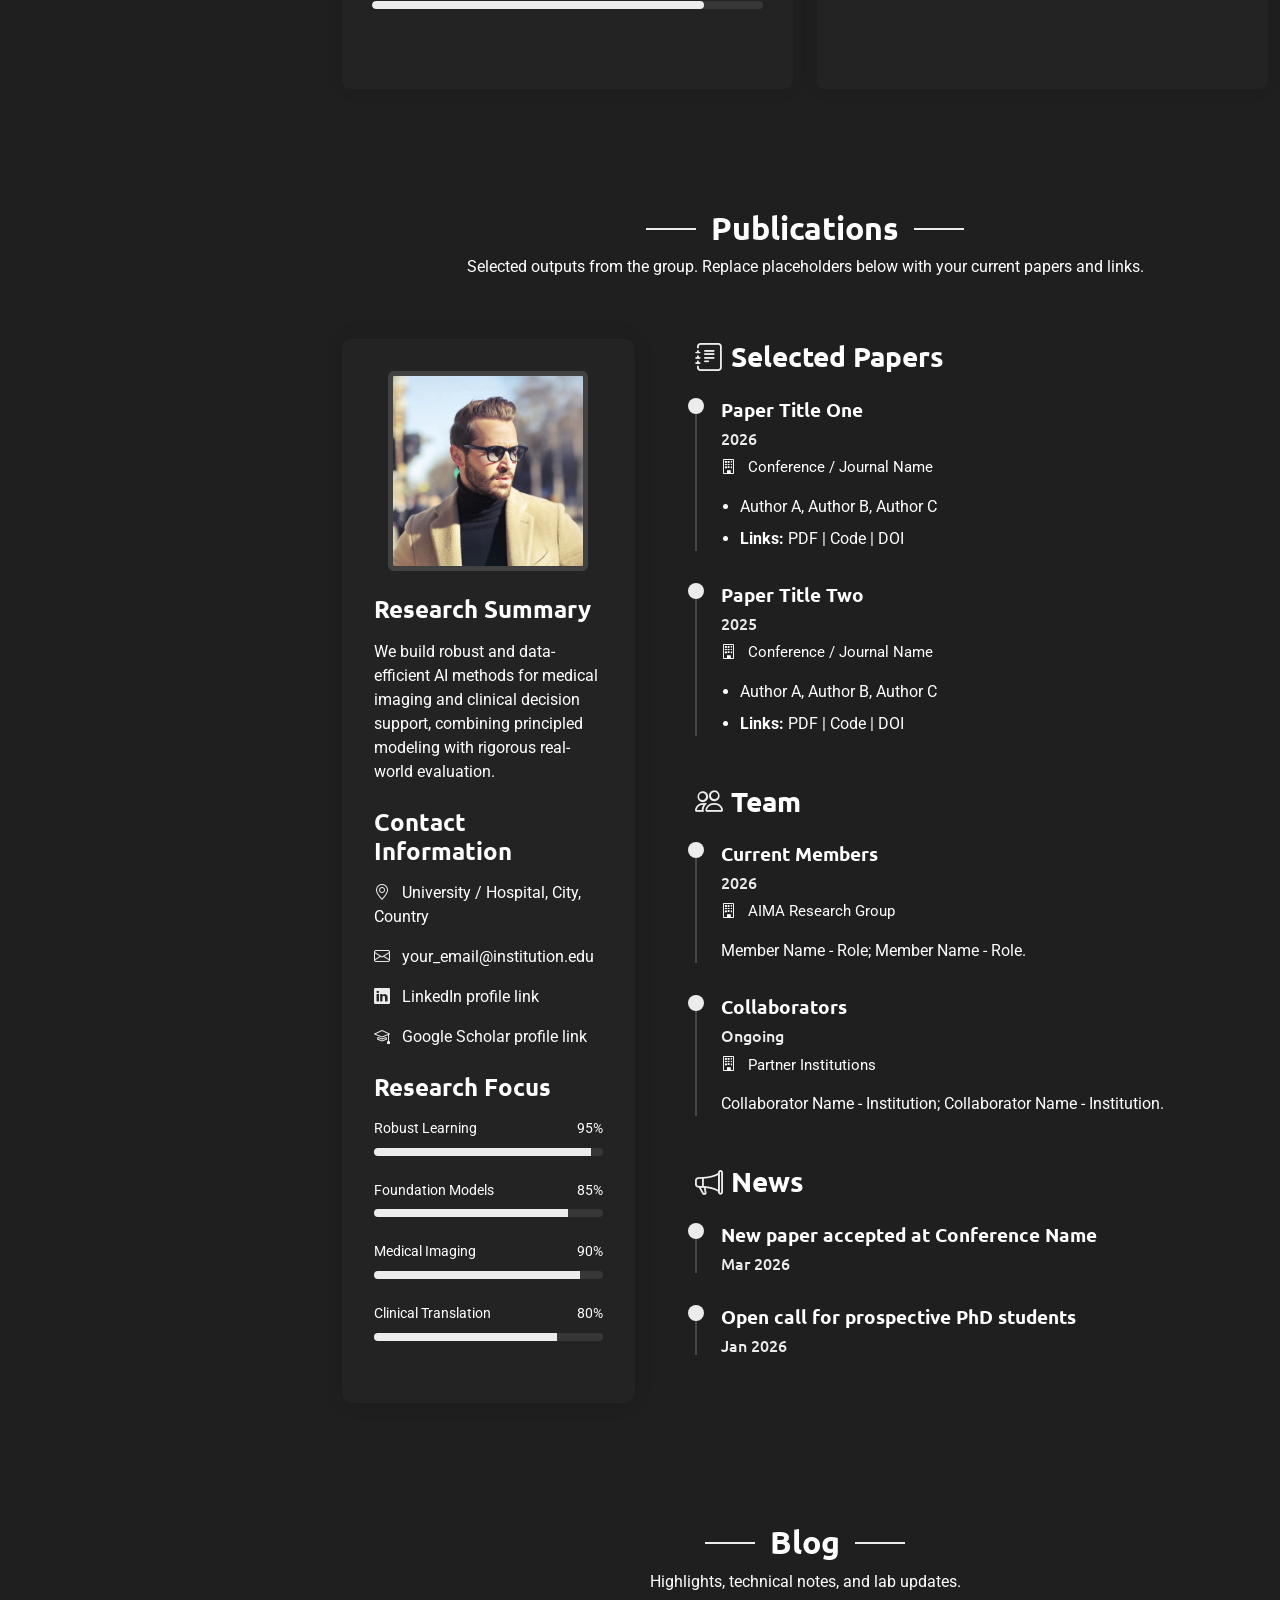
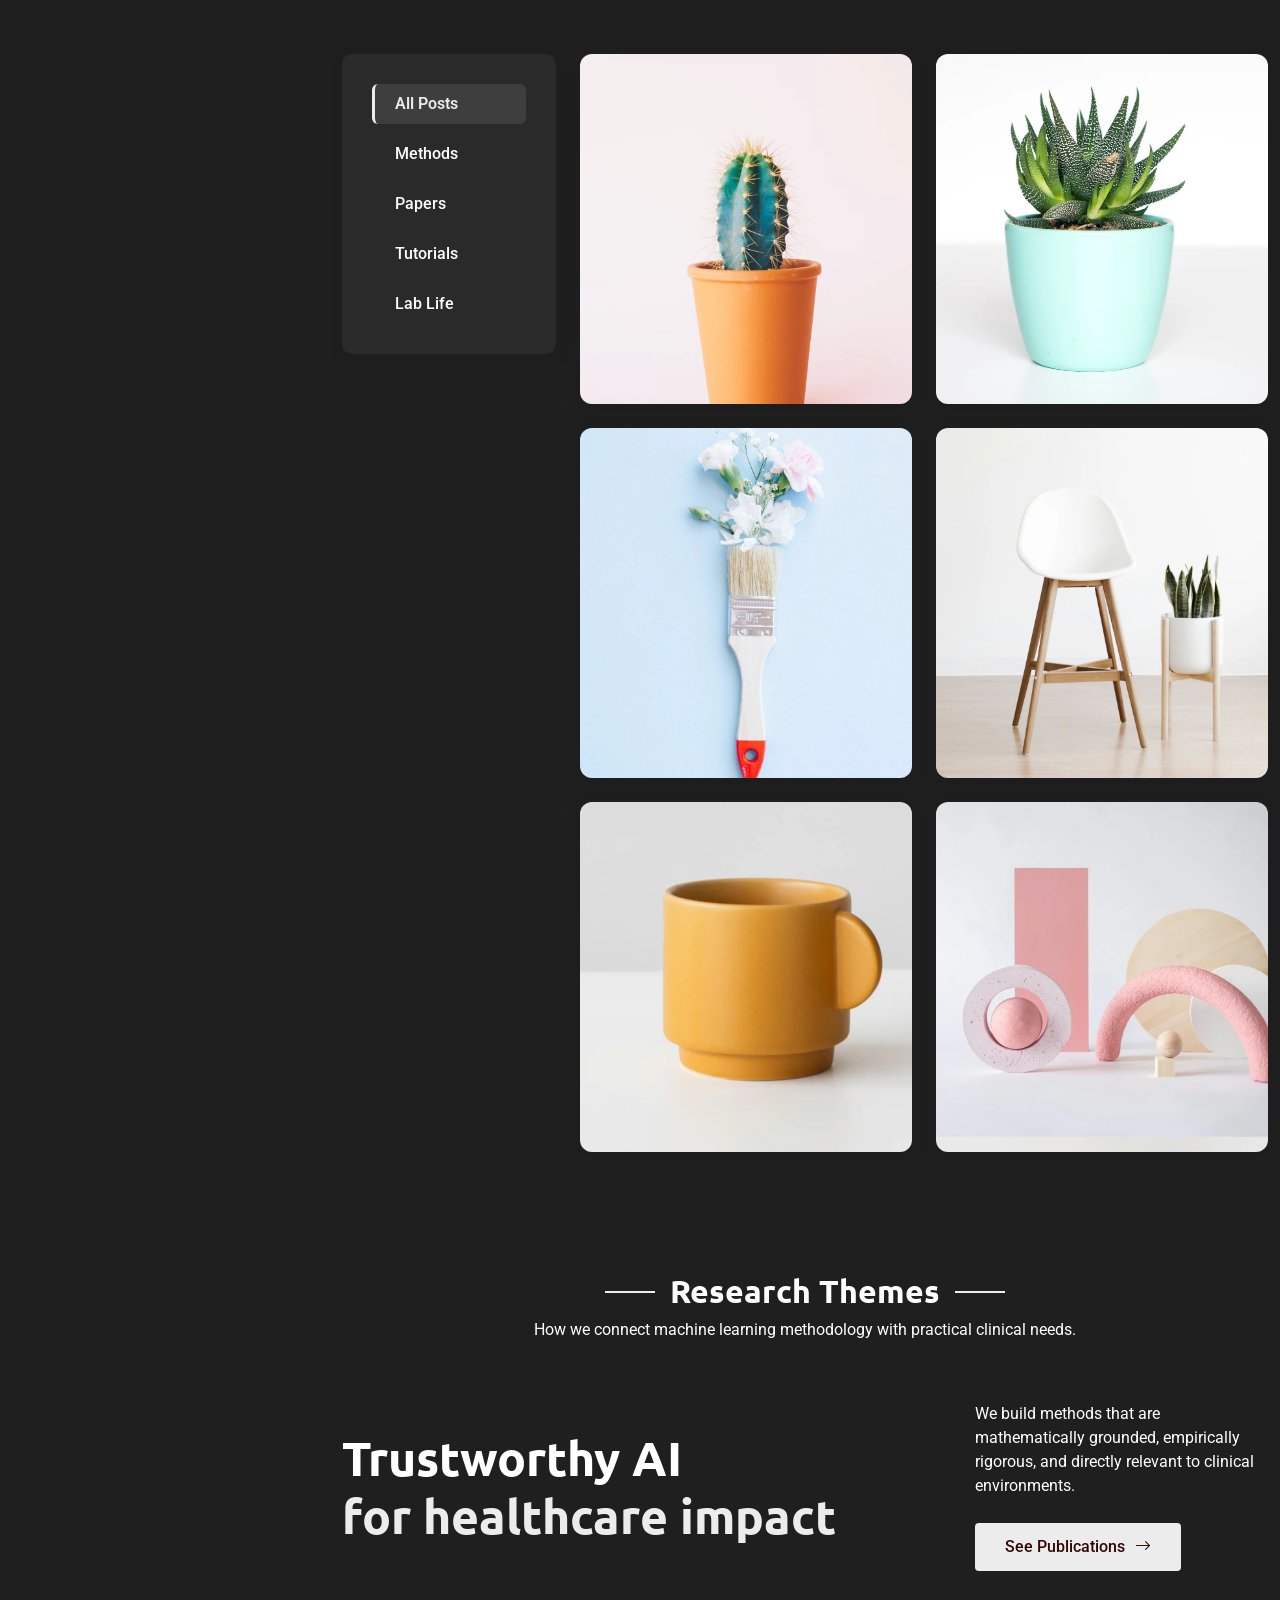
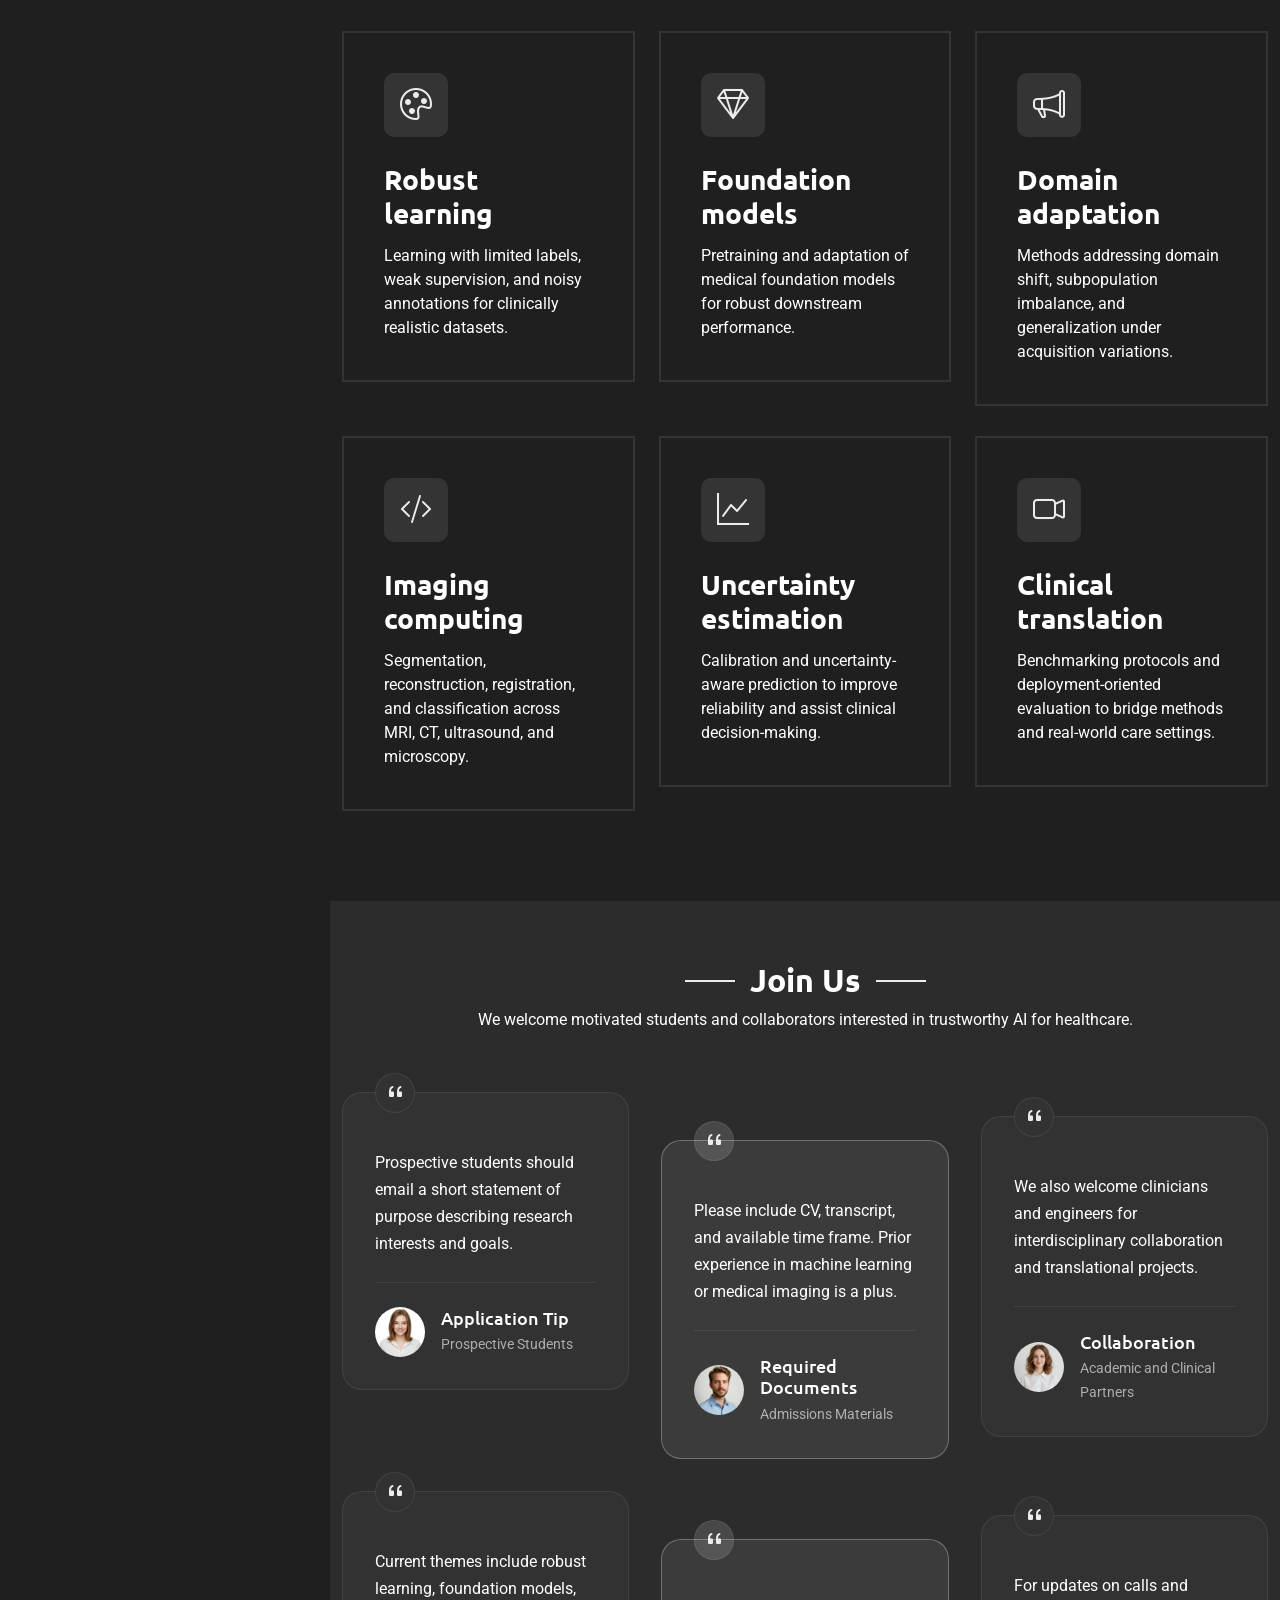
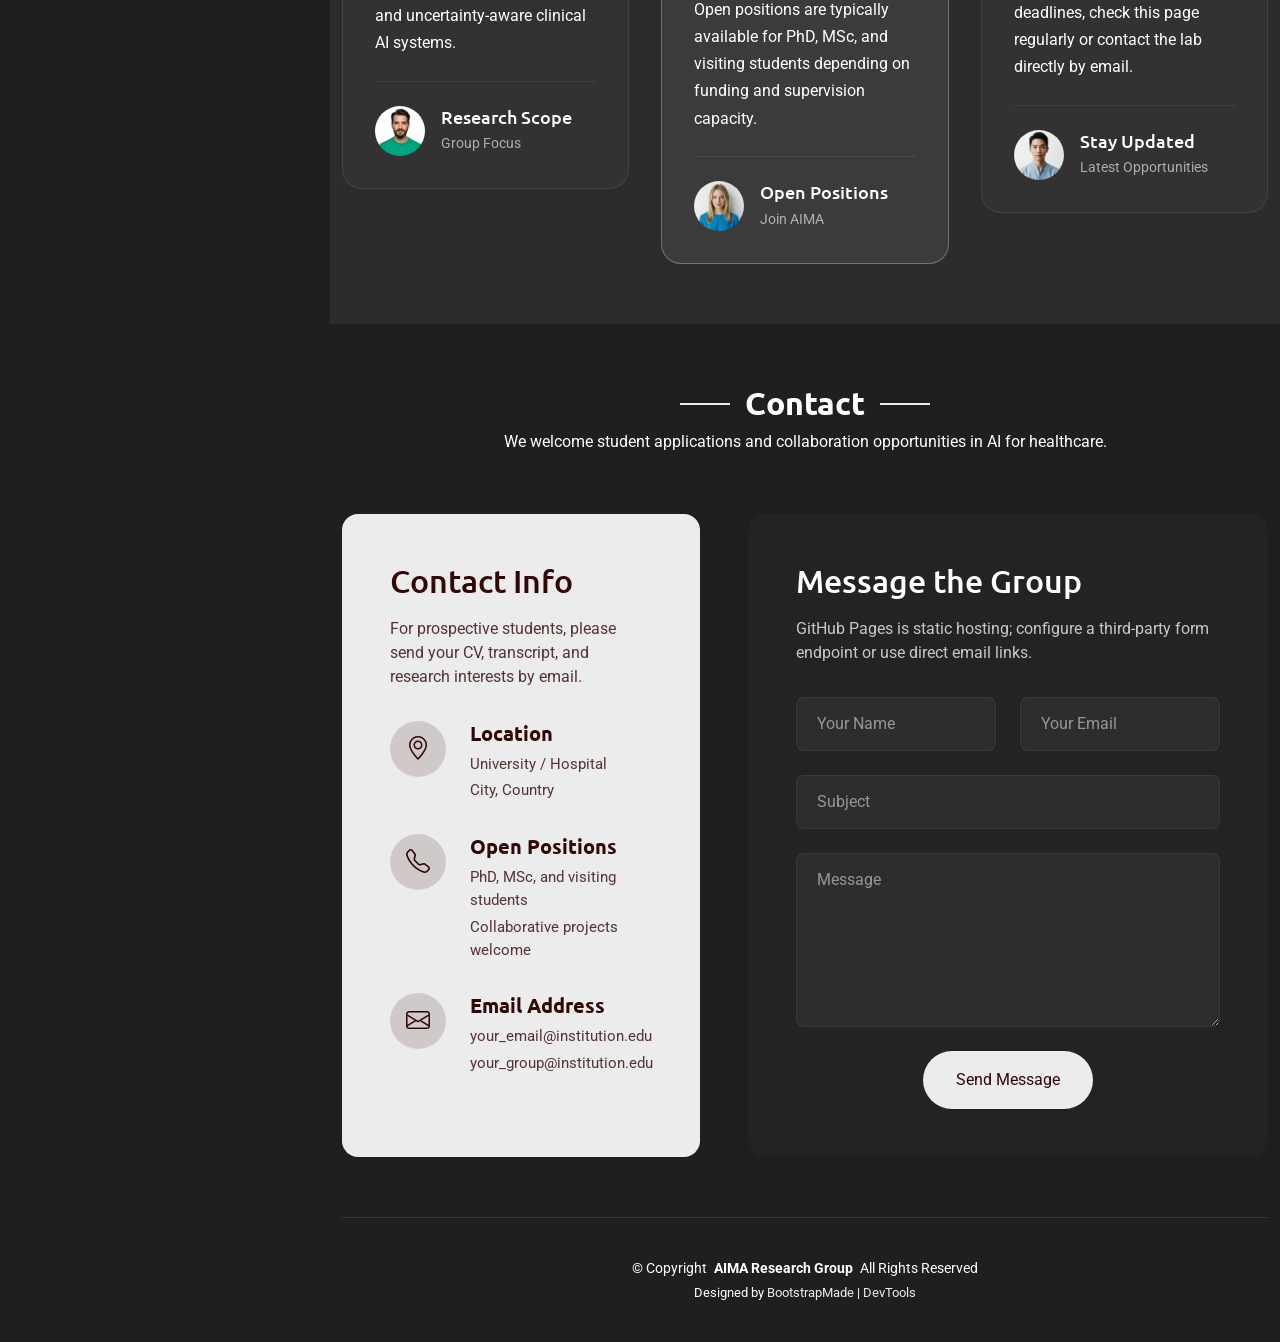
==== commit 7c68db55: "Add publications page and upgrade homepage content sections. Switch publication navigation to a dedi" ====
--- a/index.html
+++ b/index.html
@@ -9,8 +9,8 @@
   <meta name="keywords" content="AIMA, medical AI, machine learning, deep learning, medical imaging">
 
   <!-- Favicons -->
-  <link href="assets/img/favicon.png" rel="icon">
-  <link href="assets/img/apple-touch-icon.png" rel="apple-touch-icon">
+  <link href="assets/img/portfolio/logo.png" rel="icon">
+  <link href="assets/img/portfolio/logo.png" rel="apple-touch-icon">
 
   <!-- Fonts -->
   <link href="https://fonts.googleapis.com" rel="preconnect">
@@ -44,11 +44,13 @@
     <div class="header-container d-flex flex-column align-items-start">
       <nav id="navmenu" class="navmenu">
         <ul>
-          <li><a href="#hero" class="active"><i class="bi bi-house navicon"></i>Home</a></li>
-          <li><a href="#about"><i class="bi bi-person navicon"></i> About</a></li>
-          <li><a href="#resume"><i class="bi bi-journal-text navicon"></i> Publications</a></li>
-          <li><a href="#portfolio"><i class="bi bi-images navicon"></i> Projects</a></li>
-          <li><a href="#services"><i class="bi bi-hdd-stack navicon"></i> Research</a></li>
+          <li><a href="#hero" class="active"><i class="bi bi-house navicon"></i>HOME</a></li>
+          <li><a href="#news"><i class="bi bi-megaphone navicon"></i> News</a></li>
+          <li><a href="#research"><i class="bi bi-hdd-stack navicon"></i> Research</a></li>
+          <li><a href="publications.html"><i class="bi bi-journal-text navicon"></i> Publications</a></li>
+          <li><a href="#team"><i class="bi bi-people navicon"></i> TEAM</a></li>
+          <li><a href="#blog"><i class="bi bi-pencil-square navicon"></i> Blog</a></li>
+          <li><a href="#join-us"><i class="bi bi-person-plus navicon"></i> Join US</a></li>
           <li><a href="#contact"><i class="bi bi-envelope navicon"></i> Contact</a></li>
         </ul>
       </nav>
@@ -86,7 +88,7 @@
                 <p class="description">Our lab develops principled machine learning methods for scientific discovery and real-world clinical impact, with emphasis on robustness, data efficiency, and generalization.</p>
 
                 <div class="hero-actions">
-                  <a href="#resume" class="btn btn-primary">View Publications</a>
+                  <a href="publications.html" class="btn btn-primary">View Publications</a>
                   <a href="#contact" class="btn btn-outline">Join or Collaborate</a>
                 </div>
 
@@ -102,7 +104,7 @@
               <div class="hero-visual">
                 <div class="profile-container">
                   <div class="profile-background"></div>
-                  <img src="assets/img/profile/profile-2.webp" alt="AIMA Research Group" class="profile-image">
+                  <img src="assets/img/portfolio/logo.png" alt="AIMA Research Group logo" class="profile-image">
                 </div>
               </div>
             </div>
@@ -200,7 +202,7 @@
               </div>
 
               <div class="cta-section">
-                <a href="#resume" class="btn btn-primary">
+                <a href="publications.html" class="btn btn-primary">
                   <i class="bi bi-download"></i>
                   View Publications
                 </a>
@@ -217,52 +219,75 @@
 
     </section><!-- /About Section -->
 
-    <!-- Stats Section -->
-    <section id="stats" class="stats section light-background">
+    <!-- News Section -->
+    <section id="news" class="section light-background">
+
+      <div class="container section-title" data-aos="fade-up">
+        <h2>News</h2>
+        <p>Latest announcements from AIMA Research Group.</p>
+      </div>
 
       <div class="container" data-aos="fade-up" data-aos-delay="100">
-
-        <div class="row justify-content-center">
-          <div class="col-lg-10">
-            <div class="stats-wrapper">
-              <div class="stats-item" data-aos="zoom-in" data-aos-delay="150">
-                <div class="icon-wrapper">
-                  <i class="bi bi-emoji-smile"></i>
-                </div>
-                <span data-purecounter-start="0" data-purecounter-end="12" data-purecounter-duration="1" class="purecounter"></span>
-                <p>Selected Publications</p>
-              </div><!-- End Stats Item -->
-
-              <div class="stats-item" data-aos="zoom-in" data-aos-delay="200">
-                <div class="icon-wrapper">
-                  <i class="bi bi-journal-richtext"></i>
-                </div>
-                <span data-purecounter-start="0" data-purecounter-end="8" data-purecounter-duration="1" class="purecounter"></span>
-                <p>Active Projects</p>
-              </div><!-- End Stats Item -->
-
-              <div class="stats-item" data-aos="zoom-in" data-aos-delay="250">
-                <div class="icon-wrapper">
-                  <i class="bi bi-headset"></i>
-                </div>
-                <span data-purecounter-start="0" data-purecounter-end="5" data-purecounter-duration="1" class="purecounter"></span>
-                <p>Collaborating Institutions</p>
-              </div><!-- End Stats Item -->
-
-              <div class="stats-item" data-aos="zoom-in" data-aos-delay="300">
-                <div class="icon-wrapper">
-                  <i class="bi bi-people"></i>
-                </div>
-                <span data-purecounter-start="0" data-purecounter-end="10" data-purecounter-duration="1" class="purecounter"></span>
-                <p>Team Members</p>
-              </div><!-- End Stats Item -->
-            </div>
+        <div class="row g-4">
+          <div class="col-lg-6">
+            <article class="service-card h-100 position-relative z-1" data-aos="fade-up" data-aos-delay="120">
+              <div class="service-icon">
+                <i class="bi bi-journal-check"></i>
+              </div>
+              <h3>Paper Accepted at MICCAI 2026</h3>
+              <p class="mb-2"><strong>Date:</strong> Mar 27, 2026</p>
+              <p>
+                Our paper on robust adaptation for medical image segmentation was accepted to MICCAI 2026.
+                We will share the preprint, code, and talk slides soon.
+              </p>
+            </article>
+          </div>
+
+          <div class="col-lg-6">
+            <article class="service-card h-100 position-relative z-1" data-aos="fade-up" data-aos-delay="180">
+              <div class="service-icon">
+                <i class="bi bi-person-plus"></i>
+              </div>
+              <h3>New Member Joined the Lab</h3>
+              <p class="mb-2"><strong>Date:</strong> Mar 15, 2026</p>
+              <p>
+                We welcome a new MSc student joining AIMA to work on uncertainty-aware multimodal learning
+                for clinical decision support.
+              </p>
+            </article>
+          </div>
+
+          <div class="col-lg-6">
+            <article class="service-card h-100 position-relative z-1" data-aos="fade-up" data-aos-delay="240">
+              <div class="service-icon">
+                <i class="bi bi-people"></i>
+              </div>
+              <h3>Open Recruitment for PhD Students</h3>
+              <p class="mb-2"><strong>Date:</strong> Jan 10, 2026</p>
+              <p>
+                We are recruiting PhD and MSc students interested in robust medical AI, foundation models,
+                and clinically deployable machine learning.
+              </p>
+            </article>
+          </div>
+
+          <div class="col-lg-6">
+            <article class="service-card h-100 position-relative z-1" data-aos="fade-up" data-aos-delay="300">
+              <div class="service-icon">
+                <i class="bi bi-megaphone"></i>
+              </div>
+              <h3>Invited Talk on Foundation Models</h3>
+              <p class="mb-2"><strong>Date:</strong> Nov 05, 2025</p>
+              <p>
+                AIMA presented recent findings on robustness evaluation of medical foundation models at an
+                invited seminar with academic and hospital collaborators.
+              </p>
+            </article>
           </div>
         </div>
-
-      </div>
-
-    </section><!-- /Stats Section -->
+      </div>
+
+    </section><!-- /News Section -->
 
     <!-- Skills Section -->
     <section id="skills" class="skills section">
@@ -362,7 +387,7 @@
     </section><!-- /Skills Section -->
 
     <!-- Resume Section -->
-    <section id="resume" class="resume section">
+    <section id="publications" class="resume section">
 
       <!-- Section Title -->
       <div class="container section-title" data-aos="fade-up">
@@ -465,7 +490,7 @@
 
             <!-- Education Section -->
             <div class="resume-section" data-aos="fade-up" data-aos-delay="100">
-              <h3><i class="bi bi-people me-2"></i>Team</h3>
+              <h3 id="team"><i class="bi bi-people me-2"></i>Team</h3>
 
               <div class="resume-item">
                 <h4>Current Members</h4>
@@ -504,12 +529,12 @@
     </section><!-- /Resume Section -->
 
     <!-- Portfolio Section -->
-    <section id="portfolio" class="portfolio section">
+    <section id="blog" class="portfolio section">
 
       <!-- Section Title -->
       <div class="container section-title" data-aos="fade-up">
-        <h2>Projects</h2>
-        <p>Selected project directions and representative work streams from the group.</p>
+        <h2>Blog</h2>
+        <p>Highlights, technical notes, and lab updates.</p>
       </div><!-- End Section Title -->
 
       <div class="container" data-aos="fade-up" data-aos-delay="100">
@@ -520,11 +545,11 @@
             <div class="col-lg-3 filter-sidebar">
               <div class="filters-wrapper" data-aos="fade-right" data-aos-delay="150">
                 <ul class="portfolio-filters isotope-filters">
-                  <li data-filter="*" class="filter-active">All</li>
-                  <li data-filter=".filter-photography">Robust Learning</li>
-                  <li data-filter=".filter-design">Foundation Models</li>
-                  <li data-filter=".filter-automotive">Medical Imaging</li>
-                  <li data-filter=".filter-nature">Clinical Translation</li>
+                  <li data-filter="*" class="filter-active">All Posts</li>
+                  <li data-filter=".filter-photography">Methods</li>
+                  <li data-filter=".filter-design">Papers</li>
+                  <li data-filter=".filter-automotive">Tutorials</li>
+                  <li data-filter=".filter-nature">Lab Life</li>
                 </ul>
               </div>
             </div>
@@ -537,7 +562,7 @@
                     <img src="assets/img/portfolio/portfolio-portrait-1.webp" class="img-fluid" alt="Portfolio Image" loading="lazy">
                     <div class="portfolio-info">
                       <div class="content">
-                        <span class="category">Robust Learning</span>
+                        <span class="category">Methods</span>
                         <h4>Learning with Noisy and Limited Labels</h4>
                         <div class="portfolio-links">
                           <a href="assets/img/portfolio/portfolio-portrait-1.webp" class="glightbox" title="Capturing Moments"><i class="bi bi-plus-lg"></i></a>
@@ -553,7 +578,7 @@
                     <img src="assets/img/portfolio/portfolio-2.webp" class="img-fluid" alt="Portfolio Image" loading="lazy">
                     <div class="portfolio-info">
                       <div class="content">
-                        <span class="category">Foundation Models</span>
+                        <span class="category">Papers</span>
                         <h4>Medical Foundation Model Adaptation</h4>
                         <div class="portfolio-links">
                           <a href="assets/img/portfolio/portfolio-2.webp" class="glightbox" title="Woodcraft Design"><i class="bi bi-plus-lg"></i></a>
@@ -569,7 +594,7 @@
                     <img src="assets/img/portfolio/portfolio-portrait-2.webp" class="img-fluid" alt="Portfolio Image" loading="lazy">
                     <div class="portfolio-info">
                       <div class="content">
-                        <span class="category">Medical Imaging</span>
+                        <span class="category">Tutorials</span>
                         <h4>3D Segmentation and Reconstruction</h4>
                         <div class="portfolio-links">
                           <a href="assets/img/portfolio/portfolio-portrait-2.webp" class="glightbox" title="Classic Beauty"><i class="bi bi-plus-lg"></i></a>
@@ -585,7 +610,7 @@
                     <img src="assets/img/portfolio/portfolio-portrait-4.webp" class="img-fluid" alt="Portfolio Image" loading="lazy">
                     <div class="portfolio-info">
                       <div class="content">
-                        <span class="category">Clinical Translation</span>
+                        <span class="category">Lab Life</span>
                         <h4>Benchmarking for Deployment Readiness</h4>
                         <div class="portfolio-links">
                           <a href="assets/img/portfolio/portfolio-portrait-4.webp" class="glightbox" title="Natural Growth"><i class="bi bi-plus-lg"></i></a>
@@ -601,7 +626,7 @@
                     <img src="assets/img/portfolio/portfolio-5.webp" class="img-fluid" alt="Portfolio Image" loading="lazy">
                     <div class="portfolio-info">
                       <div class="content">
-                        <span class="category">Robust Learning</span>
+                        <span class="category">Methods</span>
                         <h4>Uncertainty-Aware Clinical AI</h4>
                         <div class="portfolio-links">
                           <a href="assets/img/portfolio/portfolio-5.webp" class="glightbox" title="Urban Stories"><i class="bi bi-plus-lg"></i></a>
@@ -617,7 +642,7 @@
                     <img src="assets/img/portfolio/portfolio-6.webp" class="img-fluid" alt="Portfolio Image" loading="lazy">
                     <div class="portfolio-info">
                       <div class="content">
-                        <span class="category">Foundation Models</span>
+                        <span class="category">Papers</span>
                         <h4>Multimodal Imaging-Language Integration</h4>
                         <div class="portfolio-links">
                           <a href="assets/img/portfolio/portfolio-6.webp" class="glightbox" title="Digital Experience"><i class="bi bi-plus-lg"></i></a>
@@ -639,7 +664,7 @@
     </section><!-- /Portfolio Section -->
 
     <!-- Services Section -->
-    <section id="services" class="services section">
+    <section id="research" class="services section">
 
       <!-- Section Title -->
       <div class="container section-title" data-aos="fade-up">
@@ -664,7 +689,7 @@
                 <p>
                   We build methods that are mathematically grounded, empirically rigorous, and directly relevant to clinical environments.
                 </p>
-                <a href="#resume" class="service-btn">
+                <a href="publications.html" class="service-btn">
                   See Publications
                   <i class="bi bi-arrow-right"></i>
                 </a>
@@ -789,7 +814,7 @@
     </section><!-- /Services Section -->
 
     <!-- Testimonials Section -->
-    <section id="testimonials" class="testimonials section light-background">
+    <section id="join-us" class="testimonials section light-background">
 
       <!-- Section Title -->
       <div class="container section-title" data-aos="fade-up">
